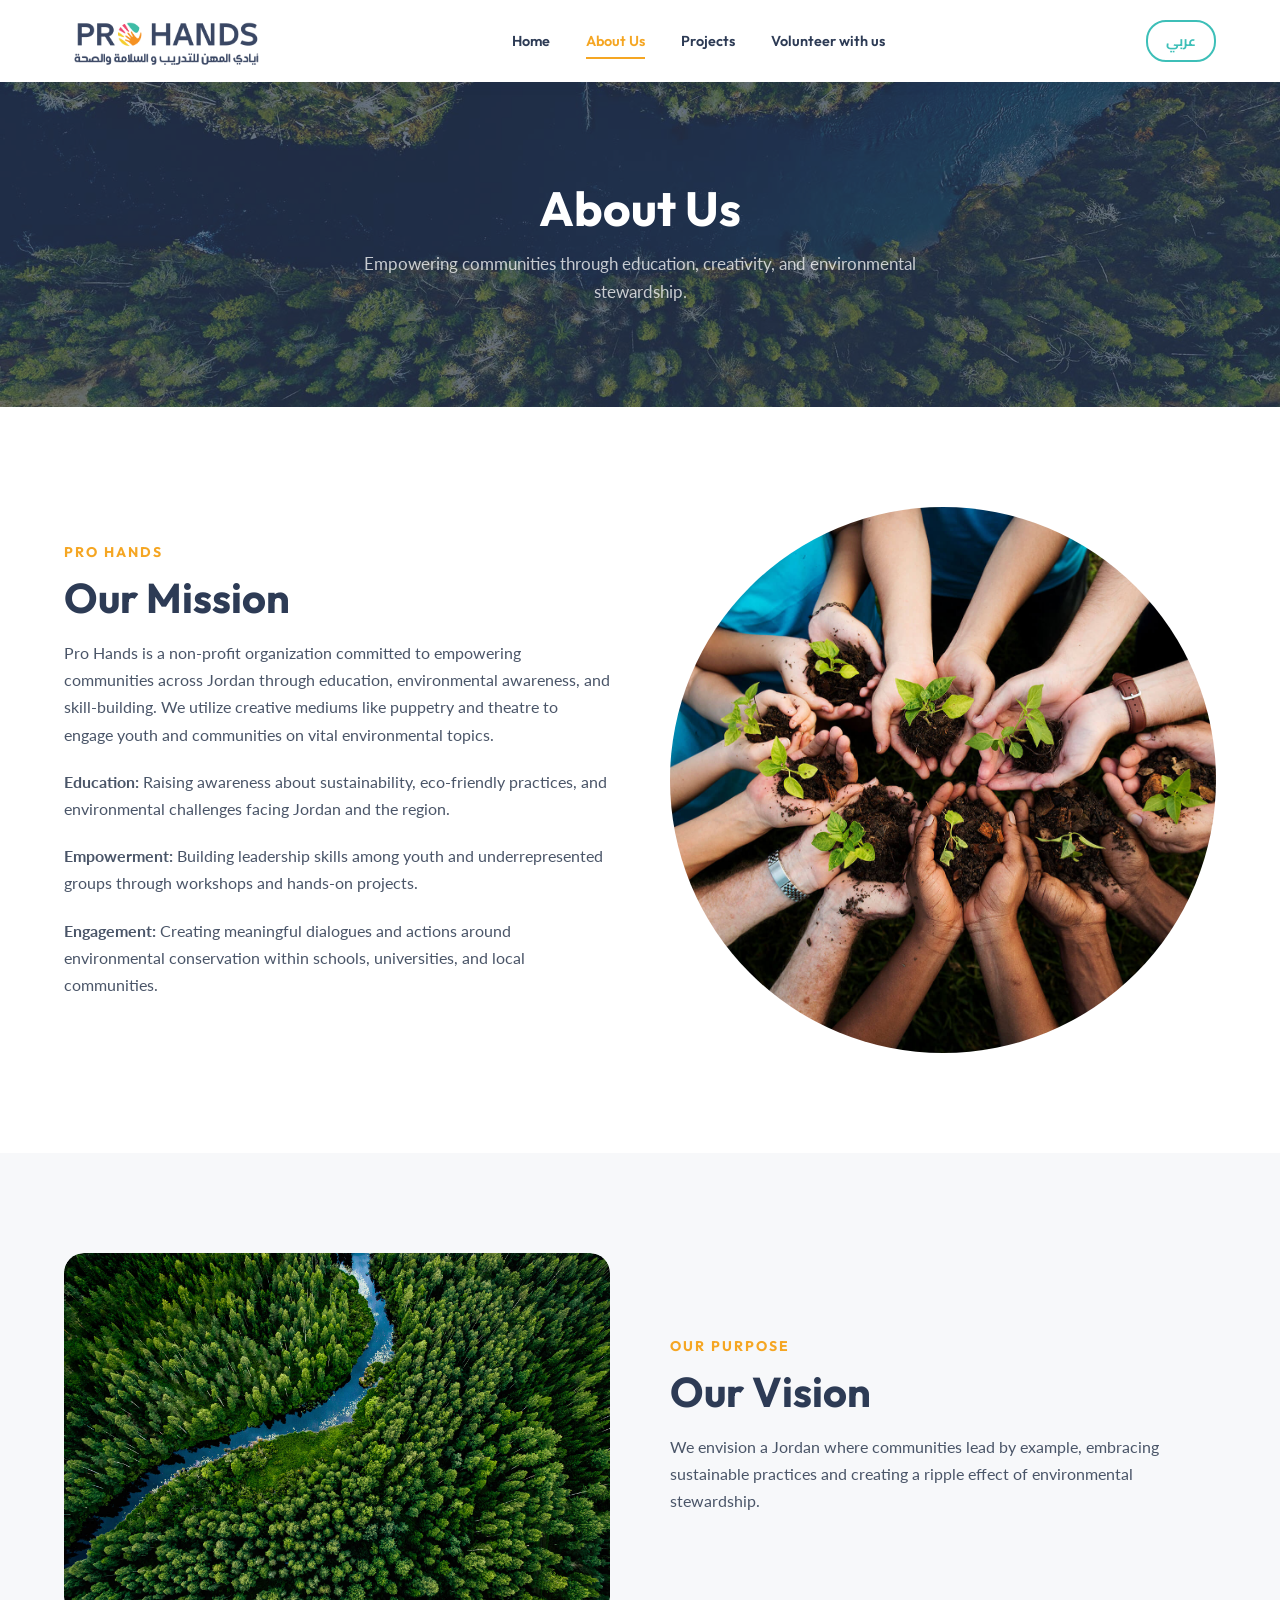
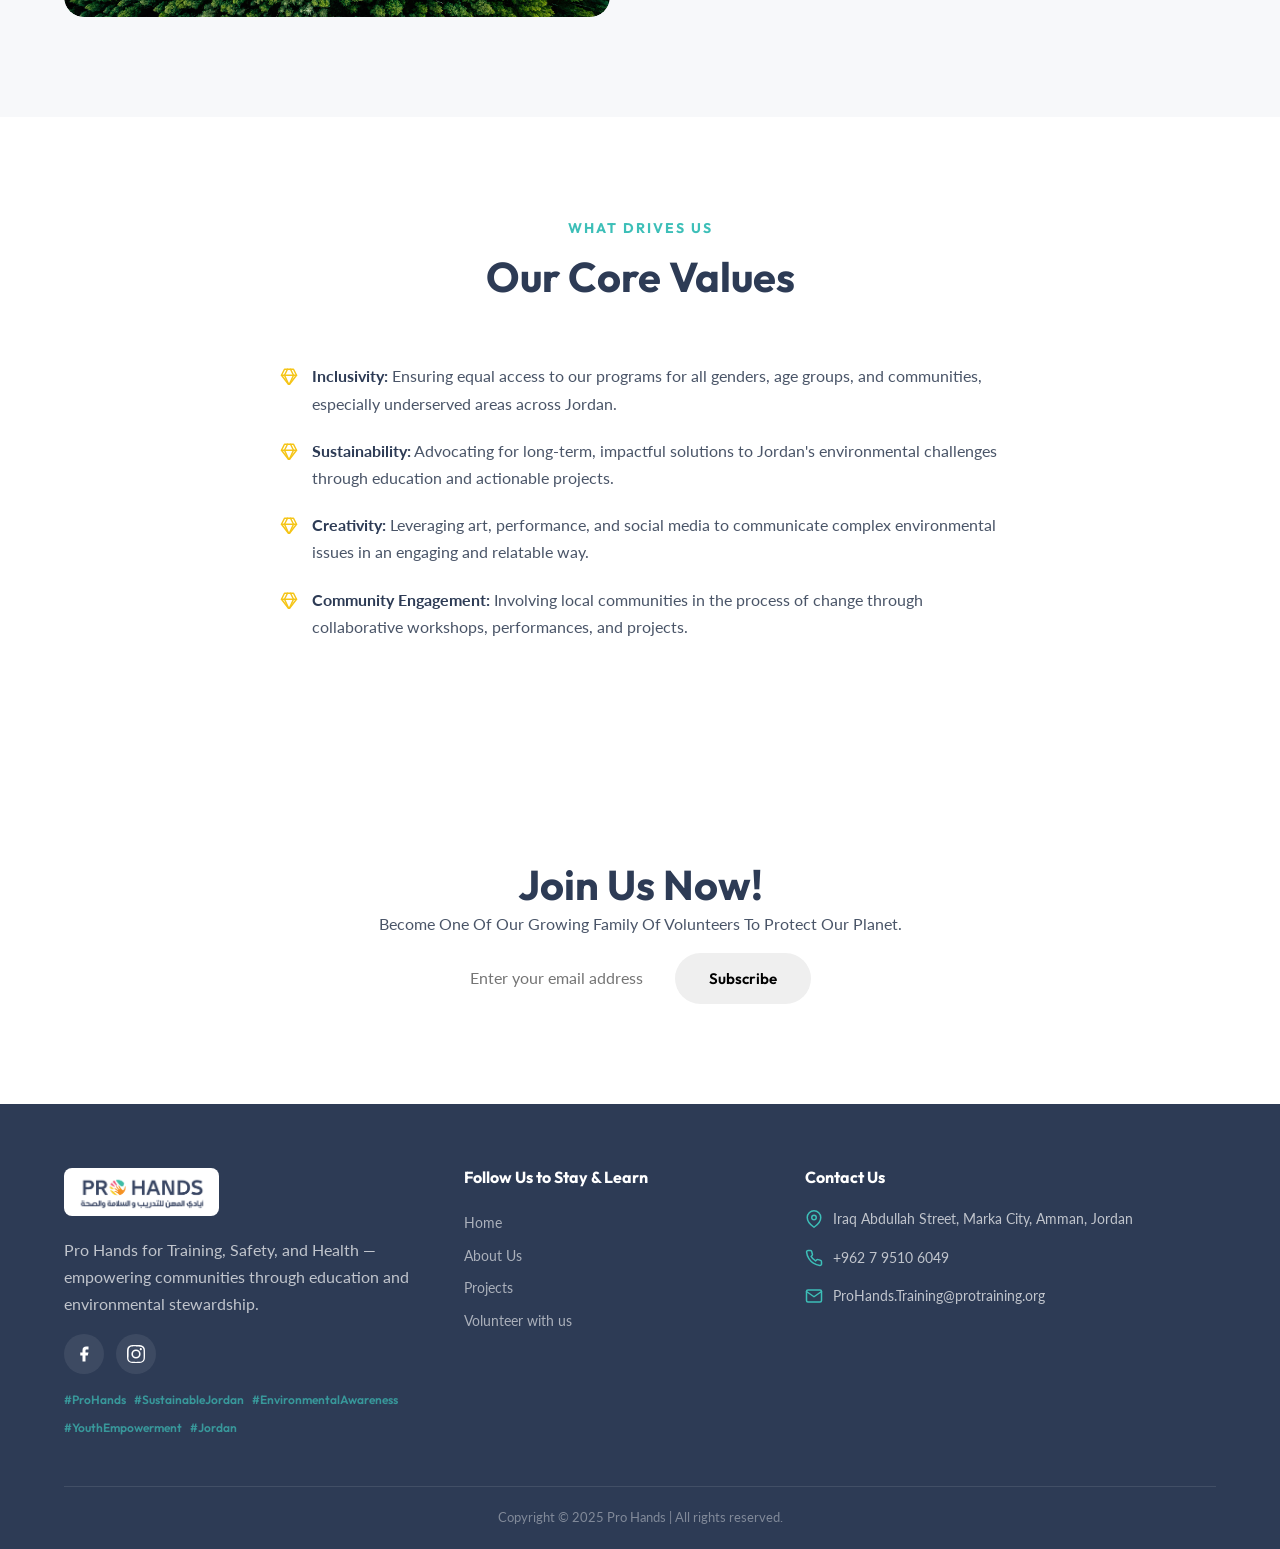
==== about.html @ 46816ab3 "Enhance about page with 3D elements" ====
<!DOCTYPE html>
<html lang="en" dir="ltr">
<head>
  <meta charset="UTF-8">
  <meta name="viewport" content="width=device-width, initial-scale=1.0">
  <title>About Us — Pro Hands</title>
  <meta name="description" content="Learn about Pro Hands' mission, vision, and core values in empowering communities for a sustainable Jordan.">
  <meta name="keywords" content="ProHands, SustainableJordan, EnvironmentalAwareness, YouthEmpowerment, Jordan">
  <link rel="icon" type="image/png" sizes="32x32" href="images/cropped-fav-32x32.png">
  <link rel="apple-touch-icon" sizes="180x180" href="images/cropped-fav-180x180.png">
  <link rel="stylesheet" href="css/style.css">
</head>
<body>
  <a href="#main-content" class="skip-link">Skip to main content</a>

  <!-- ========== NAVBAR ========== -->
  <nav class="navbar navbar--inner" aria-label="Main navigation">
    <div class="container navbar__inner">
      <a href="index.html" class="navbar__logo">
        <img src="images/Pro-hands-communication-kit-02.png" alt="Pro Hands Logo">
      </a>
      <div class="navbar__links">
        <a href="index.html">Home</a>
        <a href="about.html" class="active">About Us</a>
        <a href="projects.html">Projects</a>
        <a href="volunteer.html">Volunteer with us</a>
      </div>

      <button class="lang-toggle" aria-label="Switch language"><span class="lang-toggle__text">عربي</span></button>
      <button class="navbar__hamburger" aria-label="Toggle menu">
        <span></span><span></span><span></span>
      </button>
    </div>
  </nav>
  <div class="mobile-menu" aria-hidden="true">
    <a href="index.html">Home</a>
    <a href="about.html" class="active">About Us</a>
    <a href="projects.html">Projects</a>
    <a href="volunteer.html">Volunteer with us</a>
    <button class="lang-toggle" aria-label="Switch language"><span class="lang-toggle__text">عربي</span></button>
  </div>

  <main id="main-content">

  <!-- ========== PAGE HERO ========== -->
  <section class="page-hero page-hero--bg" style="background-image:url('images/aerial-view-of-green-forests-and-blue-lakes-and-ri-T3L66K7a-1.jpg')">
    <div class="page-hero__content">
      <h1 data-ar="من نحن">About Us</h1>
      <p data-ar="تمكين المجتمعات من خلال التعليم والإبداع والإشراف البيئي.">Empowering communities through education, creativity, and environmental stewardship.</p>
    </div>
  </section>

  <!-- ========== SECTION 1 — OUR MISSION ========== -->
  <section class="section">
    <div class="container">
      <div class="split">
        <div class="split__text reveal">
          <span class="eyebrow" data-ar="أيادي المهن">Pro Hands</span>
          <h2 data-ar="رسالتنا">Our Mission</h2>
          <p data-ar="أيادي المهن منظمة غير ربحية ملتزمة بتمكين المجتمعات في جميع أنحاء الأردن من خلال التعليم والتوعية البيئية وبناء المهارات. نستخدم وسائل إبداعية مثل مسرح الدمى والمسرح لإشراك الشباب والمجتمعات في مواضيع بيئية حيوية.">Pro Hands is a non-profit organization committed to empowering communities across Jordan through education, environmental awareness, and skill-building. We utilize creative mediums like puppetry and theatre to engage youth and communities on vital environmental topics.</p>
          <p data-ar-html="&lt;strong&gt;التعليم:&lt;/strong&gt; رفع الوعي حول الاستدامة والممارسات الصديقة للبيئة والتحديات البيئية التي تواجه الأردن والمنطقة."><strong>Education:</strong> Raising awareness about sustainability, eco-friendly practices, and environmental challenges facing Jordan and the region.</p>
          <p data-ar-html="&lt;strong&gt;التمكين:&lt;/strong&gt; بناء مهارات القيادة بين الشباب والفئات المهمشة من خلال ورش العمل والمشاريع العملية."><strong>Empowerment:</strong> Building leadership skills among youth and underrepresented groups through workshops and hands-on projects.</p>
          <p data-ar-html="&lt;strong&gt;المشاركة:&lt;/strong&gt; إنشاء حوارات وإجراءات هادفة حول الحفاظ على البيئة داخل المدارس والجامعات والمجتمعات المحلية."><strong>Engagement:</strong> Creating meaningful dialogues and actions around environmental conservation within schools, universities, and local communities.</p>
        </div>
        <div class="split__image reveal reveal-delay-1">
          <img src="images/group-of-environmental-conservation-people-hands-p-PXQ49EB-1.jpg" alt="Volunteers holding seedlings" style="border-radius:50%; aspect-ratio:1; object-fit:cover;">
        </div>
      </div>
    </div>
  </section>

  <!-- ========== SECTION 2 — OUR VISION ========== -->
  <section class="section section--grey">
    <div class="container">
      <div class="split">
        <div class="split__image reveal">
          <img src="images/aerial-view-of-green-forest-with-tall-pine-trees-a-DTG8JWQ-1.jpg" alt="Aerial view of green forest with river" style="border-radius:var(--radius-lg);">
        </div>
        <div class="split__text reveal reveal-delay-1">
          <span class="eyebrow" data-ar="هدفنا">Our Purpose</span>
          <h2 data-ar="رؤيتنا">Our Vision</h2>
          <p data-ar="نتصور أردناً تقود فيه المجتمعات بالقدوة، وتتبنى الممارسات المستدامة وتخلق أثراً متسلسلاً من الإشراف البيئي.">We envision a Jordan where communities lead by example, embracing sustainable practices and creating a ripple effect of environmental stewardship.</p>
        </div>
      </div>
    </div>
  </section>

  <!-- ========== SECTION 3 — CORE VALUES ========== -->
  <section class="section">
    <div class="container">
      <div class="section-header reveal">
        <span class="eyebrow eyebrow--teal" data-ar="ما يدفعنا">What Drives Us</span>
        <h2 data-ar="قيمنا الأساسية">Our Core Values</h2>
      </div>
      <ul class="about-values-list reveal">
        <li data-ar-html="&lt;strong&gt;الشمولية:&lt;/strong&gt; ضمان الوصول المتساوي إلى برامجنا لجميع الأجناس والفئات العمرية والمجتمعات، خاصة المناطق المحرومة في جميع أنحاء الأردن."><strong>Inclusivity:</strong> Ensuring equal access to our programs for all genders, age groups, and communities, especially underserved areas across Jordan.</li>
        <li data-ar-html="&lt;strong&gt;الاستدامة:&lt;/strong&gt; الدعوة إلى حلول طويلة الأمد ومؤثرة لتحديات الأردن البيئية من خلال التعليم والمشاريع العملية."><strong>Sustainability:</strong> Advocating for long-term, impactful solutions to Jordan's environmental challenges through education and actionable projects.</li>
        <li data-ar-html="&lt;strong&gt;الإبداع:&lt;/strong&gt; الاستفادة من الفن والأداء ووسائل التواصل الاجتماعي لإيصال القضايا البيئية المعقدة بطريقة جذابة وقريبة."><strong>Creativity:</strong> Leveraging art, performance, and social media to communicate complex environmental issues in an engaging and relatable way.</li>
        <li data-ar-html="&lt;strong&gt;المشاركة المجتمعية:&lt;/strong&gt; إشراك المجتمعات المحلية في عملية التغيير من خلال ورش العمل والعروض والمشاريع التعاونية."><strong>Community Engagement:</strong> Involving local communities in the process of change through collaborative workshops, performances, and projects.</li>
      </ul>
    </div>
  </section>

  <!-- ========== SECTION 4 — JOIN US CTA ========== -->
  <section class="section cta-3d-wrapper relative">
      <div class="container reveal">
        <div class="cta-glass-card">
          <div class="cta-glass-card__bg" style="background-image:url('images/aerial-view-of-green-forest-with-tall-pine-trees-a-DTG8JWQ-1.jpg')"></div>
          <div class="cta-glass-card__overlay"></div>
          <div class="cta-glass-content relative z-10 text-center">
            <h2 data-ar="انضم إلينا الآن!" class="cta-3d-title">Join Us Now!</h2>
            <p data-ar="كن جزءاً من عائلتنا المتنامية من المتطوعين لحماية كوكبنا." class="cta-3d-text">Become One Of Our Growing Family Of Volunteers To Protect Our Planet.</p>
            <form class="cta-glass-card__form">
              <input type="email" name="email" placeholder="Enter your email address" required aria-label="Email address" data-placeholder-ar="أدخل بريدك الإلكتروني" class="glass-input">
              <button type="submit" class="btn btn--cta-3d" data-ar="اشترك">Subscribe</button>
            </form>
          </div>
        </div>
      </div>
    </section>

  </main>

  <!-- ========== FOOTER ========== -->
  <shared-footer></shared-footer>

  <script src="js/config.js"></script>
  <script src="js/main.js"></script>
  <script src="js/shared-footer.js"></script>
</body>
</html>
---- css/style.css ----
/* ============================================
   PRO HANDS — Design System & Global Styles
   ============================================ */

@import url('https://fonts.googleapis.com/css2?family=Cairo:wght@400;600;700;800&family=Lato:wght@300;400;700&family=Outfit:wght@400;500;600;700;800&display=swap');

/* ---------- CSS Custom Properties ---------- */
:root {
  --navy:   #2D3B55;
  --teal:   #3DBFB8;
  --coral:  #E8445A;
  --orange: #F5A623;
  --yellow: #F5C518;
  --white:  #FFFFFF;
  --off-white: #F7F8FA;
  --light-grey: #E9ECF0;
  --dark-navy: #1E2A3D;
  --text-body: #4A5568;
  --text-muted: #718096;

  --font-heading: 'Outfit', 'DM Sans', sans-serif;
  --font-body:    'Lato', 'Source Sans 3', sans-serif;
  --font-arabic:  'Cairo', 'Noto Naskh Arabic', sans-serif;

  --shadow-sm:  0 2px 8px rgba(45,59,85,.08);
  --shadow-md:  0 4px 20px rgba(45,59,85,.12);
  --shadow-lg:  0 8px 32px rgba(45,59,85,.18);
  --shadow-nav: 0 2px 12px rgba(45,59,85,.10);

  --radius-sm: 8px;
  --radius-md: 12px;
  --radius-lg: 20px;
  --radius-xl: 28px;

  --transition: 300ms ease;
  --container: 1200px;
}

/* ---------- Reset ---------- */
*, *::before, *::after { box-sizing: border-box; margin: 0; padding: 0; }
html { scroll-behavior: smooth; font-size: 16px; }
body {
  font-family: var(--font-body);
  color: var(--text-body);
  line-height: 1.7;
  background: var(--white);
  overflow-x: hidden;
  -webkit-font-smoothing: antialiased;
}
img { max-width: 100%; height: auto; display: block; }
a { text-decoration: none; color: inherit; transition: color var(--transition); }
ul, ol { list-style: none; }
button, input, textarea, select { font-family: inherit; font-size: inherit; border: none; outline: none; }

/* ---------- Accessibility — Focus & Skip-nav ---------- */
a:focus-visible,
button:focus-visible,
input:focus-visible,
textarea:focus-visible,
select:focus-visible,
[tabindex]:focus-visible {
  outline: 3px solid var(--teal);
  outline-offset: 2px;
  border-radius: 4px;
}
.skip-link {
  position: absolute;
  top: -100%;
  left: 16px;
  background: var(--navy);
  color: var(--white);
  padding: 12px 24px;
  border-radius: var(--radius-sm);
  font-weight: 700;
  z-index: 10000;
  transition: top .2s ease;
}
.skip-link:focus {
  top: 16px;
}

/* ---------- Utilities ---------- */
.container { width: 90%; max-width: var(--container); margin: 0 auto; }
.section { padding: 100px 0; }
.section--grey { background: var(--off-white); }
.text-center { text-align: center; }
.text-white { color: var(--white); }
.text-navy { color: var(--navy); }

.eyebrow {
  font-family: var(--font-heading);
  font-weight: 700;
  font-size: .875rem;
  letter-spacing: 2px;
  text-transform: uppercase;
  color: var(--orange);
  margin-bottom: 8px;
  display: block;
}
.eyebrow--teal { color: var(--teal); }

/* ---------- Typography ---------- */
h1, h2, h3, h4, h5, h6 {
  font-family: var(--font-heading);
  color: var(--navy);
  line-height: 1.2;
  font-weight: 700;
}
h1 { font-size: clamp(2.2rem, 5vw, 3.4rem); }
h2 { font-size: clamp(1.8rem, 3.5vw, 2.6rem); }
h3 { font-size: clamp(1.2rem, 2vw, 1.5rem); }
h4 { font-size: 1.125rem; }
p  { margin-bottom: 1rem; }

.section-header {
  text-align: center;
  max-width: 640px;
  margin: 0 auto 60px;
}
.section-header .eyebrow { margin-bottom: 12px; }
.section-header h2 { margin-bottom: 16px; }

/* ---------- Buttons ---------- */
.btn {
  display: inline-flex;
  align-items: center;
  justify-content: center;
  gap: 8px;
  padding: 14px 32px;
  font-family: var(--font-heading);
  font-weight: 600;
  font-size: .95rem;
  border-radius: 50px;
  cursor: pointer;
  transition: all var(--transition);
  border: 2px solid transparent;
  white-space: nowrap;
}
.btn--yellow {
  background: var(--yellow);
  color: var(--navy);
  border-color: var(--yellow);
}
.btn--yellow:hover {
  background: #e6b615;
  border-color: #e6b615;
  transform: translateY(-2px);
  box-shadow: var(--shadow-md);
}
.btn--teal-outline {
  background: transparent;
  color: var(--white);
  border-color: var(--teal);
}
.btn--teal-outline:hover {
  background: var(--teal);
  color: var(--white);
  transform: translateY(-2px);
}
.btn--orange {
  background: var(--orange);
  color: var(--white);
  border-color: var(--orange);
}
.btn--orange:hover {
  background: #e09520;
  transform: translateY(-2px);
  box-shadow: var(--shadow-md);
}
.btn--navy {
  background: var(--navy);
  color: var(--white);
  border-color: var(--navy);
}
.btn--navy:hover {
  background: var(--dark-navy);
  transform: translateY(-2px);
  box-shadow: var(--shadow-md);
}
.btn--sm { padding: 10px 24px; font-size: .85rem; }

.link-arrow {
  font-family: var(--font-heading);
  font-weight: 600;
  color: var(--orange);
  display: inline-flex;
  align-items: center;
  gap: 6px;
  transition: gap var(--transition), color var(--transition);
}
.link-arrow:hover { gap: 12px; color: #e09520; }
.link-arrow::after { content: '→'; font-size: 1.1em; }

/* ============================================
   NAVBAR
   ============================================ */
.navbar {
  position: fixed;
  top: 0; left: 0; right: 0;
  z-index: 1000;
  padding: 14px 0;
  transition: all var(--transition);
  background: var(--white);
  box-shadow: var(--shadow-nav);
}
.navbar.scrolled {
  padding: 10px 0;
}
.navbar__inner {
  display: flex;
  align-items: center;
  justify-content: space-between;
}
.navbar__logo {
  display: flex;
  align-items: center;
  gap: 12px;
  z-index: 1001;
}
.navbar__logo img { height: 54px; width: auto; }

.navbar__links {
  display: flex;
  align-items: center;
  gap: 36px;
}
.navbar__links a {
  font-family: var(--font-heading);
  font-weight: 600;
  font-size: .9rem;
  color: var(--navy);
  position: relative;
  padding: 4px 0;
  transition: color var(--transition);
}
.navbar__links a::after {
  content: '';
  position: absolute;
  bottom: -2px; left: 0;
  width: 0; height: 2px;
  background: var(--orange);
  transition: width var(--transition);
}
.navbar__links a:hover::after,
.navbar__links a.active::after { width: 100%; }
.navbar__links a.active { color: var(--orange); }

.navbar__hamburger {
  display: none;
  flex-direction: column;
  gap: 5px;
  cursor: pointer;
  z-index: 1001;
  background: none;
  padding: 4px;
}
.navbar__hamburger span {
  display: block;
  width: 26px; height: 2.5px;
  background: var(--navy);
  border-radius: 2px;
  transition: all var(--transition);
}

.mobile-menu {
  position: fixed;
  inset: 0;
  background: var(--navy);
  display: flex;
  flex-direction: column;
  align-items: center;
  justify-content: center;
  gap: 32px;
  z-index: 999;
  opacity: 0;
  pointer-events: none;
  transition: opacity var(--transition);
}
.mobile-menu.open { opacity: 1; pointer-events: all; }
.mobile-menu a {
  font-family: var(--font-heading);
  font-weight: 700;
  font-size: 1.6rem;
  color: var(--white);
  transition: color var(--transition);
}
.mobile-menu a:hover { color: var(--orange); }
.mobile-menu a.active { color: var(--orange); }

.navbar__hamburger.open span:nth-child(1) { transform: translateY(7.5px) rotate(45deg); }
.navbar__hamburger.open span:nth-child(2) { opacity: 0; }
.navbar__hamburger.open span:nth-child(3) { transform: translateY(-7.5px) rotate(-45deg); }
.navbar__hamburger.open span { background: var(--white); }

/* ============================================
   HERO
   ============================================ */
.hero {
  position: relative;
  min-height: 100vh;
  display: flex;
  align-items: center;
  justify-content: center;
  overflow: hidden;
}
.hero__bg {
  position: absolute;
  inset: 0;
  background: url('../images/aerial-view-of-green-forests-and-blue-lakes-and-ri-T3L66K7a-1.jpg') center / cover no-repeat;
}
.hero__bg::after {
  content: '';
  position: absolute;
  inset: 0;
  background: rgba(45, 59, 85, 0.6);
}
.hero__content {
  position: relative;
  z-index: 2;
  text-align: center;
  max-width: 780px;
  padding: 0 20px;
}
.hero__content h1 {
  color: var(--white);
  font-size: clamp(2.4rem, 5.5vw, 3.8rem);
  margin-bottom: 24px;
  font-weight: 800;
}
.hero__content h1 span { display: block; }
.hero__content p {
  color: rgba(255,255,255,.85);
  font-size: 1.1rem;
  max-width: 560px;
  margin: 0 auto 36px;
}
.hero__buttons {
  display: flex;
  align-items: center;
  justify-content: center;
  gap: 16px;
  flex-wrap: wrap;
}
.hero__scroll {
  position: absolute;
  bottom: 32px;
  left: 50%;
  transform: translateX(-50%);
  z-index: 2;
  animation: bounce 2s infinite;
}
.hero__scroll svg { width: 28px; height: 28px; stroke: var(--white); opacity: .7; }

@keyframes bounce {
  0%, 100% { transform: translateX(-50%) translateY(0); }
  50%      { transform: translateX(-50%) translateY(10px); }
}

/* Page hero (smaller, for inner pages) */
.page-hero {
  position: relative;
  padding: 160px 0 80px;
  text-align: center;
  background: var(--navy);
  overflow: hidden;
}
.page-hero::before {
  content: '';
  position: absolute;
  inset: 0;
  background: var(--navy);
}
.page-hero--grey { background: #3a3f47; }
.page-hero--grey::before {
  background: linear-gradient(135deg, #3a3f47, #2c3038);
}
.page-hero--bg {
  background-size: cover;
  background-position: center;
  background-repeat: no-repeat;
  padding: 180px 0 100px;
}
.page-hero--bg::before {
  background: rgba(45, 59, 85, 0.7);
}
.page-hero__content {
  position: relative;
  z-index: 2;
}
.page-hero h1 {
  color: var(--white);
  font-size: clamp(2rem, 4vw, 3rem);
  margin-bottom: 12px;
}
.page-hero p {
  color: rgba(255,255,255,.75);
  font-size: 1.05rem;
  max-width: 560px;
  margin: 0 auto;
}

/* navbar--inner kept for backwards compat; navbar is now always white */

/* ============================================
   CARDS
   ============================================ */
.card {
  background: var(--white);
  border-radius: var(--radius-md);
  padding: 36px 28px;
  box-shadow: var(--shadow-sm);
  transition: all var(--transition);
  position: relative;
  overflow: hidden;
}
.card:hover {
  transform: translateY(-4px);
  box-shadow: var(--shadow-md);
}

/* Mission/Vision/Values cards */
.mvv-grid { display: grid; grid-template-columns: repeat(3, 1fr); gap: 28px; }
.mvv-card {
  background: var(--white);
  border-radius: var(--radius-md);
  padding: 40px 28px 32px;
  box-shadow: var(--shadow-sm);
  transition: all var(--transition);
  border-left: 4px solid transparent;
}
.mvv-card:hover {
  transform: translateY(-4px);
  box-shadow: var(--shadow-md);
  border-left-color: var(--teal);
}
.mvv-card__icon {
  width: 56px; height: 56px;
  border-radius: 50%;
  background: rgba(61,191,184,.1);
  display: flex;
  align-items: center;
  justify-content: center;
  margin-bottom: 20px;
}
.mvv-card__icon svg { width: 28px; height: 28px; stroke: var(--teal); fill: none; }
.mvv-card__icon img { width: 36px; height: 36px; object-fit: contain; }
.mvv-card h3 { margin-bottom: 12px; }
.mvv-card p { font-size: .95rem; color: var(--text-muted); margin-bottom: 16px; }

/* Project cards */
.projects-grid { display: grid; grid-template-columns: repeat(3, 1fr); gap: 28px; }
.project-card {
  background: var(--white);
  border-radius: var(--radius-md);
  padding: 36px 28px;
  text-align: center;
  box-shadow: var(--shadow-sm);
  transition: all var(--transition);
  border-bottom: 3px solid transparent;
}
.project-card:hover {
  transform: translateY(-4px);
  box-shadow: var(--shadow-md);
  border-bottom-color: var(--orange);
}
.project-card__icon {
  width: 80px; height: 80px;
  margin: 0 auto 24px;
}
.project-card__icon img { width: 100%; height: 100%; object-fit: contain; }
.project-card h3 { margin-bottom: 12px; font-size: 1.15rem; }
.project-card p { font-size: .9rem; color: var(--text-muted); margin-bottom: 20px; }

/* Volunteer role cards */
.roles-grid { display: grid; grid-template-columns: repeat(4, 1fr); gap: 24px; }
.role-card {
  background: var(--white);
  border-radius: var(--radius-md);
  padding: 36px 24px;
  text-align: center;
  box-shadow: var(--shadow-sm);
  transition: all var(--transition);
}
.role-card:hover {
  transform: translateY(-4px);
  box-shadow: var(--shadow-md);
}
.role-card__icon {
  width: 64px; height: 64px;
  border-radius: 50%;
  background: rgba(61,191,184,.08);
  display: flex;
  align-items: center;
  justify-content: center;
  margin: 0 auto 20px;
}
.role-card__icon svg { width: 28px; height: 28px; stroke: var(--teal); fill: none; }
.role-card h4 { margin-bottom: 16px; font-size: 1rem; min-height: 48px; display: flex; align-items: center; justify-content: center; }

/* Impact / metric cards */
.impact-grid { display: grid; grid-template-columns: repeat(2, 1fr); gap: 32px; }
.impact-card {
  background: var(--white);
  border-radius: var(--radius-lg);
  padding: 44px 36px;
  box-shadow: var(--shadow-sm);
  display: flex;
  align-items: center;
  gap: 32px;
  transition: all var(--transition);
}
.impact-card:hover {
  transform: translateY(-4px);
  box-shadow: var(--shadow-md);
}
.impact-card__visual {
  flex-shrink: 0;
  width: 120px; height: 120px;
  border-radius: 50%;
  background: rgba(61,191,184,.08);
  display: flex;
  align-items: center;
  justify-content: center;
}
.impact-card__visual svg { width: 56px; height: 56px; stroke: var(--teal); fill: none; }
.impact-card__number {
  font-family: var(--font-heading);
  font-weight: 800;
  font-size: 2.4rem;
  color: var(--orange);
  line-height: 1;
  margin-bottom: 4px;
}
.impact-card h3 { margin-bottom: 8px; font-size: 1.2rem; }
.impact-card p { font-size: .9rem; color: var(--text-muted); margin-bottom: 12px; }

/* ============================================
   SPLIT SECTION (About Pro Hands)
   ============================================ */
.split {
  display: grid;
  grid-template-columns: 1fr 1fr;
  gap: 60px;
  align-items: center;
}
.split--reverse { direction: rtl; }
.split--reverse > * { direction: ltr; }
.split__image {
  position: relative;
  border-radius: var(--radius-lg);
  overflow: hidden;
}
.split__image img {
  width: 100%;
  height: 100%;
  object-fit: cover;
  border-radius: var(--radius-lg);
}
.split__stat {
  position: absolute;
  bottom: 24px;
  left: 24px;
  background: var(--yellow);
  color: var(--navy);
  padding: 18px 24px;
  border-radius: var(--radius-md);
  font-family: var(--font-heading);
  box-shadow: var(--shadow-md);
}
.split__stat-number {
  font-size: 2rem;
  font-weight: 800;
  line-height: 1;
}
.split__stat-label {
  font-size: .8rem;
  font-weight: 600;
  opacity: .85;
}
.split__text h2 { margin-bottom: 16px; }
.split__text p { margin-bottom: 20px; }

/* ============================================
   DARK SECTION (Core Values, CTA)
   ============================================ */
.dark-section {
  position: relative;
  padding: 100px 0;
  overflow: hidden;
}
.dark-section__bg {
  position: absolute;
  inset: 0;
  background-size: cover;
  background-position: center;
}
.dark-section__bg::after {
  content: '';
  position: absolute;
  inset: 0;
  background: rgba(45, 59, 85, 0.88);
}
.dark-section__content {
  position: relative;
  z-index: 2;
}

.values-grid {
  display: grid;
  grid-template-columns: repeat(4, 1fr);
  gap: 32px;
  margin-top: 48px;
}
.value-item { text-align: center; }
.value-item__icon {
  width: 80px; height: 80px;
  border-radius: 50%;
  border: 2px solid var(--teal);
  display: flex;
  align-items: center;
  justify-content: center;
  margin: 0 auto 18px;
  transition: all var(--transition);
}
.value-item:hover .value-item__icon {
  background: rgba(61,191,184,.15);
  transform: scale(1.05);
}
.value-item__icon svg { width: 32px; height: 32px; stroke: var(--teal); fill: none; }
.value-item h4 {
  color: var(--white);
  font-size: 1rem;
  font-weight: 600;
}

/* ============================================
   CTA BANNER
   ============================================ */
.cta-banner {
  position: relative;
  padding: 80px 0;
  text-align: center;
  overflow: hidden;
}
.cta-banner__bg {
  position: absolute;
  inset: 0;
  background-size: cover;
  background-position: center;
}
.cta-banner__bg::after {
  content: '';
  position: absolute;
  inset: 0;
  background: rgba(45, 59, 85, 0.85);
}
.cta-banner__content {
  position: relative;
  z-index: 2;
}
.cta-banner h2 {
  color: var(--white);
  font-size: clamp(1.8rem, 3.5vw, 2.6rem);
  margin-bottom: 12px;
}
.cta-banner p {
  color: rgba(255,255,255,.8);
  font-size: 1.05rem;
  max-width: 560px;
  margin: 0 auto 32px;
}
.cta-banner__form {
  display: flex;
  align-items: center;
  justify-content: center;
  gap: 12px;
  max-width: 480px;
  margin: 0 auto;
}
.cta-banner__form input {
  flex: 1;
  padding: 14px 20px;
  border-radius: 50px;
  background: rgba(255,255,255,.12);
  border: 1px solid rgba(255,255,255,.25);
  color: var(--white);
  font-size: .95rem;
}
.cta-banner__form input::placeholder { color: rgba(255,255,255,.5); }
.cta-banner__form input:focus {
  border-color: var(--teal);
  background: rgba(255,255,255,.18);
}

/* ============================================
   FOOTER
   ============================================ */
.footer {
  background: var(--navy);
  padding: 64px 0 0;
  color: rgba(255,255,255,.7);
}
.footer__grid {
  display: grid;
  grid-template-columns: 1.2fr 1fr 1.4fr;
  gap: 48px;
  padding-bottom: 48px;
  border-bottom: 1px solid rgba(255,255,255,.1);
}
.footer__logo {
  display: flex;
  align-items: center;
  gap: 10px;
  margin-bottom: 20px;
}
.footer__logo img {
  height: 48px;
  background: #fff;
  padding: 6px 10px;
  border-radius: 8px;
}
.footer__social {
  display: flex;
  gap: 12px;
  margin-top: 16px;
}
.footer__social a {
  width: 40px; height: 40px;
  border-radius: 50%;
  background: rgba(255,255,255,.08);
  display: flex;
  align-items: center;
  justify-content: center;
  transition: all var(--transition);
}
.footer__social a:hover { background: var(--teal); }
.footer__social a svg { width: 18px; height: 18px; fill: var(--white); }

.footer h5 {
  font-family: var(--font-heading);
  color: var(--white);
  font-size: 1rem;
  margin-bottom: 20px;
  font-weight: 700;
}
.footer__links a {
  display: block;
  padding: 4px 0;
  color: rgba(255,255,255,.6);
  transition: color var(--transition);
  font-size: .9rem;
}
.footer__links a:hover { color: var(--teal); }
.footer__contact li {
  display: flex;
  align-items: flex-start;
  gap: 10px;
  margin-bottom: 14px;
  font-size: .9rem;
}
.footer__contact li svg {
  flex-shrink: 0;
  width: 18px; height: 18px;
  stroke: var(--teal);
  fill: none;
  margin-top: 3px;
}
.footer__contact li a {
  color: rgba(255,255,255,.7);
  transition: color var(--transition);
  word-break: break-all;
}
.footer__contact li a:hover { color: var(--teal); }
.footer__bottom {
  padding: 20px 0;
  text-align: center;
  font-size: .8rem;
  color: rgba(255,255,255,.4);
}

/* ============================================
   PROJECT DETAIL PAGE
   ============================================ */
.project-detail { padding: 80px 0; }
.project-detail__header {
  text-align: center;
  margin-bottom: 48px;
}
.project-detail__meta {
  display: flex;
  align-items: center;
  justify-content: center;
  gap: 24px;
  font-size: .85rem;
  color: var(--text-muted);
  margin-bottom: 32px;
}
.project-detail__meta span { display: flex; align-items: center; gap: 6px; }
.project-detail__meta svg { width: 16px; height: 16px; stroke: var(--teal); fill: none; }
.project-detail__image {
  text-align: center;
  margin-bottom: 48px;
}
.project-detail__image img {
  max-width: 280px;
  margin: 0 auto;
}
.project-detail__body { max-width: 800px; margin: 0 auto; }
.project-detail__body h3 {
  margin: 40px 0 20px;
  padding-bottom: 8px;
  border-bottom: 2px solid var(--teal);
  display: inline-block;
}
.project-detail__body ul {
  padding-left: 0;
  margin-bottom: 24px;
}
.project-detail__body ul li {
  position: relative;
  padding-left: 28px;
  margin-bottom: 14px;
  line-height: 1.6;
}
.project-detail__body ul li::before {
  content: '';
  position: absolute;
  left: 0; top: 8px;
  width: 12px; height: 12px;
  background: var(--yellow);
  border-radius: 2px;
  transform: rotate(45deg);
}
.project-detail__body ul li strong { color: var(--navy); }

.stat-row {
  display: flex;
  gap: 24px;
  flex-wrap: wrap;
  margin: 24px 0;
}
.stat-item {
  background: var(--off-white);
  padding: 20px 28px;
  border-radius: var(--radius-md);
  flex: 1;
  min-width: 200px;
  text-align: center;
}
.stat-item__number {
  font-family: var(--font-heading);
  font-weight: 800;
  font-size: 1.6rem;
  color: var(--orange);
}
.stat-item__label {
  font-size: .85rem;
  color: var(--text-muted);
}

/* ============================================
   VOLUNTEER PAGE
   ============================================ */
.volunteer-form-section { padding: 80px 0; }
.volunteer-form {
  max-width: 640px;
  margin: 0 auto;
  background: var(--white);
  padding: 48px 40px;
  border-radius: var(--radius-lg);
  box-shadow: var(--shadow-md);
}
.form-group { margin-bottom: 20px; }
.form-group label {
  display: block;
  font-family: var(--font-heading);
  font-weight: 600;
  font-size: .9rem;
  color: var(--navy);
  margin-bottom: 6px;
}
.form-group input,
.form-group select,
.form-group textarea {
  width: 100%;
  padding: 12px 16px;
  border: 2px solid var(--light-grey);
  border-radius: var(--radius-sm);
  background: var(--white);
  color: var(--navy);
  transition: border-color var(--transition);
}
.form-group input:focus,
.form-group select:focus,
.form-group textarea:focus { border-color: var(--teal); }
.form-group textarea { resize: vertical; min-height: 120px; }

.faq-section { padding: 60px 0 80px; }
.faq-section h2 { text-align: center; margin-bottom: 40px; }
.faq-item {
  border: 1px solid var(--light-grey);
  border-radius: var(--radius-sm);
  margin-bottom: 12px;
  overflow: hidden;
}
.faq-item__q {
  display: flex;
  align-items: center;
  justify-content: space-between;
  padding: 18px 24px;
  cursor: pointer;
  font-family: var(--font-heading);
  font-weight: 600;
  color: var(--navy);
  background: var(--white);
  transition: background var(--transition);
}
.faq-item__q:hover { background: var(--off-white); }
.faq-item__q svg {
  width: 20px; height: 20px;
  stroke: var(--navy);
  transition: transform var(--transition);
  flex-shrink: 0;
}
.faq-item.open .faq-item__q svg { transform: rotate(180deg); }
.faq-item__a {
  max-height: 0;
  overflow: hidden;
  transition: max-height 400ms ease;
}
.faq-item.open .faq-item__a { max-height: 300px; }
.faq-item__a p { padding: 0 24px 18px; color: var(--text-muted); font-size: .95rem; }

/* ============================================
   PROJECTS INDEX — Filter Tabs
   ============================================ */
.filter-tabs {
  display: flex;
  align-items: center;
  justify-content: center;
  gap: 12px;
  margin-bottom: 48px;
  flex-wrap: wrap;
}
.filter-tab {
  padding: 10px 24px;
  border-radius: 50px;
  font-family: var(--font-heading);
  font-weight: 600;
  font-size: .85rem;
  cursor: pointer;
  border: 2px solid var(--light-grey);
  background: var(--white);
  color: var(--navy);
  transition: all var(--transition);
}
.filter-tab:hover { border-color: var(--teal); color: var(--teal); }
.filter-tab.active {
  background: var(--navy);
  border-color: var(--navy);
  color: var(--white);
}

/* ============================================
   ABOUT PAGE — Specific Sections
   ============================================ */
.vision-text-block {
  max-width: 720px;
  margin: 0 auto;
  text-align: center;
}
.vision-text-block .eyebrow { display: block; }
.vision-text-block h2 { margin-bottom: 16px; }
.vision-text-block p { max-width: 640px; margin: 0 auto 8px; }
.vision-text-block .progress-block { margin: 0 auto; }

.about-vision-image {
  width: 100%;
  max-height: 420px;
  overflow: hidden;
}
.about-vision-image img {
  width: 100%;
  height: 420px;
  object-fit: cover;
  object-position: center;
  display: block;
}

.about-values-list { max-width: 720px; margin: 0 auto; }
.about-values-list li {
  position: relative;
  padding-left: 32px;
  margin-bottom: 20px;
  line-height: 1.7;
}
.about-values-list li::before {
  content: '';
  position: absolute;
  left: 0; top: 5px;
  width: 18px; height: 18px;
  background-image: url("data:image/svg+xml,%3Csvg xmlns='http://www.w3.org/2000/svg' viewBox='0 0 24 24' fill='none' stroke='%23F5C518' stroke-width='2' stroke-linecap='round' stroke-linejoin='round'%3E%3Cpath d='M6 3h12l4 8-10 13L2 11z'/%3E%3Cpath d='M2 11h20'/%3E%3Cpath d='M10 3l-4 8 6 13 6-13-4-8'/%3E%3C/svg%3E");
  background-size: contain;
  background-repeat: no-repeat;
}
.about-values-list li strong { color: var(--navy); }

.progress-block { margin-bottom: 24px; }
.progress-label {
  display: flex;
  justify-content: space-between;
  font-family: var(--font-heading);
  font-weight: 600;
  font-size: .9rem;
  color: var(--navy);
  margin-bottom: 8px;
}
.progress-bar {
  height: 10px;
  background: var(--light-grey);
  border-radius: 5px;
  overflow: hidden;
}
.progress-bar__fill {
  height: 100%;
  border-radius: 5px;
  background: linear-gradient(90deg, var(--teal), #2AADA6);
  width: 0;
  transition: width 1.5s ease;
}

/* ============================================
   SCROLL ANIMATIONS
   ============================================ */
.reveal {
  opacity: 0;
  transform: translateY(32px);
  transition: opacity 0.7s ease, transform 0.7s ease;
}
.reveal.visible {
  opacity: 1;
  transform: translateY(0);
}
.reveal-delay-1 { transition-delay: .1s; }
.reveal-delay-2 { transition-delay: .2s; }
.reveal-delay-3 { transition-delay: .3s; }
.reveal-delay-4 { transition-delay: .4s; }

/* Hero stagger entrance */
.hero__content h1 {
  animation: heroFadeUp .9s ease forwards;
  animation-delay: .2s;
  opacity: 0;
}
.hero__content p {
  animation: heroFadeUp .9s ease forwards;
  animation-delay: .5s;
  opacity: 0;
}
.hero__buttons {
  animation: heroFadeUp .9s ease forwards;
  animation-delay: .8s;
  opacity: 0;
}
@keyframes heroFadeUp {
  from { opacity: 0; transform: translateY(24px); }
  to   { opacity: 1; transform: translateY(0); }
}

/* ============================================
   RESPONSIVE — 1200px
   ============================================ */
@media (max-width: 1200px) {
  .roles-grid { grid-template-columns: repeat(2, 1fr); }
  .values-grid { grid-template-columns: repeat(2, 1fr); gap: 24px; }
}

/* ============================================
   RESPONSIVE — 768px (Tablet)
   ============================================ */
@media (max-width: 768px) {
  .section { padding: 64px 0; }

  .navbar__links { display: none; }
  .navbar__hamburger { display: flex; }

  .mvv-grid { grid-template-columns: 1fr; gap: 20px; }
  .projects-grid { grid-template-columns: 1fr; gap: 20px; }
  .impact-grid { grid-template-columns: 1fr; gap: 20px; }
  .roles-grid { grid-template-columns: 1fr; gap: 16px; }
  .values-grid { grid-template-columns: repeat(2, 1fr); gap: 20px; }

  .split {
    grid-template-columns: 1fr;
    gap: 32px;
  }
  .split--reverse { direction: ltr; }

  .footer__grid {
    grid-template-columns: 1fr;
    gap: 32px;
  }
  .cta-banner__form { flex-direction: column; }
  .cta-banner__form input { width: 100%; }

  .impact-card { flex-direction: column; text-align: center; }

  .hero__content h1 { font-size: clamp(1.8rem, 7vw, 2.6rem); }
  .page-hero { padding: 120px 0 60px; }
  .volunteer-form { padding: 32px 24px; }
  .stat-row { flex-direction: column; }
}

/* ============================================
   RESPONSIVE — 480px (Mobile)
   ============================================ */
@media (max-width: 480px) {
  .section { padding: 48px 0; }
  .container { width: 92%; }
  .values-grid { grid-template-columns: 1fr; }
  .hero__buttons { flex-direction: column; }
  .hero__buttons .btn { width: 100%; }
  .filter-tabs { gap: 8px; }
  .filter-tab { padding: 8px 16px; font-size: .8rem; }
}

/* ============================================
   LANGUAGE TOGGLE BUTTON
   ============================================ */
.lang-toggle {
  background: transparent;
  border: 2px solid var(--teal);
  color: var(--teal);
  padding: 6px 18px;
  border-radius: 20px;
  cursor: pointer;
  font-family: var(--font-arabic);
  font-weight: 700;
  font-size: .85rem;
  transition: all var(--transition);
  margin-left: 16px;
  white-space: nowrap;
  flex-shrink: 0;
}
.lang-toggle:hover {
  background: var(--teal);
  color: var(--white);
}
[dir="rtl"] .lang-toggle {
  margin-left: 0;
  margin-right: 16px;
  font-family: var(--font-heading);
}
.mobile-menu .lang-toggle {
  display: inline-block;
  margin: 16px auto 0;
  border-color: var(--white);
  color: var(--white);
}
.mobile-menu .lang-toggle:hover {
  background: var(--white);
  color: var(--navy);
}
@media (max-width: 768px) {
  .navbar .lang-toggle { display: none; }
  .mobile-menu .lang-toggle { display: inline-block; }
}
@media (min-width: 769px) {
  .mobile-menu .lang-toggle { display: none; }
}

/* ============================================
   RTL / BILINGUAL READINESS
   ============================================ */
[dir="rtl"] body { font-family: var(--font-arabic); }
[dir="rtl"] h1, [dir="rtl"] h2, [dir="rtl"] h3,
[dir="rtl"] h4, [dir="rtl"] h5, [dir="rtl"] h6 { font-family: var(--font-arabic); }
[dir="rtl"] .navbar__links { flex-direction: row-reverse; }
[dir="rtl"] .navbar__logo { flex-direction: row-reverse; }
[dir="rtl"] .split { direction: rtl; }
[dir="rtl"] .split > * { direction: rtl; }
[dir="rtl"] .footer__grid { direction: rtl; }
[dir="rtl"] .footer__contact li { flex-direction: row-reverse; text-align: right; }
[dir="rtl"] .link-arrow::after { content: '←'; }
[dir="rtl"] .mvv-card { border-left: none; border-right: 4px solid transparent; }
[dir="rtl"] .mvv-card:hover { border-right-color: var(--teal); }
[dir="rtl"] .about-values-list li { padding-left: 0; padding-right: 32px; }
[dir="rtl"] .about-values-list li::before { left: auto; right: 0; }
[dir="rtl"] .project-detail__body ul li { padding-left: 0; padding-right: 28px; }
[dir="rtl"] .project-detail__body ul li::before { left: auto; right: 0; }
[dir="rtl"] .split__stat { left: auto; right: 24px; }
[dir="rtl"] .eyebrow { text-align: right; }
[dir="rtl"] .faq-item__q { flex-direction: row-reverse; }

/* ============================================
   HASHTAGS (footer)
   ============================================ */
.footer__hashtags {
  display: flex;
  flex-wrap: wrap;
  gap: 8px;
  margin-top: 16px;
}
.footer__hashtags span {
  font-size: .75rem;
  color: var(--teal);
  opacity: .7;
  font-family: var(--font-heading);
  font-weight: 600;
}
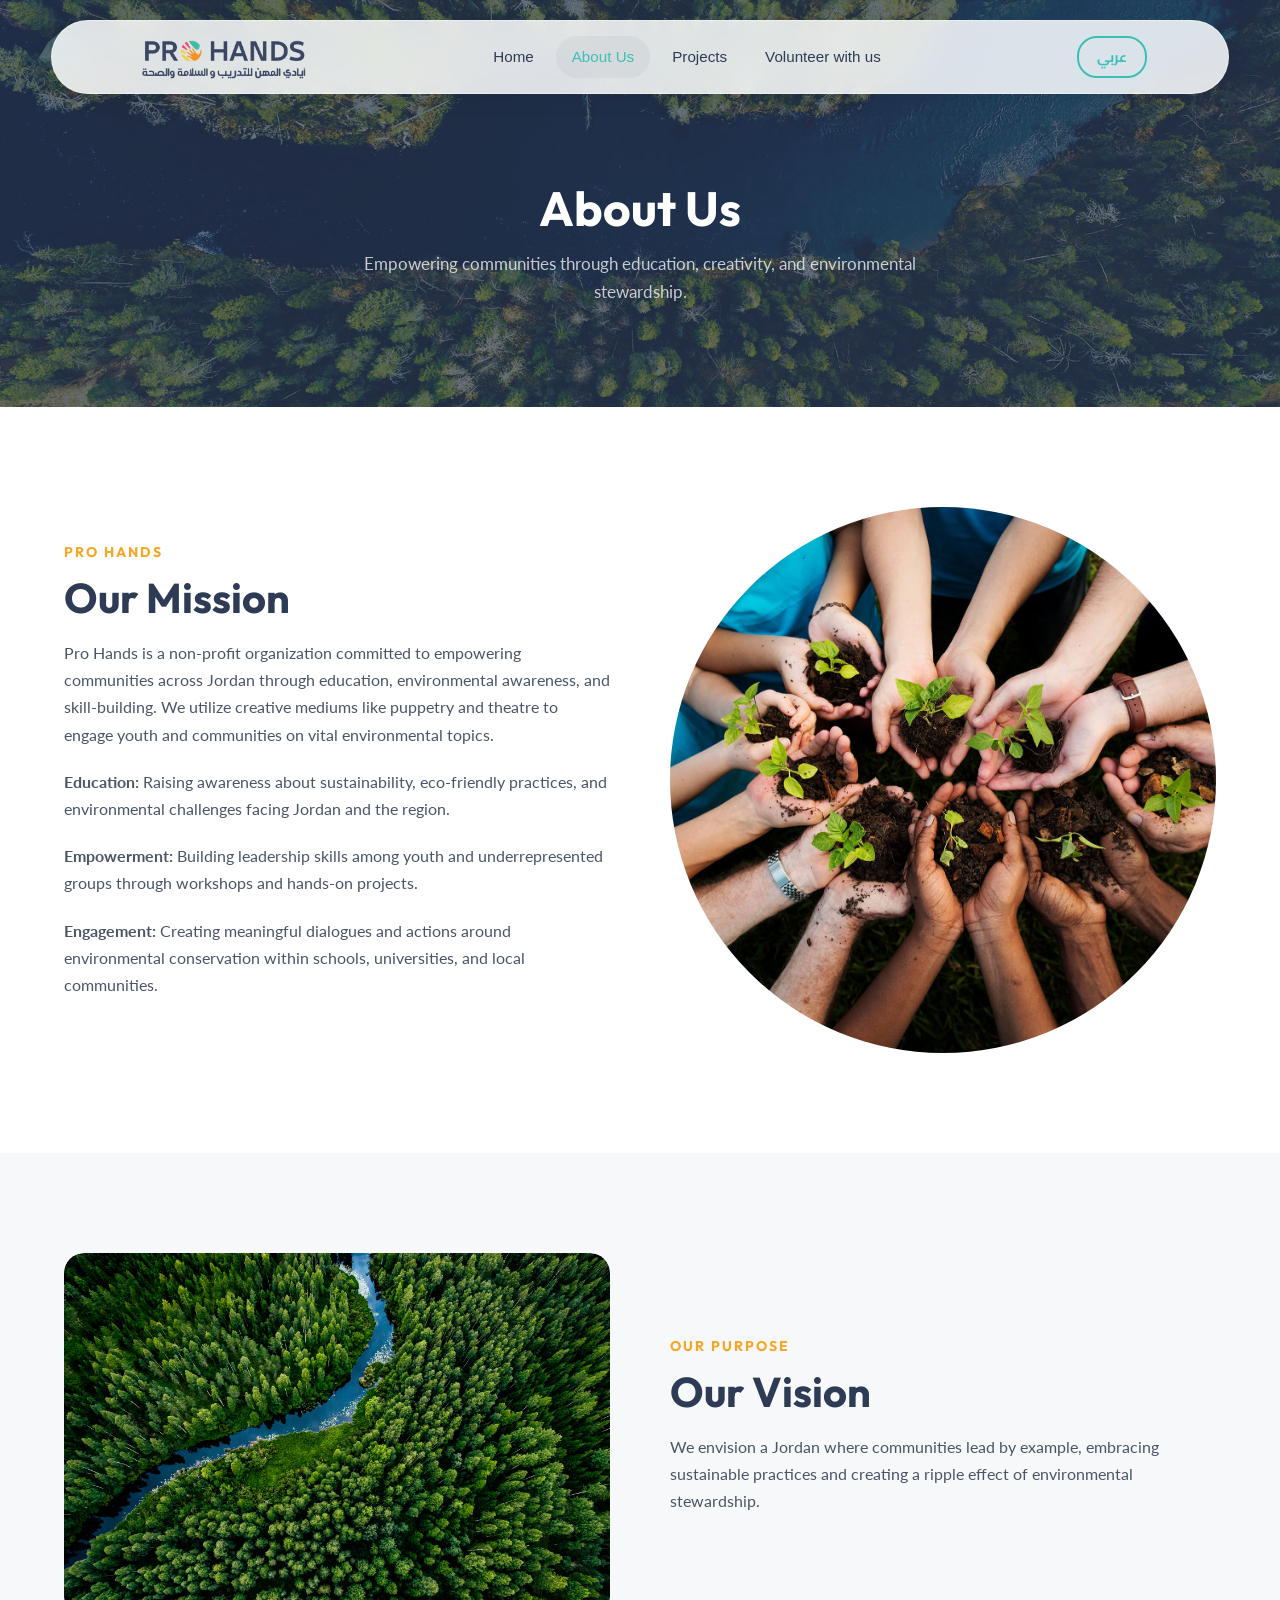
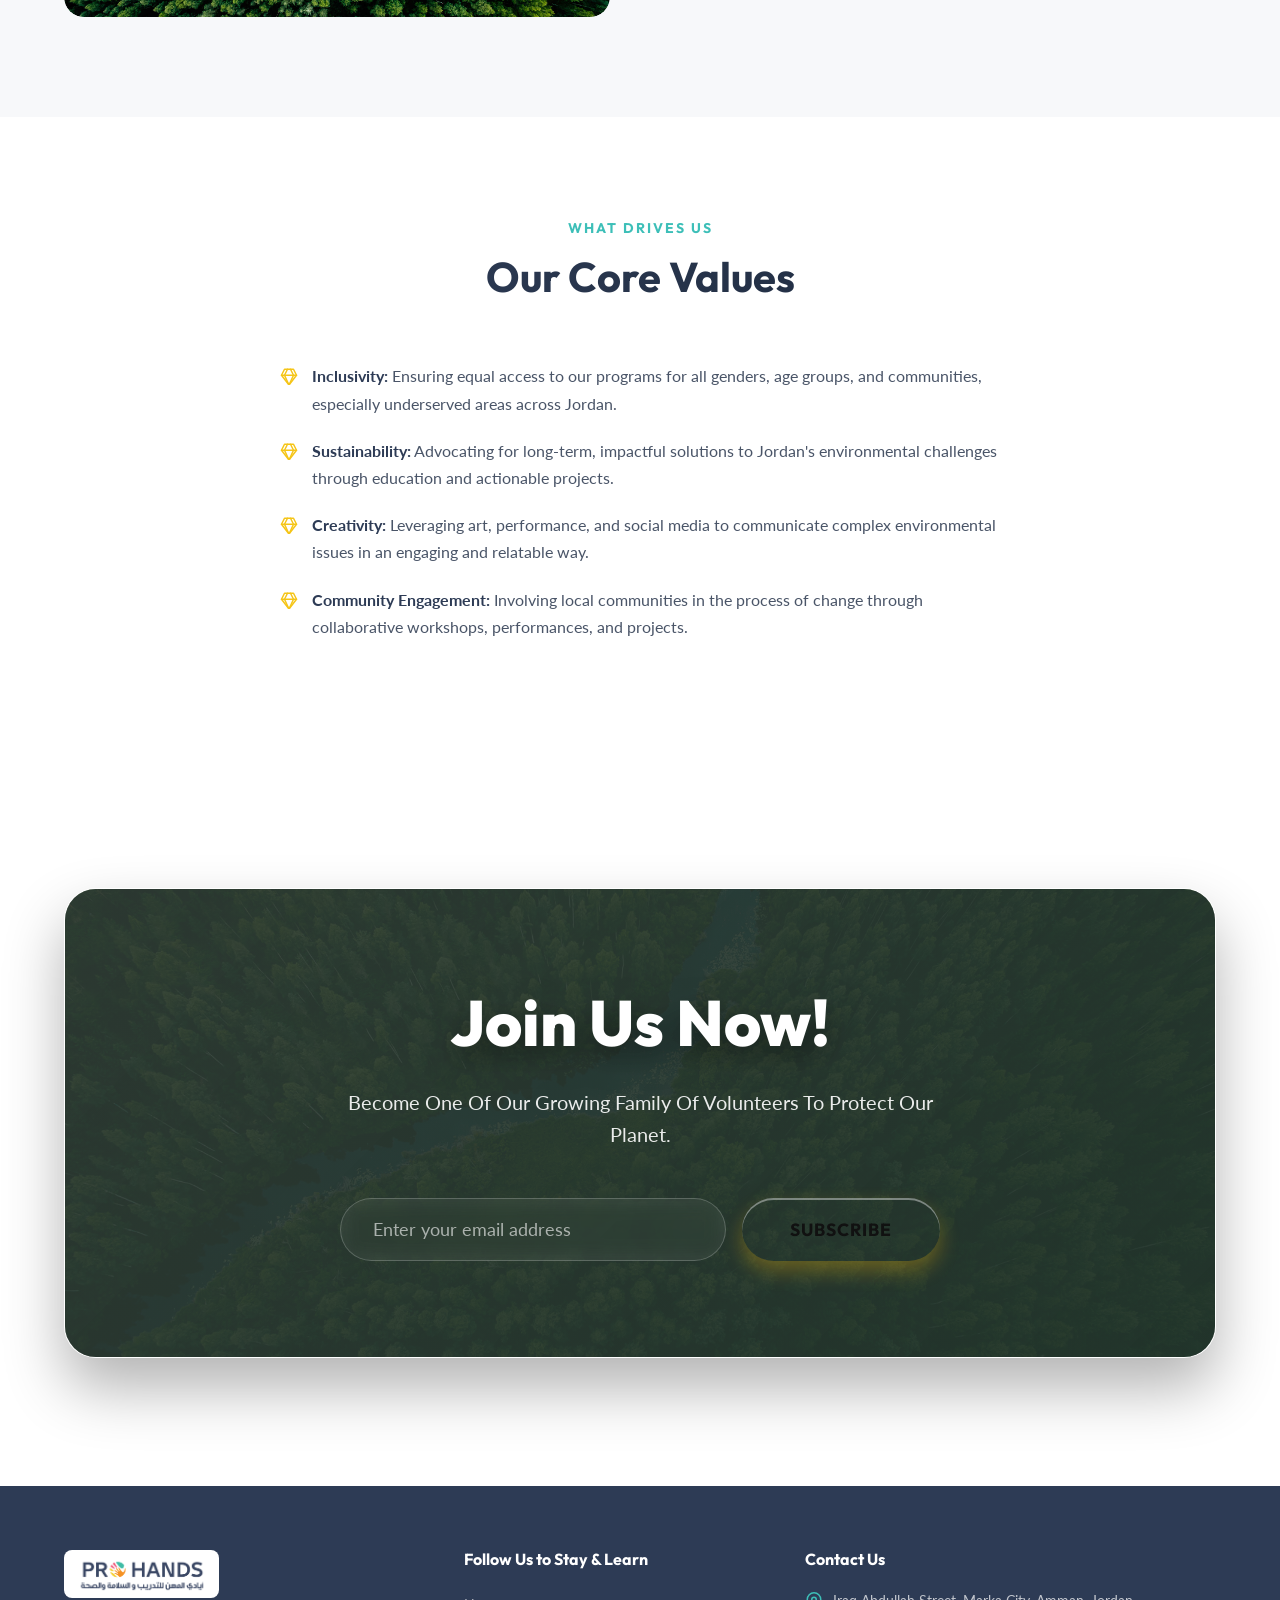
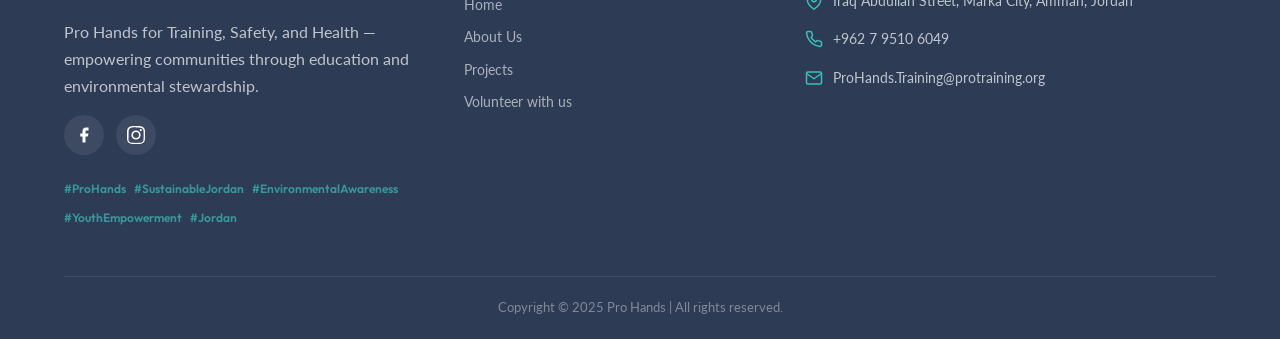
==== commit 879f2849: "Fix CSS link in about.html" ====
--- a/about.html
+++ b/about.html
@@ -9,6 +9,7 @@
   <link rel="icon" type="image/png" sizes="32x32" href="images/cropped-fav-32x32.png">
   <link rel="apple-touch-icon" sizes="180x180" href="images/cropped-fav-180x180.png">
   <link rel="stylesheet" href="css/style.css">
+  <link rel="stylesheet" href="css/enhanced-3d.css">
 </head>
 <body>
   <a href="#main-content" class="skip-link">Skip to main content</a>
--- a/css/enhanced-3d.css
+++ b/css/enhanced-3d.css
@@ -0,0 +1,1711 @@
+/* ================================================================
+   PRO HANDS — Enhanced 3D & Animation Layer
+   enhanced-3d.css  |  Loads after visual-3d.css + animations.css
+   ================================================================ */
+
+
+/* ----------------------------------------------------------------
+   1. THREE.JS GLOBE CONTAINER
+   ---------------------------------------------------------------- */
+.globe-3d-container {
+  position: relative;
+  width:  100%;
+  max-width: 420px;
+  margin: 0 auto;
+  aspect-ratio: 1 / 1;
+  display: flex;
+  align-items: center;
+  justify-content: center;
+}
+
+.globe-3d-container canvas {
+  width:  100% !important;
+  height: 100% !important;
+  border-radius: 50%;
+  filter: drop-shadow(0 0 40px rgba(61,191,184,0.35))
+          drop-shadow(0 0 80px rgba(45,59,85,0.4));
+}
+
+/* CSS fallback sits on top until hidden by JS */
+.globe-3d--fallback {
+  position: absolute;
+  inset: 0;
+  width:  100%;
+  height: 100%;
+}
+
+@media (max-width: 768px) {
+  .globe-3d-container { max-width: 260px; }
+}
+@media (max-width: 480px) {
+  .globe-3d-container { max-width: 200px; }
+}
+
+
+/* ----------------------------------------------------------------
+   2. FLOATING BACKGROUND THEATER / NATURE ELEMENTS
+   ---------------------------------------------------------------- */
+.bg-floaters {
+  position: absolute;
+  inset: 0;
+  overflow: hidden;
+  pointer-events: none;
+  z-index: 1;
+}
+
+.bg-floater {
+  position: absolute;
+  opacity: 0;             /* animated in below */
+  will-change: transform;
+  animation: bgFloat linear infinite;
+}
+
+.bg-floater svg { display: block; }
+
+/* ---- Comedy mask — top left ---- */
+.bg-floater--mask-comedy {
+  top: 12%;
+  left: 3%;
+  width: 90px;
+  color: #F5C518;
+  opacity: 0.12;
+  animation-duration: 28s;
+  animation-delay: -6s;
+  animation-name: bgFloatRotate;
+}
+
+/* ---- Tragedy mask — bottom right ---- */
+.bg-floater--mask-tragedy {
+  bottom: 15%;
+  right: 4%;
+  width: 75px;
+  color: #F5A623;
+  opacity: 0.10;
+  animation-duration: 32s;
+  animation-delay: -14s;
+  animation-name: bgFloatRotate;
+}
+
+/* ---- Leaf 1 — left-center ---- */
+.bg-floater--leaf-1 {
+  top: 45%;
+  left: 1%;
+  width: 55px;
+  color: #3E9E67;
+  opacity: 0.18;
+  animation-duration: 20s;
+  animation-delay: -3s;
+  animation-name: bgFloatLeaf;
+}
+
+/* ---- Leaf 2 — top right ---- */
+.bg-floater--leaf-2 {
+  top: 8%;
+  right: 6%;
+  width: 45px;
+  color: #3DBFB8;
+  opacity: 0.14;
+  animation-duration: 24s;
+  animation-delay: -10s;
+  animation-name: bgFloatLeaf;
+}
+
+/* ---- Puppet silhouette — right mid ---- */
+.bg-floater--puppet {
+  top: 30%;
+  right: 2%;
+  width: 55px;
+  color: #F5C518;
+  opacity: 0.10;
+  animation-duration: 22s;
+  animation-delay: -7s;
+  animation-name: bgFloatPuppet;
+}
+
+/* ---- Geometric cube — bottom left ---- */
+.bg-floater--cube {
+  bottom: 18%;
+  left: 4%;
+  width: 60px;
+  color: #3DBFB8;
+  opacity: 0.12;
+  animation-duration: 35s;
+  animation-delay: -18s;
+  animation-name: bgFloatRotateSlow;
+}
+
+/* ---- Star / sparkle — center top ---- */
+.bg-floater--star {
+  top: 22%;
+  left: 42%;
+  width: 35px;
+  color: #F5C518;
+  opacity: 0.15;
+  animation-duration: 18s;
+  animation-delay: -5s;
+  animation-name: bgFloatPulse;
+}
+
+/* ---- Keyframes ---- */
+@keyframes bgFloat {
+  0%   { transform: translateY(0px) rotate(0deg);   opacity: 0.12; }
+  25%  { transform: translateY(-22px) rotate(5deg);  opacity: 0.16; }
+  50%  { transform: translateY(-8px) rotate(-3deg);  opacity: 0.12; }
+  75%  { transform: translateY(-18px) rotate(4deg);  opacity: 0.15; }
+  100% { transform: translateY(0px) rotate(0deg);   opacity: 0.12; }
+}
+
+@keyframes bgFloatRotate {
+  0%   { transform: translateY(0px)   rotate(0deg);   opacity: 0.10; }
+  33%  { transform: translateY(-18px) rotate(12deg);  opacity: 0.14; }
+  66%  { transform: translateY(-8px)  rotate(-8deg);  opacity: 0.11; }
+  100% { transform: translateY(0px)   rotate(0deg);   opacity: 0.10; }
+}
+
+@keyframes bgFloatLeaf {
+  0%   { transform: translateY(0px)   rotate(0deg)  scaleX(1);    opacity: 0.15; }
+  20%  { transform: translateY(-14px) rotate(8deg)  scaleX(0.96); opacity: 0.20; }
+  50%  { transform: translateY(-6px)  rotate(-5deg) scaleX(1.02); opacity: 0.16; }
+  80%  { transform: translateY(-20px) rotate(6deg)  scaleX(0.98); opacity: 0.18; }
+  100% { transform: translateY(0px)   rotate(0deg)  scaleX(1);    opacity: 0.15; }
+}
+
+@keyframes bgFloatPuppet {
+  0%   { transform: translateY(0px)   rotate(0deg)  skewX(0deg);  opacity: 0.09; }
+  30%  { transform: translateY(-16px) rotate(-6deg) skewX(-2deg); opacity: 0.13; }
+  60%  { transform: translateY(-4px)  rotate(4deg)  skewX(1deg);  opacity: 0.10; }
+  100% { transform: translateY(0px)   rotate(0deg)  skewX(0deg);  opacity: 0.09; }
+}
+
+@keyframes bgFloatRotateSlow {
+  from { transform: translateY(0px)   rotate(0deg);   opacity: 0.11; }
+  50%  { transform: translateY(-12px) rotate(180deg); opacity: 0.14; }
+  to   { transform: translateY(0px)   rotate(360deg); opacity: 0.11; }
+}
+
+@keyframes bgFloatPulse {
+  0%   { transform: scale(1)    rotate(0deg);   opacity: 0.12; }
+  50%  { transform: scale(1.25) rotate(45deg);  opacity: 0.20; }
+  100% { transform: scale(1)    rotate(90deg);  opacity: 0.12; }
+}
+
+/* Parallax — updated via JS scroll */
+.bg-floaters { transform: translateY(var(--parallax-offset, 0px)); }
+
+
+/* ----------------------------------------------------------------
+   3. 3D FLOATING ICONS (Mission / Vision / Values)
+   ---------------------------------------------------------------- */
+.icon-3d {
+  position: relative;
+  display: flex;
+  align-items: center;
+  justify-content: center;
+  width: 70px;
+  height: 70px;
+  border-radius: 50%;
+  transform-style: preserve-3d;
+  perspective: 300px;
+  animation: iconFloat3d 3.5s ease-in-out infinite;
+  transition: transform 0.3s cubic-bezier(0.34, 1.56, 0.64, 1),
+              box-shadow 0.3s ease;
+  margin-bottom: 20px;
+}
+
+.icon-3d__wrap {
+  position: relative;
+  z-index: 2;
+  width: 100%;
+  height: 100%;
+  display: flex;
+  align-items: center;
+  justify-content: center;
+  border-radius: 50%;
+  background: rgba(255,255,255,0.12);
+  backdrop-filter: blur(8px);
+  -webkit-backdrop-filter: blur(8px);
+  border: 1px solid rgba(255,255,255,0.25);
+  box-shadow:
+    0 4px 20px rgba(45,59,85,0.15),
+    0 1px 4px rgba(255,255,255,0.3) inset,
+    0 -1px 4px rgba(0,0,0,0.1) inset;
+  transition: transform 0.3s ease, box-shadow 0.3s ease;
+}
+
+.icon-3d__wrap svg {
+  width: 30px;
+  height: 30px;
+}
+
+/* Glow disc beneath icon */
+.icon-3d__glow {
+  position: absolute;
+  bottom: -8px;
+  left: 50%;
+  transform: translateX(-50%);
+  width: 50px;
+  height: 10px;
+  border-radius: 50%;
+  filter: blur(6px);
+  opacity: 0.5;
+  transition: opacity 0.3s ease, width 0.3s ease;
+}
+
+/* Per-card accent colors */
+.icon-3d--mission {
+  animation-delay: 0s;
+}
+.icon-3d--mission .icon-3d__wrap {
+  background: linear-gradient(135deg, rgba(245,197,24,0.15), rgba(245,166,35,0.08));
+  border-color: rgba(245,197,24,0.35);
+}
+.icon-3d--mission .icon-3d__wrap svg { stroke: #F5C518; }
+.icon-3d--mission .icon-3d__glow    { background: radial-gradient(ellipse, rgba(245,197,24,0.6), transparent); }
+
+.icon-3d--vision {
+  animation-delay: -1.2s;
+}
+.icon-3d--vision .icon-3d__wrap {
+  background: linear-gradient(135deg, rgba(61,191,184,0.15), rgba(45,59,85,0.08));
+  border-color: rgba(61,191,184,0.35);
+}
+.icon-3d--vision .icon-3d__wrap svg { stroke: #3DBFB8; }
+.icon-3d--vision .icon-3d__glow    { background: radial-gradient(ellipse, rgba(61,191,184,0.6), transparent); }
+
+.icon-3d--values {
+  animation-delay: -2.4s;
+}
+.icon-3d--values .icon-3d__wrap {
+  background: linear-gradient(135deg, rgba(245,166,35,0.15), rgba(62,158,103,0.08));
+  border-color: rgba(245,166,35,0.35);
+}
+.icon-3d--values .icon-3d__wrap svg { stroke: #F5A623; fill: rgba(245,166,35,0.1); }
+.icon-3d--values .icon-3d__glow    { background: radial-gradient(ellipse, rgba(245,166,35,0.6), transparent); }
+
+/* Floating animation */
+@keyframes iconFloat3d {
+  0%   { transform: translateY(0px)  rotateX(0deg)   rotateY(0deg);   }
+  20%  { transform: translateY(-9px) rotateX(6deg)   rotateY(4deg);   }
+  40%  { transform: translateY(-5px) rotateX(-3deg)  rotateY(-5deg);  }
+  60%  { transform: translateY(-11px)rotateX(4deg)   rotateY(6deg);   }
+  80%  { transform: translateY(-4px) rotateX(-5deg)  rotateY(-3deg);  }
+  100% { transform: translateY(0px)  rotateX(0deg)   rotateY(0deg);   }
+}
+
+/* Hover — scale + tilt + glow amplify */
+.mvv-card:hover .icon-3d {
+  animation-play-state: paused;
+  transform: translateY(-6px) rotateX(8deg) rotateY(8deg) scale(1.12);
+}
+.mvv-card:hover .icon-3d__wrap {
+  box-shadow:
+    0 8px 32px rgba(45,59,85,0.20),
+    0 2px 6px rgba(255,255,255,0.35) inset;
+}
+.mvv-card:hover .icon-3d__glow {
+  opacity: 0.9;
+  width: 65px;
+}
+
+
+/* ----------------------------------------------------------------
+   4. ENHANCED CARD TILT (Project & MVV cards)
+   ---------------------------------------------------------------- */
+
+/* Tilt handled by JS on .card-3d; add glow edge on hover */
+.card-3d {
+  transition:
+    transform 0.25s cubic-bezier(0.23, 1, 0.32, 1),
+    box-shadow 0.25s ease;
+  will-change: transform;
+}
+
+.project-card.card-3d:hover,
+.mvv-card.card-3d:hover {
+  box-shadow:
+    0 24px 60px rgba(45,59,85,0.22),
+    0 8px 24px rgba(45,59,85,0.14),
+    0 0 0 1px rgba(245,197,24,0.15),
+    inset 0 1px 0 rgba(255,255,255,0.55);
+}
+
+/* Glow edge on project cards */
+.project-card.card-3d::after {
+  content: '';
+  position: absolute;
+  inset: 0;
+  border-radius: inherit;
+  opacity: 0;
+  transition: opacity 0.3s ease;
+  background: linear-gradient(
+    135deg,
+    rgba(245,197,24,0.08) 0%,
+    rgba(245,166,35,0.05) 50%,
+    rgba(61,191,184,0.06) 100%
+  );
+  pointer-events: none;
+}
+.project-card.card-3d:hover::after { opacity: 1; }
+
+/* Card shine sweep on hover */
+.project-card.card-3d::before {
+  content: '';
+  position: absolute;
+  top: 0;
+  left: -100%;
+  width: 60%;
+  height: 100%;
+  background: linear-gradient(
+    105deg,
+    transparent 20%,
+    rgba(255,255,255,0.12) 50%,
+    transparent 80%
+  );
+  transform: skewX(-10deg);
+  transition: left 0.55s ease;
+  pointer-events: none;
+  z-index: 3;
+}
+.project-card.card-3d:hover::before { left: 160%; }
+
+
+/* ----------------------------------------------------------------
+   5. ENHANCED BUTTON EFFECTS
+   ---------------------------------------------------------------- */
+
+/* Pulse ring on primary CTA */
+.btn--yellow {
+  position: relative;
+}
+.btn--yellow::after {
+  content: '';
+  position: absolute;
+  inset: -4px;
+  border-radius: 50px;
+  border: 2px solid rgba(245,197,24,0.5);
+  opacity: 0;
+  animation: btnPulseRing 2.5s ease-out infinite;
+  pointer-events: none;
+}
+
+@keyframes btnPulseRing {
+  0%   { transform: scale(1);    opacity: 0.6; }
+  80%  { transform: scale(1.14); opacity: 0;   }
+  100% { transform: scale(1.14); opacity: 0;   }
+}
+
+/* Ripple on click already in animations.js; add visual feedback */
+.btn:active {
+  transform: scale(0.97) translateY(0) !important;
+  transition-duration: 0.1s !important;
+}
+
+
+/* ----------------------------------------------------------------
+   6. SCROLL REVEAL — override initial states to be invisible
+      AOS handles the animation; .reveal handles the rest
+   ---------------------------------------------------------------- */
+[data-aos] {
+  /* Ensure AOS elements start invisible until triggered */
+  pointer-events: none;
+}
+[data-aos].aos-animate {
+  pointer-events: auto;
+}
+
+
+/* ----------------------------------------------------------------
+   7. IMPACT COUNTER NUMBERS — big display style
+   ---------------------------------------------------------------- */
+.impact-card__number .js-counter {
+  display: inline-block;
+  font-family: var(--font-heading);
+  font-size: clamp(2.8rem, 5vw, 3.8rem);
+  font-weight: 800;
+  color: var(--yellow);
+  line-height: 1;
+  letter-spacing: -0.02em;
+  transition: transform 0.1s ease;
+}
+
+/* Pop when counter finishes */
+.impact-card__number .js-counter.counter-done {
+  animation: counterPop 0.4s cubic-bezier(0.34, 1.56, 0.64, 1);
+}
+
+@keyframes counterPop {
+  0%   { transform: scale(1);    }
+  50%  { transform: scale(1.18); }
+  100% { transform: scale(1);    }
+}
+
+
+/* ----------------------------------------------------------------
+   8. PARALLAX SECTIONS — JS sets --parallax-y CSS var
+   ---------------------------------------------------------------- */
+.parallax-layer {
+  transition: transform 0.05s linear;
+  will-change: transform;
+}
+
+.hero__bg.parallax-layer {
+  transform: translateY(var(--hero-parallax, 0px));
+}
+
+.split__image.parallax-layer img {
+  transform: translateY(var(--about-parallax, 0px)) scale(1.05);
+  transition: transform 0.05s linear;
+}
+
+
+/* ----------------------------------------------------------------
+   9. SCROLL INDICATOR PULSE
+   ---------------------------------------------------------------- */
+.hero__scroll {
+  animation: scrollBounce 2.2s ease-in-out infinite !important;
+}
+
+@keyframes scrollBounce {
+  0%, 100% { transform: translateX(-50%) translateY(0);   opacity: 0.7; }
+  50%       { transform: translateX(-50%) translateY(10px); opacity: 1;   }
+}
+
+
+/* ----------------------------------------------------------------
+   10. NAV ENHANCED SCROLL STATE
+   ---------------------------------------------------------------- */
+.navbar.scrolled {
+  background: rgba(255,255,255,0.95) !important;
+  backdrop-filter: blur(12px);
+  -webkit-backdrop-filter: blur(12px);
+  box-shadow: 0 2px 24px rgba(45,59,85,0.12) !important;
+}
+
+
+/* ----------------------------------------------------------------
+   11. SECTION ENTRY GLOW HIGHLIGHT (subtle)
+   ---------------------------------------------------------------- */
+#mission.in-view .section-header h2,
+#projects.in-view .section-header h2,
+#volunteer.in-view .section-header h2 {
+  animation: headingGlow 0.8s ease forwards;
+}
+
+@keyframes headingGlow {
+  from { text-shadow: none; }
+  to   { text-shadow: 0 0 40px rgba(245,197,24,0.15); }
+}
+
+
+/* ----------------------------------------------------------------
+   12. MOBILE — reduce / disable heavy effects
+   ---------------------------------------------------------------- */
+@media (max-width: 767px) {
+  .bg-floater--cube,
+  .bg-floater--puppet { display: none; }
+
+  .icon-3d { animation: iconFloatSimple 3s ease-in-out infinite; }
+
+  @keyframes iconFloatSimple {
+    0%, 100% { transform: translateY(0px); }
+    50%       { transform: translateY(-8px); }
+  }
+
+  .card-3d { perspective: none; }
+  .card-3d:hover { transform: translateY(-6px) !important; }
+}
+
+/* ----------------------------------------------------------------
+   13. REDUCED MOTION
+   ---------------------------------------------------------------- */
+@media (prefers-reduced-motion: reduce) {
+  .bg-floater,
+  .icon-3d,
+  .btn--yellow::after,
+  .hero__scroll {
+    animation: none !important;
+    opacity: 0.08;
+  }
+  .card-3d { transition: box-shadow 0.2s ease !important; }
+  .card-3d:hover { transform: none !important; }
+}
+
+
+/* ================================================================
+   14. PAGE LOADER
+   ================================================================ */
+.page-loader {
+  position: fixed;
+  inset: 0;
+  z-index: 99999;
+  display: flex;
+  align-items: center;
+  justify-content: center;
+  background: var(--dark-navy, #1E2A3D);
+  transition: opacity 0.5s ease, visibility 0.5s ease;
+}
+.page-loader.hidden {
+  opacity: 0;
+  visibility: hidden;
+  pointer-events: none;
+}
+.page-loader__spinner {
+  width: 48px;
+  height: 48px;
+  border: 3px solid rgba(61,191,184,0.2);
+  border-top-color: var(--teal, #3DBFB8);
+  border-radius: 50%;
+  animation: loaderSpin 0.8s linear infinite;
+}
+@keyframes loaderSpin {
+  to { transform: rotate(360deg); }
+}
+
+
+/* ================================================================
+   15. SCROLL PROGRESS BAR
+   ================================================================ */
+.scroll-progress {
+  position: fixed;
+  top: 0;
+  left: 0;
+  height: 3px;
+  width: 0%;
+  background: linear-gradient(90deg, var(--teal, #3DBFB8), var(--yellow, #F5C518), var(--orange, #F5A623));
+  z-index: 10000;
+  transition: width 0.05s linear;
+  border-radius: 0 2px 2px 0;
+  box-shadow: 0 0 8px rgba(61,191,184,0.4);
+}
+
+
+/* ================================================================
+   16. GRADIENT TEXT
+   ================================================================ */
+.text-gradient {
+  background: linear-gradient(135deg, var(--teal, #3DBFB8) 0%, var(--yellow, #F5C518) 50%, var(--orange, #F5A623) 100%);
+  -webkit-background-clip: text;
+  -webkit-text-fill-color: transparent;
+  background-clip: text;
+}
+
+.section-header h2 {
+  background: linear-gradient(135deg, var(--navy, #2D3B55) 0%, var(--dark-navy, #1E2A3D) 60%, var(--teal, #3DBFB8) 100%);
+  -webkit-background-clip: text;
+  -webkit-text-fill-color: transparent;
+  background-clip: text;
+  background-size: 200% 200%;
+  animation: gradientShift 6s ease infinite;
+}
+.text-white h2,
+.section--dark .section-header h2 {
+  background: linear-gradient(135deg, #fff 0%, rgba(61,191,184,0.9) 50%, var(--yellow, #F5C518) 100%);
+  -webkit-background-clip: text;
+  -webkit-text-fill-color: transparent;
+  background-clip: text;
+  background-size: 200% 200%;
+  animation: gradientShift 6s ease infinite;
+}
+@keyframes gradientShift {
+  0%   { background-position: 0% 50%; }
+  50%  { background-position: 100% 50%; }
+  100% { background-position: 0% 50%; }
+}
+
+
+/* ================================================================
+   17. SVG WAVE SECTION DIVIDERS
+   ================================================================ */
+.section-divider {
+  position: relative;
+  margin-top: -2px;
+  line-height: 0;
+  z-index: 3;
+}
+.section-divider svg {
+  display: block;
+  width: 100%;
+  height: 60px;
+}
+.section-divider--flip {
+  transform: scaleX(-1);
+}
+@media (max-width: 768px) {
+  .section-divider svg { height: 36px; }
+}
+
+
+/* ================================================================
+   18. ANIMATED GLOW BORDERS ON CARDS
+   ================================================================ */
+.mvv-card,
+.project-card,
+.role-card {
+  position: relative;
+  overflow: hidden;
+}
+.mvv-card::before,
+.project-card::before,
+.role-card::before {
+  content: '';
+  position: absolute;
+  inset: -1px;
+  border-radius: inherit;
+  padding: 2px;
+  background: linear-gradient(135deg, transparent 30%, var(--teal, #3DBFB8) 50%, var(--yellow, #F5C518) 70%, transparent 100%);
+  background-size: 300% 300%;
+  -webkit-mask: linear-gradient(#fff 0 0) content-box, linear-gradient(#fff 0 0);
+  -webkit-mask-composite: xor;
+  mask-composite: exclude;
+  opacity: 0;
+  transition: opacity 0.4s ease;
+  animation: borderGlow 4s ease infinite;
+  pointer-events: none;
+  z-index: 1;
+}
+.mvv-card:hover::before,
+.project-card:hover::before,
+.role-card:hover::before {
+  opacity: 1;
+}
+@keyframes borderGlow {
+  0%   { background-position: 0% 50%; }
+  50%  { background-position: 100% 50%; }
+  100% { background-position: 0% 50%; }
+}
+
+
+/* ================================================================
+   19. VOLUNTEER CARD DESCRIPTIONS
+   ================================================================ */
+.role-card p {
+  font-size: 0.88rem;
+  color: var(--text-muted, #718096);
+  line-height: 1.55;
+  margin: 8px 0 16px;
+}
+
+
+/* ================================================================
+   20. NEWSLETTER TRUST BADGES
+   ================================================================ */
+.newsletter-trust {
+  display: flex;
+  justify-content: center;
+  gap: 24px;
+  margin-top: 12px;
+  flex-wrap: wrap;
+}
+.newsletter-trust span {
+  font-size: 0.85rem;
+  color: rgba(255,255,255,0.7);
+  letter-spacing: 0.02em;
+}
+@media (max-width: 480px) {
+  .newsletter-trust { gap: 12px; }
+  .newsletter-trust span { font-size: 0.78rem; }
+}
+
+
+/* ================================================================
+   21. ENHANCED IMPACT CARDS — CONIC RING
+   ================================================================ */
+.impact-card__visual {
+  position: relative;
+}
+.impact-card__visual::after {
+  content: '';
+  position: absolute;
+  inset: -4px;
+  border-radius: 50%;
+  background: conic-gradient(var(--teal, #3DBFB8) 0deg, var(--yellow, #F5C518) 120deg, var(--orange, #F5A623) 240deg, var(--teal, #3DBFB8) 360deg);
+  opacity: 0.25;
+  z-index: -1;
+  animation: ringRotate 8s linear infinite;
+}
+@keyframes ringRotate {
+  to { transform: rotate(360deg); }
+}
+
+
+/* ================================================================
+   22. SMOOTH HOVER LIFT ON ALL CARDS
+   ================================================================ */
+.mvv-card,
+.project-card,
+.role-card,
+.impact-card {
+  transition: transform 0.4s cubic-bezier(0.34, 1.56, 0.64, 1), box-shadow 0.4s ease;
+}
+.mvv-card:hover,
+.project-card:hover,
+.role-card:hover {
+  transform: translateY(-8px);
+  box-shadow: 0 20px 60px rgba(45,59,85,0.18), 0 0 30px rgba(61,191,184,0.1);
+}
+.impact-card:hover {
+  transform: translateY(-6px);
+}
+
+
+/* ================================================================
+   23. REDUCED MOTION — disable new animations
+   ================================================================ */
+@media (prefers-reduced-motion: reduce) {
+  .scroll-progress { transition: none; }
+  .page-loader__spinner { animation: none; }
+  .section-header h2,
+  .text-white h2,
+  .section--dark .section-header h2 {
+    animation: none;
+    background-size: 100% 100%;
+  }
+  .mvv-card::before,
+  .project-card::before,
+  .role-card::before { animation: none; display: none; }
+  .impact-card__visual::after { animation: none; }
+}
+
+
+/* ================================================================
+   24. ENHANCED IMPACT SECTION (Glassmorphism & Readability)
+   ================================================================ */
+
+/* Always keep text white here to stand out against background */
+.section--dark .section-header h2,
+.section--dark .section-header p {
+  color: #ffffff !important;
+  text-shadow: 0 4px 12px rgba(0,0,0,0.6);
+}
+.section--dark .section-header h2 {
+  -webkit-text-fill-color: #ffffff !important;
+  background: none !important;
+}
+
+/* Ensure content floats above background overlay */
+.dark-section__content {
+  position: relative;
+  z-index: 2;
+}
+
+/* Darken and blur overlay specifically for this section to make text super clear (no clutter) */
+.dark-section__bg::after {
+  content: '';
+  position: absolute;
+  inset: 0;
+  background: linear-gradient(to bottom, rgba(15, 23, 35, 0.95) 0%, rgba(20, 30, 45, 0.85) 50%, rgba(20, 30, 45, 0.95) 100%) !important;
+  backdrop-filter: blur(8px);
+  -webkit-backdrop-filter: blur(8px);
+}
+
+/* Premium Glassmorphism for Impact Cards */
+.impact-card {
+  background: rgba(30, 42, 61, 0.6) !important;
+  backdrop-filter: blur(20px);
+  -webkit-backdrop-filter: blur(20px);
+  border: 1px solid rgba(255, 255, 255, 0.15);
+  box-shadow: 0 12px 40px rgba(0, 0, 0, 0.4);
+  color: #ffffff;
+}
+
+.impact-card:hover {
+  background: rgba(45, 59, 85, 0.8) !important;
+  border-color: rgba(61, 191, 184, 0.6); /* Teal glow on border */
+  box-shadow: 0 16px 50px rgba(0, 0, 0, 0.5), 0 0 24px rgba(61, 191, 184, 0.2);
+}
+
+.impact-card p {
+  color: rgba(255, 255, 255, 0.9) !important;
+}
+
+.impact-card__visual {
+  background: rgba(255, 255, 255, 0.08);
+  box-shadow: inset 0 0 12px rgba(255, 255, 255, 0.15);
+}
+
+
+/* ================================================================
+   25. ENHANCED NEWSLETTER SECTION (Glass Card)
+   ================================================================ */
+
+.cta-banner {
+  box-shadow: inset 0 20px 40px rgba(0,0,0,0.5); /* Keep shadow for depth */
+  border: none !important; /* Remove harsh lines */
+}
+
+/* Lighten the background and remove blur to show the forest clearly */
+.cta-banner__bg::after {
+  background: rgba(15, 23, 35, 0.4) !important;
+  backdrop-filter: none !important;
+  -webkit-backdrop-filter: none !important;
+}
+
+/* Wrap the inner content in a frosted glass card */
+.cta-banner__content {
+  background: rgba(30, 42, 61, 0.65) !important;
+  backdrop-filter: blur(20px);
+  -webkit-backdrop-filter: blur(20px);
+  border: 1px solid rgba(255, 255, 255, 0.15);
+  border-radius: var(--radius-xl, 28px);
+  padding: 60px 40px !important;
+  box-shadow: 0 20px 40px rgba(0, 0, 0, 0.4);
+  max-width: 760px;
+  margin: 0 auto;
+}
+
+@media (max-width: 768px) {
+  .cta-banner__content {
+    padding: 40px 20px !important;
+  }
+}
+
+/* Make Form Input clear and modern */
+.cta-banner__form input {
+  background: rgba(255, 255, 255, 0.08) !important;
+  border: 1px solid rgba(255, 255, 255, 0.3) !important;
+  box-shadow: 0 4px 16px rgba(0,0,0,0.2) inset;
+  transition: all 0.3s ease;
+}
+
+.cta-banner__form input:focus {
+  background: rgba(255, 255, 255, 0.15) !important;
+  border-color: var(--teal, #3DBFB8) !important;
+  box-shadow: 0 0 16px rgba(61, 191, 184, 0.3);
+}
+
+/* Add a floating particle effect to the newsletter background */
+.cta-banner::before {
+  content: '';
+  position: absolute;
+  top: -50%;
+  left: -50%;
+  width: 200%;
+  height: 200%;
+  background: radial-gradient(circle, rgba(245, 197, 24, 0.05) 0%, transparent 60%);
+  animation: pulseOrange 8s infinite alternate;
+  pointer-events: none;
+  z-index: 1;
+}
+
+/* ================================================================
+   26. FOOTER ENHANCEMENTS
+   ================================================================ */
+
+
+
+.footer__logo:hover {
+  transform: translateY(-4px);
+}
+
+
+
+
+
+
+
+/* Ensure the stroke-based icons (Instagram) work perfectly too */
+
+
+.footer__hashtags {
+  margin-top: 24px !important;
+}
+
+
+
+
+
+/* ================================================================
+   27. PROFESSIONAL NAVBAR UPGRADE
+   ================================================================ */
+
+/* Base Navbar styling - transparent by default */
+.navbar {
+  background: transparent !important;
+  box-shadow: none !important;
+  padding: 24px 0 !important;
+  transition: all 0.5s cubic-bezier(0.16, 1, 0.3, 1) !important;
+  border-bottom: 1px solid transparent !important;
+}
+
+/* Make it a modern floating pill when scrolled */
+.navbar.scrolled {
+  top: 15px !important;
+  padding: 12px 0 !important;
+  width: 90% !important;
+  max-width: 1200px !important;
+  margin: 0 auto !important;
+  border-radius: 100px !important;
+  background: rgba(255, 255, 255, 0.75) !important;
+  backdrop-filter: blur(24px) saturate(180%) !important;
+  -webkit-backdrop-filter: blur(24px) saturate(180%) !important;
+  box-shadow: 0 10px 40px rgba(0, 0, 0, 0.08), 
+              0 1px 3px rgba(0, 0, 0, 0.05),
+              inset 0 0 0 1px rgba(255, 255, 255, 0.5) !important;
+}
+
+/* Adjust the inner container for the pill */
+.navbar.scrolled .navbar__inner {
+  padding: 0 20px !important;
+}
+
+/* Logo transition */
+.navbar__logo img {
+  transition: all 0.4s ease;
+  height: 54px;
+}
+.navbar.scrolled .navbar__logo img {
+  height: 44px;
+}
+
+/* Professional Nav Links */
+.navbar__links {
+  gap: 8px !important;
+}
+
+.navbar__links a {
+  padding: 10px 18px !important;
+  border-radius: 100px !important;
+  font-weight: 500 !important;
+  font-size: 0.95rem !important;
+  color: var(--navy, #2D3B55) !important;
+  transition: all 0.3s ease !important;
+}
+
+/* Remove old underline effect */
+.navbar__links a::after {
+  display: none !important;
+}
+
+/* Hover effect like modern floating pills */
+.navbar__links a:hover,
+.navbar__links a.active {
+  background: rgba(45, 59, 85, 0.06) !important;
+  color: var(--teal, #3DBFB8) !important;
+}
+
+/* Make the last link (Volunteer) a striking CTA */
+.navbar__links li:last-child a {
+  background: var(--teal, #3DBFB8) !important;
+  color: #ffffff !important;
+  font-weight: 600 !important;
+  margin-left: 14px;
+  box-shadow: 0 4px 12px rgba(61, 191, 184, 0.3);
+  padding: 10px 24px !important;
+}
+
+.navbar__links li:last-child a:hover {
+  background: #34aba4 !important; /* Slightly darker teal */
+  color: #ffffff !important;
+  transform: translateY(-2px);
+  box-shadow: 0 6px 16px rgba(61, 191, 184, 0.4);
+}
+
+/* Remove the top line added by visual-3d.css on scrolled */
+.navbar.scrolled::before {
+  display: none !important;
+}
+
+/* Optimize Mobile Menu Button */
+.navbar__hamburger span {
+  background: var(--navy) !important;
+}
+.navbar.scrolled .navbar__hamburger span {
+  background: var(--navy) !important;
+}
+
+
+/* ================================================================
+   28. PREMIUM PILL NAVBAR (GLOBAL STANDARD)
+   ================================================================ */
+
+/* Initial State - Top of page */
+.navbar {
+  /* Floating pill from the start */
+  top: 20px !important;
+  width: 92% !important;
+  max-width: 1200px !important;
+  margin: 0 auto !important;
+  border-radius: 100px !important;
+  
+  /* Very subtle glass when at top */
+  background: rgba(255, 255, 255, 0.85) !important;
+  backdrop-filter: blur(16px) saturate(180%) !important;
+  -webkit-backdrop-filter: blur(16px) saturate(180%) !important;
+  
+  padding: 12px 24px !important;
+  transition: all 0.4s cubic-bezier(0.16, 1, 0.3, 1) !important;
+  border: 1px solid rgba(255, 255, 255, 0.4) !important;
+  box-shadow: 0 4px 24px rgba(0, 0, 0, 0.06) !important;
+}
+
+/* Scrolled State - tighter, more shadow */
+.navbar.scrolled {
+  top: 10px !important;
+  padding: 8px 24px !important;
+  background: rgba(255, 255, 255, 0.95) !important;
+  border: 1px solid rgba(255, 255, 255, 0.6) !important;
+  box-shadow: 0 10px 32px rgba(45, 59, 85, 0.12),
+              0 1px 3px rgba(0, 0, 0, 0.05) !important;
+}
+
+/* Adjust the inner container for the pill */
+.navbar .navbar__inner {
+  padding: 0 !important;
+}
+
+/* Logo sizing */
+.navbar__logo img {
+  transition: all 0.4s ease;
+  height: 48px;
+}
+.navbar.scrolled .navbar__logo img {
+  height: 40px;
+}
+
+/* Links Layout */
+.navbar__links {
+  gap: 6px !important;
+}
+
+/* Base Link */
+.navbar__links a {
+  padding: 8px 16px !important;
+  border-radius: 100px !important;
+  font-family: var(--font-body, 'Outfit', sans-serif);
+  font-weight: 500 !important;
+  font-size: 0.95rem !important;
+  color: var(--navy, #2D3B55) !important;
+  transition: all 0.25s ease !important;
+}
+
+/* Get rid of the old bottom line */
+.navbar__links a::after {
+  display: none !important;
+}
+
+/* Hover pill effect for normal links */
+.navbar__links a:not(.btn-cta):hover,
+.navbar__links a.active {
+  background: rgba(45, 59, 85, 0.05) !important;
+  color: var(--teal, #3DBFB8) !important;
+}
+
+/* Volunteer CTA Button */
+.navbar__links li:last-child a {
+  background: linear-gradient(135deg, var(--teal, #3DBFB8), #28a8a1) !important;
+  color: #ffffff !important;
+  font-weight: 600 !important;
+  margin-left: 12px;
+  box-shadow: 0 4px 12px rgba(61, 191, 184, 0.35);
+  padding: 8px 24px !important;
+  border: 1px solid rgba(255, 255, 255, 0.2) !important;
+}
+
+.navbar__links li:last-child a:hover {
+  background: linear-gradient(135deg, #34aba4, #21968f) !important;
+  transform: translateY(-2px);
+  box-shadow: 0 6px 16px rgba(61, 191, 184, 0.45);
+  color: #ffffff !important;
+}
+
+/* Overwrite visual-3d line */
+.navbar::before,
+.navbar.scrolled::before {
+  display: none !important;
+}
+
+
+/* ================================================================
+   28. PREMIUM PILL NAVBAR (GLOBAL STANDARD)
+   ================================================================ */
+
+/* Initial State - Top of page */
+.navbar {
+  /* Floating pill from the start */
+  top: 20px !important;
+  width: 92% !important;
+  max-width: 1200px !important;
+  margin: 0 auto !important;
+  border-radius: 100px !important;
+  
+  /* Very subtle glass when at top */
+  background: rgba(255, 255, 255, 0.85) !important;
+  backdrop-filter: blur(16px) saturate(180%) !important;
+  -webkit-backdrop-filter: blur(16px) saturate(180%) !important;
+  
+  padding: 12px 24px !important;
+  transition: all 0.4s cubic-bezier(0.16, 1, 0.3, 1) !important;
+  border: 1px solid rgba(255, 255, 255, 0.4) !important;
+  box-shadow: 0 4px 24px rgba(0, 0, 0, 0.06) !important;
+}
+
+/* Scrolled State - tighter, more shadow */
+.navbar.scrolled {
+  top: 10px !important;
+  padding: 8px 24px !important;
+  background: rgba(255, 255, 255, 0.95) !important;
+  border: 1px solid rgba(255, 255, 255, 0.6) !important;
+  box-shadow: 0 10px 32px rgba(45, 59, 85, 0.12),
+              0 1px 3px rgba(0, 0, 0, 0.05) !important;
+}
+
+/* Adjust the inner container for the pill */
+.navbar .navbar__inner {
+  padding: 0 !important;
+}
+
+/* Logo sizing */
+.navbar__logo img {
+  transition: all 0.4s ease;
+  height: 48px;
+}
+.navbar.scrolled .navbar__logo img {
+  height: 40px;
+}
+
+/* Links Layout */
+.navbar__links {
+  gap: 6px !important;
+}
+
+/* Base Link */
+.navbar__links a {
+  padding: 8px 16px !important;
+  border-radius: 100px !important;
+  font-family: var(--font-body, 'Outfit', sans-serif);
+  font-weight: 500 !important;
+  font-size: 0.95rem !important;
+  color: var(--navy, #2D3B55) !important;
+  transition: all 0.25s ease !important;
+}
+
+/* Get rid of the old bottom line */
+.navbar__links a::after {
+  display: none !important;
+}
+
+/* Hover pill effect for normal links */
+.navbar__links a:not(.btn-cta):hover,
+.navbar__links a.active {
+  background: rgba(45, 59, 85, 0.05) !important;
+  color: var(--teal, #3DBFB8) !important;
+}
+
+/* Volunteer CTA Button */
+.navbar__links li:last-child a {
+  background: linear-gradient(135deg, var(--teal, #3DBFB8), #28a8a1) !important;
+  color: #ffffff !important;
+  font-weight: 600 !important;
+  margin-left: 12px;
+  box-shadow: 0 4px 12px rgba(61, 191, 184, 0.35);
+  padding: 8px 24px !important;
+  border: 1px solid rgba(255, 255, 255, 0.2) !important;
+}
+
+.navbar__links li:last-child a:hover {
+  background: linear-gradient(135deg, #34aba4, #21968f) !important;
+  transform: translateY(-2px);
+  box-shadow: 0 6px 16px rgba(61, 191, 184, 0.45);
+  color: #ffffff !important;
+}
+
+/* Overwrite visual-3d line */
+.navbar::before,
+.navbar.scrolled::before {
+  display: none !important;
+}
+
+/* ================================================================
+   29. ABOUT US PAGE 3D ENHANCEMENTS
+   ================================================================ */
+
+/* Hero Title Pill */
+.page-hero--about .hero-glass-pill {
+    background: rgba(255, 255, 255, 0.1);
+    backdrop-filter: blur(12px);
+    -webkit-backdrop-filter: blur(12px);
+    padding: 3rem 4rem;
+    border-radius: 40px;
+    border: 1px solid rgba(255, 255, 255, 0.2);
+    box-shadow: 0 20px 40px rgba(0,0,0,0.2), inset 0 0 0 1px rgba(255,255,255,0.1);
+    transform: translateY(20px);
+}
+
+.page-hero--about .text-gradient-3d {
+    background: linear-gradient(135deg, #ffffff 0%, #e0e0e0 100%);
+    -webkit-background-clip: text;
+    -webkit-text-fill-color: transparent;
+    filter: drop-shadow(0 4px 8px rgba(0,0,0,0.3));
+    font-size: 4.5rem;
+    margin-bottom: 0.5rem;
+}
+
+.page-hero--about .hero-subtitle {
+    font-size: 1.25rem;
+    opacity: 0.9;
+    letter-spacing: 0.5px;
+}
+
+/* Mission & Vision Section */
+.about-mission-vision {
+    background: linear-gradient(180deg, var(--navy) 0%, #1a2333 100%);
+    position: relative;
+    overflow: hidden;
+}
+
+.about-mission-vision::before {
+    content: '';
+    position: absolute;
+    top: -50%; left: -50%; right: -50%; bottom: -50%;
+    background: radial-gradient(circle at 50% 50%, rgba(61, 191, 184, 0.08) 0%, transparent 60%);
+    pointer-events: none;
+}
+
+.split-3d-cards {
+    display: grid;
+    grid-template-columns: 1fr;
+    gap: 40px;
+}
+@media (min-width: 768px) {
+    .split-3d-cards {
+        grid-template-columns: 1fr 1fr;
+    }
+}
+
+.glass-panel-dark {
+    background: rgba(255, 255, 255, 0.03);
+    backdrop-filter: blur(16px);
+    border: 1px solid rgba(255, 255, 255, 0.05);
+    border-radius: 24px;
+    padding: 3rem 2.5rem;
+    transition: all 0.4s cubic-bezier(0.16, 1, 0.3, 1);
+    text-align: center;
+    position: relative;
+    overflow: hidden;
+}
+
+.glass-panel-dark::after {
+    content: '';
+    position: absolute;
+    top: 0; left: 0; right: 0; height: 1px;
+    background: linear-gradient(90deg, transparent, rgba(255,255,255,0.15), transparent);
+}
+
+.glass-panel-dark:hover {
+    transform: translateY(-10px) scale(1.02);
+    background: rgba(255, 255, 255, 0.05);
+    border-color: rgba(61, 191, 184, 0.3);
+    box-shadow: 0 20px 40px rgba(0,0,0,0.3), 0 0 40px rgba(61, 191, 184, 0.1);
+}
+
+.icon-3d-wrap {
+    background: rgba(255, 255, 255, 0.05);
+    width: 90px;
+    height: 90px;
+    border-radius: 50%;
+    display: flex;
+    align-items: center;
+    justify-content: center;
+    margin: 0 auto 1.5rem;
+    border: 1px solid rgba(255, 255, 255, 0.1);
+    box-shadow: inset 0 0 20px rgba(255,255,255,0.05);
+    transition: transform 0.4s ease;
+}
+
+.glass-panel-dark:hover .icon-3d-wrap {
+    transform: rotateY(15deg) rotateX(15deg) scale(1.1);
+    border-color: var(--teal);
+}
+
+.text-light {
+    color: rgba(255,255,255,0.7);
+    line-height: 1.8;
+}
+
+/* Core Values Grid */
+.about-core-values {
+    background: #f8fafc;
+    padding: 6rem 0;
+}
+
+.values-grid-3d {
+    display: grid;
+    grid-template-columns: 1fr;
+    gap: 24px;
+    list-style: none;
+    padding: 0;
+}
+@media (min-width: 640px) { .values-grid-3d { grid-template-columns: repeat(2, 1fr); } }
+@media (min-width: 992px) { .values-grid-3d { grid-template-columns: repeat(4, 1fr); } }
+
+.glass-panel-light {
+    background: #ffffff;
+    border-radius: 20px;
+    padding: 2.5rem 1.5rem;
+    box-shadow: 0 10px 30px rgba(45,59,85,0.06);
+    border: 1px solid rgba(0,0,0,0.03);
+    transition: all 0.4s cubic-bezier(0.16, 1, 0.3, 1);
+    text-align: center;
+    position: relative;
+    z-index: 1;
+}
+
+.glass-panel-light:hover {
+    transform: translateY(-8px);
+    box-shadow: 0 20px 40px rgba(45,59,85,0.12);
+    border-color: rgba(61, 191, 184, 0.2);
+}
+
+.value-icon {
+    width: 64px; height: 64px;
+    background: rgba(61, 191, 184, 0.1);
+    border-radius: 16px;
+    display: flex;
+    align-items: center;
+    justify-content: center;
+    margin: 0 auto 1.25rem;
+    transform: rotate(-5deg);
+    transition: all 0.3s ease;
+}
+
+.glass-panel-light:hover .value-icon {
+    transform: rotate(0deg) scale(1.1);
+    background: var(--teal);
+    color: #fff;
+}
+.glass-panel-light:hover .value-icon svg {
+    stroke: #ffffff;
+}
+
+/* Helper Classes */
+.mb-4 { margin-bottom: 1rem; }
+.mb-10 { margin-bottom: 2.5rem; }
+.mb-12 { margin-bottom: 3rem; }
+.mt-2 { margin-top: 0.5rem; }
+.mt-4 { margin-top: 1rem; }
+.opacity-80 { opacity: 0.8; }
+.text-4xl { font-size: 2.5rem; }
+.font-bold { font-weight: 700; }
+.text-navy { color: var(--navy); }
+.text-teal { color: var(--teal); }
+.text-orange { color: var(--orange); }
+
+/* ================================================================
+   29. ABOUT US PAGE 3D ENHANCEMENTS
+   ================================================================ */
+
+/* Hero Title Pill */
+.page-hero--about .hero-glass-pill {
+    background: rgba(255, 255, 255, 0.1);
+    backdrop-filter: blur(12px);
+    -webkit-backdrop-filter: blur(12px);
+    padding: 3rem 4rem;
+    border-radius: 40px;
+    border: 1px solid rgba(255, 255, 255, 0.2);
+    box-shadow: 0 20px 40px rgba(0,0,0,0.2), inset 0 0 0 1px rgba(255,255,255,0.1);
+    transform: translateY(20px);
+}
+
+.page-hero--about .text-gradient-3d {
+    background: linear-gradient(135deg, #ffffff 0%, #e0e0e0 100%);
+    -webkit-background-clip: text;
+    -webkit-text-fill-color: transparent;
+    filter: drop-shadow(0 4px 8px rgba(0,0,0,0.3));
+    font-size: 4.5rem;
+    margin-bottom: 0.5rem;
+}
+
+.page-hero--about .hero-subtitle {
+    font-size: 1.25rem;
+    opacity: 0.9;
+    letter-spacing: 0.5px;
+}
+
+/* Mission & Vision Section */
+.about-mission-vision {
+    background: linear-gradient(180deg, var(--navy) 0%, #1a2333 100%);
+    position: relative;
+    overflow: hidden;
+}
+
+.about-mission-vision::before {
+    content: '';
+    position: absolute;
+    top: -50%; left: -50%; right: -50%; bottom: -50%;
+    background: radial-gradient(circle at 50% 50%, rgba(61, 191, 184, 0.08) 0%, transparent 60%);
+    pointer-events: none;
+}
+
+.split-3d-cards {
+    display: grid;
+    grid-template-columns: 1fr;
+    gap: 40px;
+}
+@media (min-width: 768px) {
+    .split-3d-cards {
+        grid-template-columns: 1fr 1fr;
+    }
+}
+
+.glass-panel-dark {
+    background: rgba(255, 255, 255, 0.03);
+    backdrop-filter: blur(16px);
+    border: 1px solid rgba(255, 255, 255, 0.05);
+    border-radius: 24px;
+    padding: 3rem 2.5rem;
+    transition: all 0.4s cubic-bezier(0.16, 1, 0.3, 1);
+    text-align: center;
+    position: relative;
+    overflow: hidden;
+}
+
+.glass-panel-dark::after {
+    content: '';
+    position: absolute;
+    top: 0; left: 0; right: 0; height: 1px;
+    background: linear-gradient(90deg, transparent, rgba(255,255,255,0.15), transparent);
+}
+
+.glass-panel-dark:hover {
+    transform: translateY(-10px) scale(1.02);
+    background: rgba(255, 255, 255, 0.05);
+    border-color: rgba(61, 191, 184, 0.3);
+    box-shadow: 0 20px 40px rgba(0,0,0,0.3), 0 0 40px rgba(61, 191, 184, 0.1);
+}
+
+.icon-3d-wrap {
+    background: rgba(255, 255, 255, 0.05);
+    width: 90px;
+    height: 90px;
+    border-radius: 50%;
+    display: flex;
+    align-items: center;
+    justify-content: center;
+    margin: 0 auto 1.5rem;
+    border: 1px solid rgba(255, 255, 255, 0.1);
+    box-shadow: inset 0 0 20px rgba(255,255,255,0.05);
+    transition: transform 0.4s ease;
+}
+
+.glass-panel-dark:hover .icon-3d-wrap {
+    transform: rotateY(15deg) rotateX(15deg) scale(1.1);
+    border-color: var(--teal);
+}
+
+.text-light {
+    color: rgba(255,255,255,0.7);
+    line-height: 1.8;
+}
+
+/* Core Values Grid */
+.about-core-values {
+    background: #f8fafc;
+    padding: 6rem 0;
+}
+
+.values-grid-3d {
+    display: grid;
+    grid-template-columns: 1fr;
+    gap: 24px;
+    list-style: none;
+    padding: 0;
+}
+@media (min-width: 640px) { .values-grid-3d { grid-template-columns: repeat(2, 1fr); } }
+@media (min-width: 992px) { .values-grid-3d { grid-template-columns: repeat(4, 1fr); } }
+
+.glass-panel-light {
+    background: #ffffff;
+    border-radius: 20px;
+    padding: 2.5rem 1.5rem;
+    box-shadow: 0 10px 30px rgba(45,59,85,0.06);
+    border: 1px solid rgba(0,0,0,0.03);
+    transition: all 0.4s cubic-bezier(0.16, 1, 0.3, 1);
+    text-align: center;
+    position: relative;
+    z-index: 1;
+}
+
+.glass-panel-light:hover {
+    transform: translateY(-8px);
+    box-shadow: 0 20px 40px rgba(45,59,85,0.12);
+    border-color: rgba(61, 191, 184, 0.2);
+}
+
+.value-icon {
+    width: 64px; height: 64px;
+    background: rgba(61, 191, 184, 0.1);
+    border-radius: 16px;
+    display: flex;
+    align-items: center;
+    justify-content: center;
+    margin: 0 auto 1.25rem;
+    transform: rotate(-5deg);
+    transition: all 0.3s ease;
+}
+
+.glass-panel-light:hover .value-icon {
+    transform: rotate(0deg) scale(1.1);
+    background: var(--teal);
+    color: #fff;
+}
+.glass-panel-light:hover .value-icon svg {
+    stroke: #ffffff;
+}
+
+/* Helper Classes */
+.mb-4 { margin-bottom: 1rem; }
+.mb-10 { margin-bottom: 2.5rem; }
+.mb-12 { margin-bottom: 3rem; }
+.mt-2 { margin-top: 0.5rem; }
+.mt-4 { margin-top: 1rem; }
+.opacity-80 { opacity: 0.8; }
+.text-4xl { font-size: 2.5rem; }
+.font-bold { font-weight: 700; }
+.text-navy { color: var(--navy); }
+.text-teal { color: var(--teal); }
+.text-orange { color: var(--orange); }
+
+
+/* =========================================
+   30. 3D CTA BANNER (ABOUT PAGE)
+========================================= */
+.cta-3d-wrapper {
+  padding: 8rem 0;
+  position: relative;
+}
+
+.cta-glass-card {
+  position: relative;
+  border-radius: 2rem;
+  overflow: hidden;
+  padding: 6rem 4rem;
+  background: rgba(255, 255, 255, 0.03);
+  backdrop-filter: blur(20px);
+  -webkit-backdrop-filter: blur(20px);
+  border: 1px solid rgba(255, 255, 255, 0.1);
+  box-shadow: 0 30px 60px rgba(0,0,0,0.3), inset 0 1px 0 rgba(255,255,255,0.2);
+  transform-style: preserve-3d;
+  transition: transform 0.6s cubic-bezier(0.25, 0.46, 0.45, 0.94);
+}
+
+.cta-glass-card:hover {
+  transform: translateY(-10px) rotateX(2deg) rotateY(1deg);
+  box-shadow: 0 40px 80px rgba(0,0,0,0.4), inset 0 2px 0 rgba(255,255,255,0.3);
+}
+
+.cta-glass-card__bg {
+  position: absolute;
+  top: 0;
+  left: 0;
+  width: 100%;
+  height: 100%;
+  background-size: cover;
+  background-position: center;
+  background-attachment: fixed;
+  z-index: 0;
+  opacity: 0.4;
+  transition: transform 10s ease;
+}
+
+.cta-glass-card:hover .cta-glass-card__bg {
+  transform: scale(1.05);
+}
+
+.cta-glass-card__overlay {
+  position: absolute;
+  top: 0;
+  left: 0;
+  width: 100%;
+  height: 100%;
+  background: linear-gradient(135deg, rgba(16, 31, 23, 0.8) 0%, rgba(20, 40, 30, 0.9) 100%);
+  z-index: 1;
+}
+
+.cta-glass-content {
+  position: relative;
+  z-index: 10;
+  display: flex;
+  flex-direction: column;
+  align-items: center;
+  justify-content: center;
+}
+
+.cta-3d-title {
+  font-size: clamp(2.5rem, 5vw, 4.5rem);
+  font-weight: 800;
+  color: var(--white);
+  margin-bottom: 1.5rem;
+  text-shadow: 0 10px 30px rgba(0,0,0,0.5);
+  transform: translateZ(50px);
+}
+
+.cta-3d-text {
+  font-size: 1.25rem;
+  color: rgba(255,255,255,0.9);
+  max-width: 600px;
+  margin: 0 auto 3rem;
+  text-align: center;
+  line-height: 1.6;
+  transform: translateZ(30px);
+}
+
+.cta-glass-card__form {
+  display: flex;
+  gap: 1rem;
+  width: 100%;
+  max-width: 600px;
+  margin: 0 auto;
+  transform: translateZ(40px);
+}
+
+.glass-input {
+  flex-grow: 1;
+  background: rgba(255, 255, 255, 0.1);
+  border: 1px solid rgba(255, 255, 255, 0.2);
+  border-radius: 50px;
+  padding: 1.25rem 2rem;
+  color: var(--white);
+  font-size: 1.1rem;
+  backdrop-filter: blur(10px);
+  transition: all 0.3s ease;
+}
+
+.glass-input::placeholder {
+  color: rgba(255, 255, 255, 0.6);
+}
+
+.glass-input:focus {
+  outline: none;
+  background: rgba(255, 255, 255, 0.15);
+  border-color: rgba(255, 255, 255, 0.5);
+  box-shadow: 0 0 20px rgba(255, 255, 255, 0.1);
+}
+
+.btn--cta-3d {
+  background: linear-gradient(135deg, var(--secondary) 0%, #E5A800 100%);
+  color: #111;
+  padding: 1.25rem 3rem;
+  border-radius: 50px;
+  font-weight: 700;
+  font-size: 1.1rem;
+  text-transform: uppercase;
+  letter-spacing: 1px;
+  border: none;
+  cursor: pointer;
+  transition: all 0.3s ease;
+  box-shadow: 0 10px 20px rgba(255, 193, 7, 0.3), inset 0 2px 0 rgba(255, 255, 255, 0.4);
+}
+
+.btn--cta-3d:hover {
+  transform: translateY(-3px) scale(1.05);
+  box-shadow: 0 15px 30px rgba(255, 193, 7, 0.4), inset 0 2px 0 rgba(255, 255, 255, 0.6);
+}
+
+@media (max-width: 768px) {
+  .cta-glass-card__form {
+    flex-direction: column;
+  }
+  .cta-glass-card {
+    padding: 3rem 1.5rem;
+  }
+}
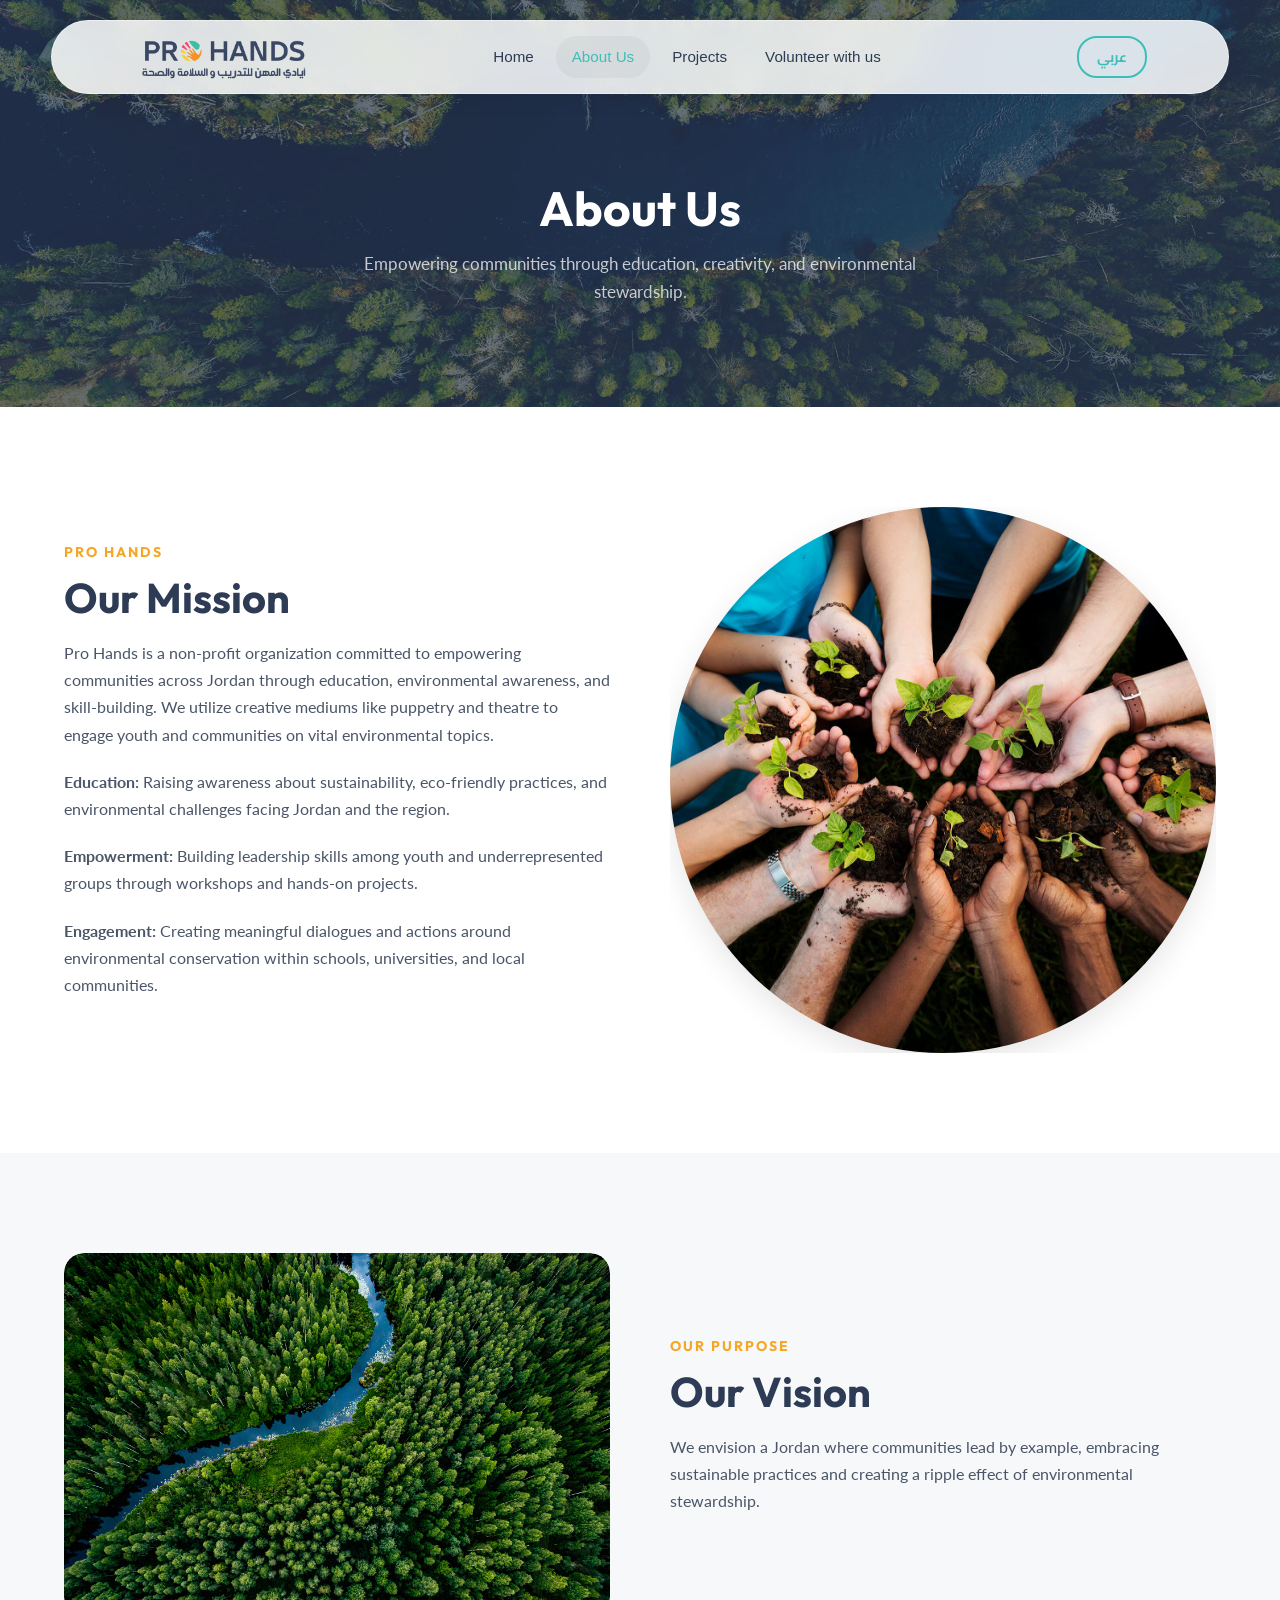
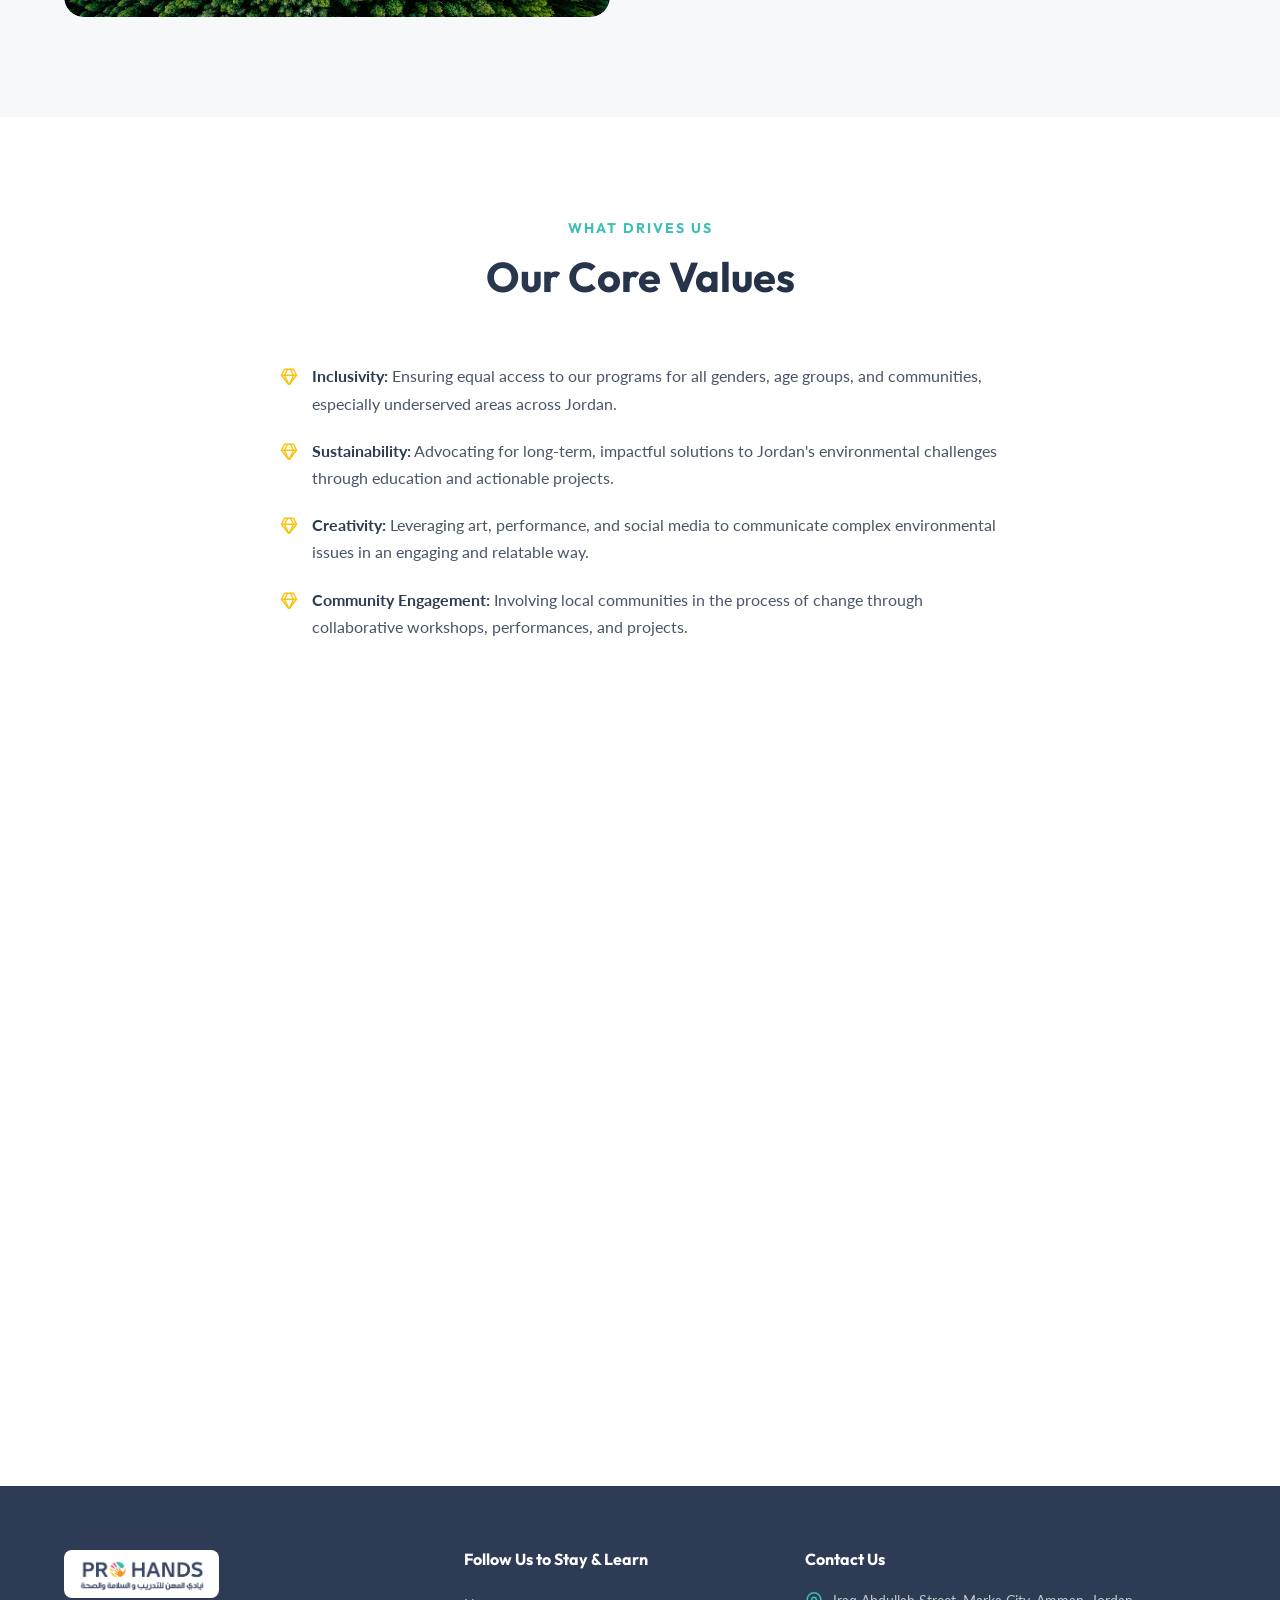
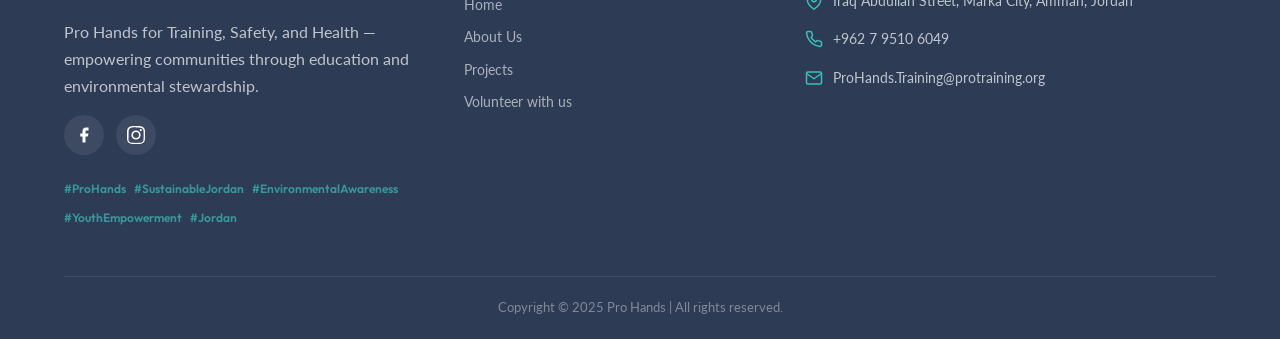
==== commit 5589510a: "Add floating 3D effect to about page images" ====
--- a/about.html
+++ b/about.html
@@ -64,7 +64,7 @@
           <p data-ar-html="&lt;strong&gt;المشاركة:&lt;/strong&gt; إنشاء حوارات وإجراءات هادفة حول الحفاظ على البيئة داخل المدارس والجامعات والمجتمعات المحلية."><strong>Engagement:</strong> Creating meaningful dialogues and actions around environmental conservation within schools, universities, and local communities.</p>
         </div>
         <div class="split__image reveal reveal-delay-1">
-          <img src="images/group-of-environmental-conservation-people-hands-p-PXQ49EB-1.jpg" alt="Volunteers holding seedlings" style="border-radius:50%; aspect-ratio:1; object-fit:cover;">
+          <img src="images/group-of-environmental-conservation-people-hands-p-PXQ49EB-1.jpg" alt="Volunteers holding seedlings" class="img-3d-float" style="border-radius:50%; aspect-ratio:1; object-fit:cover;">
         </div>
       </div>
     </div>
@@ -75,7 +75,7 @@
     <div class="container">
       <div class="split">
         <div class="split__image reveal">
-          <img src="images/aerial-view-of-green-forest-with-tall-pine-trees-a-DTG8JWQ-1.jpg" alt="Aerial view of green forest with river" style="border-radius:var(--radius-lg);">
+          <img src="images/aerial-view-of-green-forest-with-tall-pine-trees-a-DTG8JWQ-1.jpg" alt="Aerial view of green forest with river" class="img-3d-float" style="border-radius:var(--radius-lg);">
         </div>
         <div class="split__text reveal reveal-delay-1">
           <span class="eyebrow" data-ar="هدفنا">Our Purpose</span>
--- a/css/enhanced-3d.css
+++ b/css/enhanced-3d.css
@@ -1660,18 +1660,18 @@
 
 .glass-input {
   flex-grow: 1;
-  background: rgba(255, 255, 255, 0.1);
-  border: 1px solid rgba(255, 255, 255, 0.2);
+  background: rgba(255, 255, 255, 0.95);
+  border: 1px solid rgba(255, 255, 255, 1);
   border-radius: 50px;
   padding: 1.25rem 2rem;
-  color: var(--white);
+  color: #111 !important;
   font-size: 1.1rem;
-  backdrop-filter: blur(10px);
+  font-weight: 600;
   transition: all 0.3s ease;
 }
 
 .glass-input::placeholder {
-  color: rgba(255, 255, 255, 0.6);
+  color: #555;
 }
 
 .glass-input:focus {
@@ -1682,18 +1682,18 @@
 }
 
 .btn--cta-3d {
-  background: linear-gradient(135deg, var(--secondary) 0%, #E5A800 100%);
-  color: #111;
+  background: linear-gradient(135deg, var(--orange) 0%, #FFD700 100%);
+  color: #111 !important;
   padding: 1.25rem 3rem;
   border-radius: 50px;
-  font-weight: 700;
+  font-weight: 800;
   font-size: 1.1rem;
   text-transform: uppercase;
   letter-spacing: 1px;
   border: none;
   cursor: pointer;
-  transition: all 0.3s ease;
-  box-shadow: 0 10px 20px rgba(255, 193, 7, 0.3), inset 0 2px 0 rgba(255, 255, 255, 0.4);
+  transition: transform 0.3s ease, box-shadow 0.3s ease;
+  box-shadow: 0 10px 20px rgba(255, 193, 7, 0.4);
 }
 
 .btn--cta-3d:hover {
@@ -1709,3 +1709,60 @@
     padding: 3rem 1.5rem;
   }
 }
+
+
+/* ================================================================
+   31. RESPONSIVENESS AND MOBILE FIXES
+   ================================================================ */
+@media (max-width: 900px) {
+  .navbar__links {
+    display: none !important;
+  }
+  .navbar__hamburger {
+    display: flex !important;
+  }
+}
+@media (max-width: 768px) {
+  .navbar {
+    width: 95% !important;
+    top: 10px !important;
+    padding: 12px 16px !important;
+  }
+  .navbar__logo img {
+    height: 35px !important;
+  }
+  .cta-glass-card {
+    padding: 3rem 1.5rem !important;
+  }
+  .cta-glass-card__form {
+    flex-direction: column;
+    gap: 1rem;
+  }
+  .glass-input {
+    width: 100%;
+    margin-bottom: 0;
+  }
+  .btn--cta-3d {
+    width: 100%;
+  }
+}
+
+/* ================================================================
+   32. 3D IMAGE FLOATING CARDS
+   ================================================================ */
+.img-3d-float {
+  transition: transform 0.6s cubic-bezier(0.25, 0.46, 0.45, 0.94), box-shadow 0.6s cubic-bezier(0.25, 0.46, 0.45, 0.94);
+  transform-style: preserve-3d;
+  will-change: transform, box-shadow;
+  box-shadow: 0 10px 30px rgba(0, 0, 0, 0.1);
+}
+
+.img-3d-float:hover {
+  transform: perspective(1000px) rotateY(12deg) rotateX(6deg) scale(1.05) translateZ(40px);
+  box-shadow: -20px 30px 40px rgba(0, 0, 0, 0.25), inset 0 0 0 1px rgba(255,255,255,0.2);
+}
+
+/* Specific to the rounded image so the shadow conforms */
+img.img-3d-float[style*="border-radius:50%"]:hover {
+    box-shadow: -20px 30px 40px rgba(0, 0, 0, 0.25);
+}
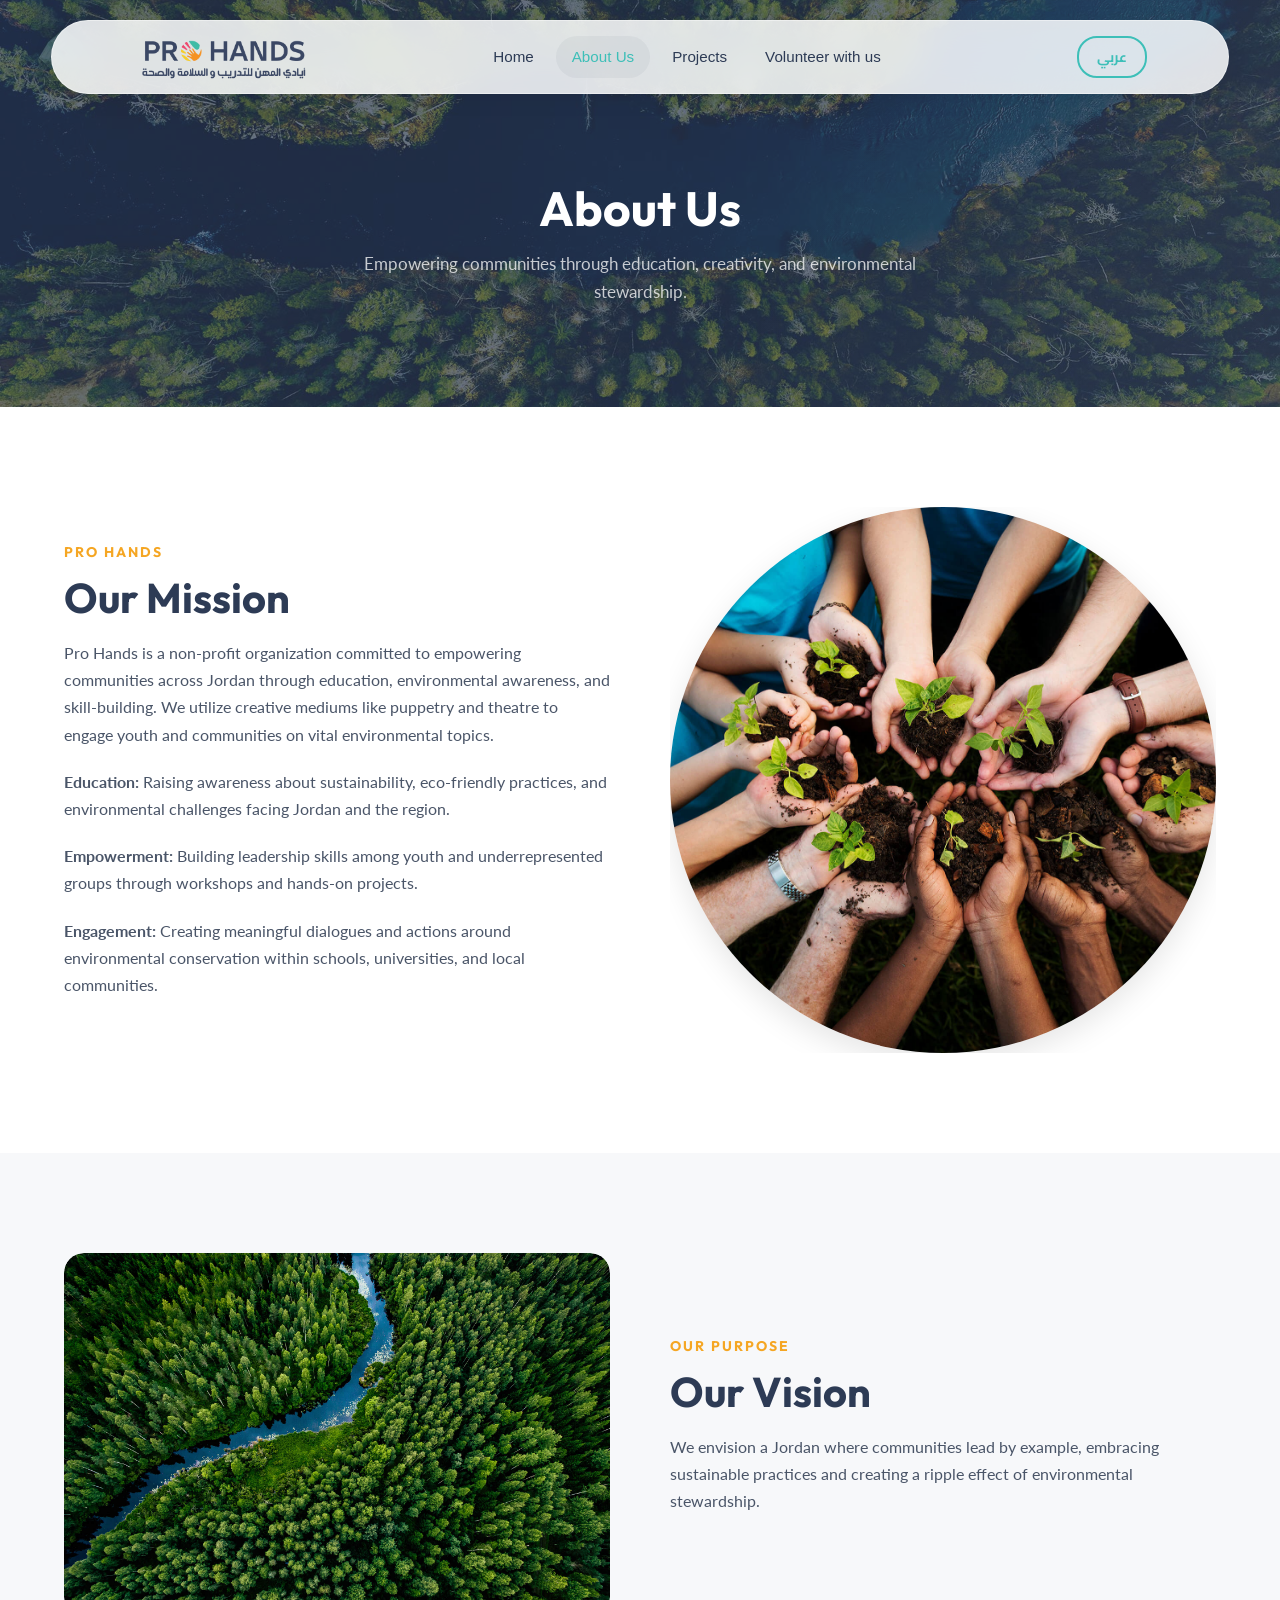
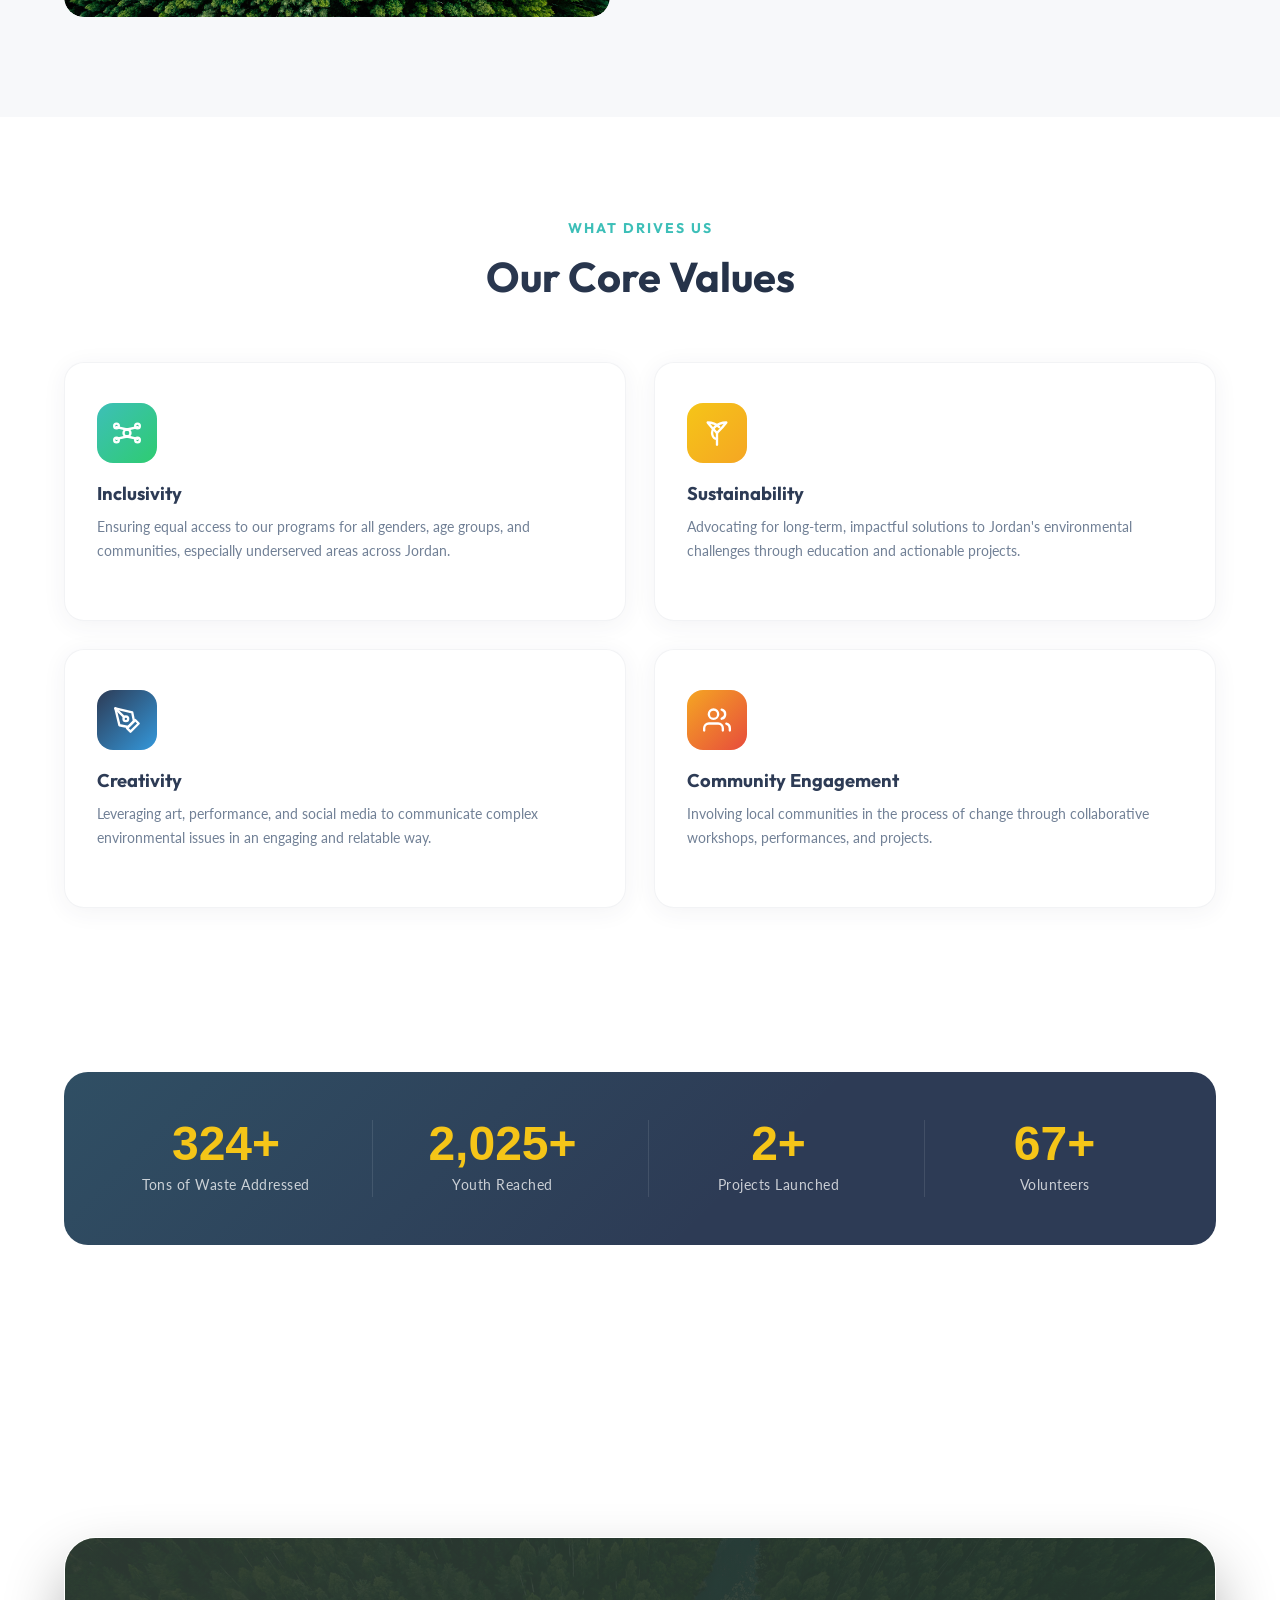
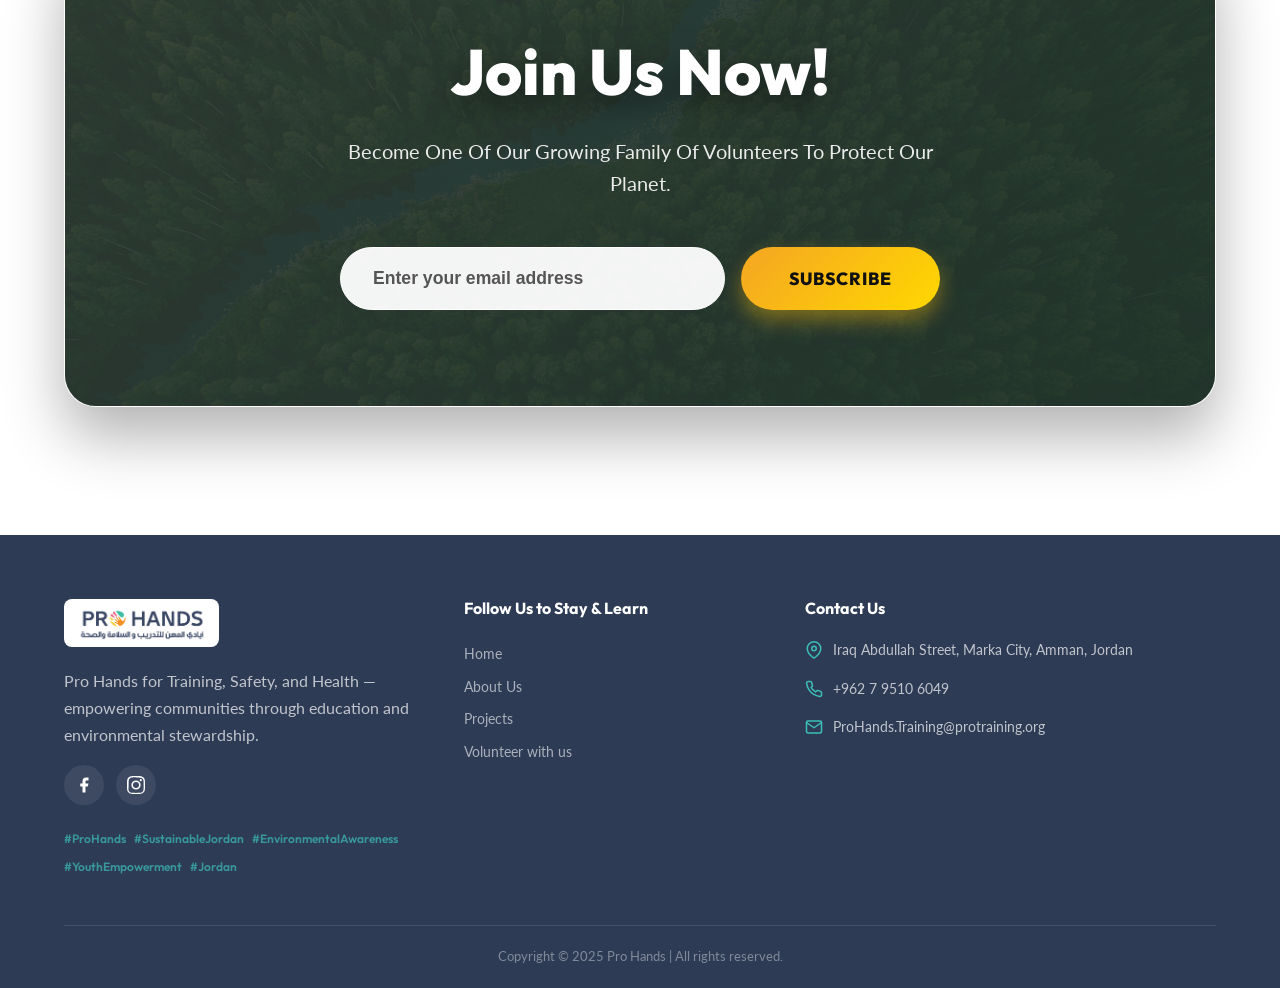
==== commit 5fbe7f5c: "Spatial UI v2: 3D values bento cards, impact stats, card tilt, project expand, volunteer step guide," ====
--- a/about.html
+++ b/about.html
@@ -10,6 +10,7 @@
   <link rel="apple-touch-icon" sizes="180x180" href="images/cropped-fav-180x180.png">
   <link rel="stylesheet" href="css/style.css">
   <link rel="stylesheet" href="css/enhanced-3d.css">
+  <link rel="stylesheet" href="css/spatial.css">
 </head>
 <body>
   <a href="#main-content" class="skip-link">Skip to main content</a>
@@ -44,7 +45,7 @@
   <main id="main-content">
 
   <!-- ========== PAGE HERO ========== -->
-  <section class="page-hero page-hero--bg" style="background-image:url('images/aerial-view-of-green-forests-and-blue-lakes-and-ri-T3L66K7a-1.jpg')">
+  <section class="page-hero page-hero--bg page-hero--shimmer" style="background-image:url('images/aerial-view-of-green-forests-and-blue-lakes-and-ri-T3L66K7a-1.jpg')">
     <div class="page-hero__content">
       <h1 data-ar="من نحن">About Us</h1>
       <p data-ar="تمكين المجتمعات من خلال التعليم والإبداع والإشراف البيئي.">Empowering communities through education, creativity, and environmental stewardship.</p>
@@ -63,7 +64,7 @@
           <p data-ar-html="&lt;strong&gt;التمكين:&lt;/strong&gt; بناء مهارات القيادة بين الشباب والفئات المهمشة من خلال ورش العمل والمشاريع العملية."><strong>Empowerment:</strong> Building leadership skills among youth and underrepresented groups through workshops and hands-on projects.</p>
           <p data-ar-html="&lt;strong&gt;المشاركة:&lt;/strong&gt; إنشاء حوارات وإجراءات هادفة حول الحفاظ على البيئة داخل المدارس والجامعات والمجتمعات المحلية."><strong>Engagement:</strong> Creating meaningful dialogues and actions around environmental conservation within schools, universities, and local communities.</p>
         </div>
-        <div class="split__image reveal reveal-delay-1">
+        <div class="split__image reveal reveal-delay-1" data-tilt data-tilt-max="8" data-tilt-scale="1.04">
           <img src="images/group-of-environmental-conservation-people-hands-p-PXQ49EB-1.jpg" alt="Volunteers holding seedlings" class="img-3d-float" style="border-radius:50%; aspect-ratio:1; object-fit:cover;">
         </div>
       </div>
@@ -74,7 +75,7 @@
   <section class="section section--grey">
     <div class="container">
       <div class="split">
-        <div class="split__image reveal">
+        <div class="split__image reveal" data-tilt data-tilt-max="8" data-tilt-scale="1.04">
           <img src="images/aerial-view-of-green-forest-with-tall-pine-trees-a-DTG8JWQ-1.jpg" alt="Aerial view of green forest with river" class="img-3d-float" style="border-radius:var(--radius-lg);">
         </div>
         <div class="split__text reveal reveal-delay-1">
@@ -93,12 +94,64 @@
         <span class="eyebrow eyebrow--teal" data-ar="ما يدفعنا">What Drives Us</span>
         <h2 data-ar="قيمنا الأساسية">Our Core Values</h2>
       </div>
-      <ul class="about-values-list reveal">
-        <li data-ar-html="&lt;strong&gt;الشمولية:&lt;/strong&gt; ضمان الوصول المتساوي إلى برامجنا لجميع الأجناس والفئات العمرية والمجتمعات، خاصة المناطق المحرومة في جميع أنحاء الأردن."><strong>Inclusivity:</strong> Ensuring equal access to our programs for all genders, age groups, and communities, especially underserved areas across Jordan.</li>
-        <li data-ar-html="&lt;strong&gt;الاستدامة:&lt;/strong&gt; الدعوة إلى حلول طويلة الأمد ومؤثرة لتحديات الأردن البيئية من خلال التعليم والمشاريع العملية."><strong>Sustainability:</strong> Advocating for long-term, impactful solutions to Jordan's environmental challenges through education and actionable projects.</li>
-        <li data-ar-html="&lt;strong&gt;الإبداع:&lt;/strong&gt; الاستفادة من الفن والأداء ووسائل التواصل الاجتماعي لإيصال القضايا البيئية المعقدة بطريقة جذابة وقريبة."><strong>Creativity:</strong> Leveraging art, performance, and social media to communicate complex environmental issues in an engaging and relatable way.</li>
-        <li data-ar-html="&lt;strong&gt;المشاركة المجتمعية:&lt;/strong&gt; إشراك المجتمعات المحلية في عملية التغيير من خلال ورش العمل والعروض والمشاريع التعاونية."><strong>Community Engagement:</strong> Involving local communities in the process of change through collaborative workshops, performances, and projects.</li>
-      </ul>
+      <div class="values-bento sr-stagger">
+        <!-- Inclusivity -->
+        <div class="value-card" data-tilt data-tilt-max="8">
+          <div class="value-card__icon value-card__icon--green">
+            <svg viewBox="0 0 24 24"><circle cx="12" cy="12" r="3"/><circle cx="3" cy="6" r="2"/><circle cx="21" cy="6" r="2"/><circle cx="3" cy="18" r="2"/><circle cx="21" cy="18" r="2"/><line x1="12" y1="9" x2="3" y2="7"/><line x1="12" y1="9" x2="21" y2="7"/><line x1="12" y1="15" x2="3" y2="17"/><line x1="12" y1="15" x2="21" y2="17"/></svg>
+          </div>
+          <h3 data-ar="الشمولية">Inclusivity</h3>
+          <p data-ar="ضمان الوصول المتساوي إلى برامجنا لجميع الأجناس والفئات العمرية والمجتمعات، خاصة المناطق المحرومة في جميع أنحاء الأردن.">Ensuring equal access to our programs for all genders, age groups, and communities, especially underserved areas across Jordan.</p>
+        </div>
+        <!-- Sustainability -->
+        <div class="value-card" data-tilt data-tilt-max="8">
+          <div class="value-card__icon value-card__icon--yellow">
+            <svg viewBox="0 0 24 24"><path d="M12 22V12"/><path d="M12 12C12 12 17 7 20 3c0 0-6 0-10 4S8 17 12 17"/><path d="M12 12C12 12 7 7 4 3c0 0 6 0 10 4"/></svg>
+          </div>
+          <h3 data-ar="الاستدامة">Sustainability</h3>
+          <p data-ar="الدعوة إلى حلول طويلة الأمد ومؤثرة لتحديات الأردن البيئية من خلال التعليم والمشاريع العملية.">Advocating for long-term, impactful solutions to Jordan's environmental challenges through education and actionable projects.</p>
+        </div>
+        <!-- Creativity -->
+        <div class="value-card" data-tilt data-tilt-max="8">
+          <div class="value-card__icon value-card__icon--blue">
+            <svg viewBox="0 0 24 24"><path d="M12 19l7-7 3 3-7 7-3-3z"/><path d="M18 13l-1.5-7.5L2 2l3.5 14.5L13 18l5-5z"/><path d="M2 2l7.586 7.586"/><circle cx="11" cy="11" r="2"/></svg>
+          </div>
+          <h3 data-ar="الإبداع">Creativity</h3>
+          <p data-ar="الاستفادة من الفن والأداء ووسائل التواصل الاجتماعي لإيصال القضايا البيئية المعقدة بطريقة جذابة وقريبة.">Leveraging art, performance, and social media to communicate complex environmental issues in an engaging and relatable way.</p>
+        </div>
+        <!-- Community Engagement -->
+        <div class="value-card" data-tilt data-tilt-max="8">
+          <div class="value-card__icon value-card__icon--orange">
+            <svg viewBox="0 0 24 24"><path d="M17 21v-2a4 4 0 0 0-4-4H5a4 4 0 0 0-4 4v2"/><circle cx="9" cy="7" r="4"/><path d="M23 21v-2a4 4 0 0 0-3-3.87"/><path d="M16 3.13a4 4 0 0 1 0 7.75"/></svg>
+          </div>
+          <h3 data-ar="المشاركة المجتمعية">Community Engagement</h3>
+          <p data-ar="إشراك المجتمعات المحلية في عملية التغيير من خلال ورش العمل والعروض والمشاريع التعاونية.">Involving local communities in the process of change through collaborative workshops, performances, and projects.</p>
+        </div>
+      </div>
+    </div>
+  </section>
+
+  <!-- ========== IMPACT STATS BAR ========== -->
+  <section class="section" style="padding-top: 0;">
+    <div class="container">
+      <div class="impact-bar reveal">
+        <div class="impact-stat">
+          <span class="impact-stat__number" data-count="480" data-suffix="+">480+</span>
+          <span class="impact-stat__label" data-ar="طن من النفايات عولجت">Tons of Waste Addressed</span>
+        </div>
+        <div class="impact-stat">
+          <span class="impact-stat__number" data-count="3000" data-suffix="+">3000+</span>
+          <span class="impact-stat__label" data-ar="شاب تم الوصول إليه">Youth Reached</span>
+        </div>
+        <div class="impact-stat">
+          <span class="impact-stat__number" data-count="3" data-suffix="+">3+</span>
+          <span class="impact-stat__label" data-ar="مشاريع أطلقت">Projects Launched</span>
+        </div>
+        <div class="impact-stat">
+          <span class="impact-stat__number" data-count="100" data-suffix="+">100+</span>
+          <span class="impact-stat__label" data-ar="متطوعون">Volunteers</span>
+        </div>
+      </div>
     </div>
   </section>
 
@@ -128,5 +181,6 @@
   <script src="js/config.js"></script>
   <script src="js/main.js"></script>
   <script src="js/shared-footer.js"></script>
+  <script src="js/spatial.js"></script>
 </body>
 </html>
--- a/css/spatial.css
+++ b/css/spatial.css
@@ -0,0 +1,376 @@
+/* ==========================================================================
+   SPATIAL 3D — Pro Hands (Vanilla Three-Layer System)
+   Consistent with: --primary #F5C518, --orange #F5A623, --navy #2D3B55, --teal #3DBFB8
+   ========================================================================== */
+
+/* ─── 1. CARD TILT ENGINE ─────────────────────────────────────────────── */
+[data-tilt] {
+  transform-style: preserve-3d;
+  will-change: transform;
+  cursor: default;
+}
+[data-tilt] .tilt-child {
+  transform: translateZ(30px);
+  pointer-events: none;
+}
+
+/* ─── 2. VALUES BENTO GRID ───────────────────────────────────────────── */
+.values-bento {
+  display: grid;
+  grid-template-columns: repeat(2, 1fr);
+  gap: 1.75rem;
+  margin-top: 3rem;
+  perspective: 1400px;
+}
+@media (max-width: 768px) {
+  .values-bento { grid-template-columns: 1fr; }
+}
+
+.value-card {
+  background: var(--white, #fff);
+  border-radius: 20px;
+  padding: 2.5rem 2rem;
+  border: 1px solid rgba(45, 59, 85, 0.06);
+  box-shadow: 0 4px 24px rgba(45, 59, 85, 0.06);
+  transition: box-shadow 0.45s ease;
+  transform-style: preserve-3d;
+  position: relative;
+  overflow: hidden;
+}
+.value-card::after {
+  content: '';
+  position: absolute;
+  top: 0; left: 0; width: 100%; height: 3px;
+  background: linear-gradient(90deg, var(--primary, #F5C518), var(--teal, #3DBFB8));
+  transform: scaleX(0);
+  transform-origin: left;
+  transition: transform 0.4s ease;
+  border-radius: 20px 20px 0 0;
+}
+.value-card:hover::after { transform: scaleX(1); }
+.value-card:hover {
+  box-shadow: 0 24px 60px rgba(45, 59, 85, 0.14);
+}
+
+.value-card__icon {
+  width: 60px; height: 60px;
+  border-radius: 16px;
+  display: flex;
+  align-items: center;
+  justify-content: center;
+  margin-bottom: 1.25rem;
+  transition: transform 0.45s cubic-bezier(0.34, 1.56, 0.64, 1);
+  transform-style: preserve-3d;
+}
+.value-card__icon svg {
+  width: 28px; height: 28px;
+  stroke: #fff;
+  fill: none;
+  stroke-width: 2;
+  stroke-linecap: round;
+  stroke-linejoin: round;
+}
+.value-card:hover .value-card__icon {
+  transform: translateZ(25px) rotate(-6deg) scale(1.12);
+}
+.value-card__icon--green  { background: linear-gradient(135deg, #3DBFB8, #2ecc71); }
+.value-card__icon--yellow { background: linear-gradient(135deg, #F5C518, #F5A623); }
+.value-card__icon--blue   { background: linear-gradient(135deg, #2D3B55, #3498db); }
+.value-card__icon--orange { background: linear-gradient(135deg, #F5A623, #e74c3c); }
+
+.value-card h3 {
+  font-size: 1.15rem;
+  font-weight: 700;
+  color: var(--navy, #2D3B55);
+  margin-bottom: .6rem;
+  transform: translateZ(0);
+  transition: transform 0.45s ease;
+}
+.value-card:hover h3 {
+  transform: translateZ(20px);
+}
+.value-card p {
+  color: var(--text-muted, #6b7b99);
+  line-height: 1.7;
+  font-size: .9rem;
+  transform: translateZ(0);
+  transition: transform 0.45s ease 0.05s;
+}
+.value-card:hover p {
+  transform: translateZ(15px);
+}
+
+/* ─── 3. IMPACT STATS BAR ────────────────────────────────────────────── */
+.impact-bar {
+  background: var(--navy, #2D3B55);
+  border-radius: 24px;
+  padding: 3rem 2rem;
+  margin: 4rem 0;
+  display: grid;
+  grid-template-columns: repeat(4, 1fr);
+  gap: 1rem;
+  text-align: center;
+  position: relative;
+  overflow: hidden;
+}
+.impact-bar::before {
+  content: '';
+  position: absolute;
+  inset: 0;
+  background: linear-gradient(135deg, rgba(61, 191, 184, 0.15) 0%, transparent 60%);
+  pointer-events: none;
+}
+@media (max-width: 768px) {
+  .impact-bar { grid-template-columns: repeat(2, 1fr); gap: 2rem; }
+}
+@media (max-width: 480px) {
+  .impact-bar { grid-template-columns: 1fr; }
+}
+
+.impact-stat { position: relative; }
+.impact-stat__number {
+  font-size: clamp(2rem, 4vw, 3rem);
+  font-weight: 800;
+  color: var(--primary, #F5C518);
+  line-height: 1;
+  display: block;
+  font-variant-numeric: tabular-nums;
+}
+.impact-stat__label {
+  display: block;
+  color: rgba(255, 255, 255, 0.75);
+  font-size: .85rem;
+  margin-top: .4rem;
+  letter-spacing: 0.5px;
+}
+.impact-stat + .impact-stat {
+  border-left: 1px solid rgba(255,255,255,0.1);
+}
+@media (max-width: 768px) {
+  .impact-stat + .impact-stat { border-left: none; }
+}
+
+/* ─── 4. PROJECT CARD ENHANCEMENTS ───────────────────────────────────── */
+.project-card {
+  transition: box-shadow 0.4s ease;
+}
+.project-card[data-tilt]:hover {
+  box-shadow: 0 28px 70px rgba(45, 59, 85, 0.18);
+}
+.project-card__badge {
+  display: inline-block;
+  font-size: .7rem;
+  font-weight: 700;
+  letter-spacing: 1px;
+  text-transform: uppercase;
+  padding: 4px 12px;
+  border-radius: 50px;
+  margin-bottom: 1rem;
+}
+.project-card__badge--active   { background: rgba(46,204,113,.15); color: #27ae60; }
+.project-card__badge--completed{ background: rgba(52,152,219,.15); color: #2980b9; }
+.project-card__badge--upcoming { background: rgba(245,197,24,.15); color: #c9a800; }
+
+/* Expand section */
+.project-card__expand {
+  max-height: 0;
+  overflow: hidden;
+  transition: max-height 0.5s cubic-bezier(0.25, 0.46, 0.45, 0.94), opacity 0.4s ease;
+  opacity: 0;
+}
+.project-card.is-open .project-card__expand {
+  max-height: 200px;
+  opacity: 1;
+}
+.expand-toggle {
+  background: none;
+  border: none;
+  color: var(--teal, #3DBFB8);
+  font-size: .85rem;
+  font-weight: 600;
+  cursor: pointer;
+  display: inline-flex;
+  align-items: center;
+  gap: .4rem;
+  padding: .4rem 0;
+  margin-top: .75rem;
+  transition: color 0.3s;
+}
+.expand-toggle svg {
+  width: 16px; height: 16px;
+  stroke: currentColor;
+  fill: none;
+  stroke-width: 2;
+  transition: transform 0.4s ease;
+}
+.project-card.is-open .expand-toggle svg {
+  transform: rotate(180deg);
+}
+.project-card__details {
+  padding-top: .75rem;
+  font-size: .9rem;
+  color: var(--text-muted, #6b7b99);
+  line-height: 1.7;
+  border-top: 1px solid rgba(0,0,0,.06);
+  margin-top: .5rem;
+}
+
+/* ─── 5. STEP GUIDE (VOLUNTEER PAGE) ─────────────────────────────────── */
+.step-guide {
+  counter-reset: steps;
+  padding: 4rem 0;
+}
+.step-guide__grid {
+  display: grid;
+  grid-template-columns: repeat(auto-fit, minmax(200px, 1fr));
+  gap: 0;
+  position: relative;
+}
+.step-guide__grid::before {
+  content: '';
+  position: absolute;
+  top: 40px;
+  left: 10%;
+  width: 80%;
+  height: 2px;
+  background: linear-gradient(90deg, var(--primary, #F5C518), var(--teal, #3DBFB8));
+  z-index: 0;
+}
+@media (max-width: 768px) {
+  .step-guide__grid::before { display: none; }
+  .step-guide__grid { grid-template-columns: 1fr; gap: 2rem; }
+}
+
+.step-item {
+  display: flex;
+  flex-direction: column;
+  align-items: center;
+  text-align: center;
+  padding: 1rem;
+  position: relative;
+  z-index: 1;
+  animation: none;
+  opacity: 0;
+  transform: translateY(20px);
+  transition: opacity 0.5s ease, transform 0.5s ease;
+}
+.step-item.is-visible {
+  opacity: 1;
+  transform: translateY(0);
+}
+.step-item__num {
+  width: 80px; height: 80px;
+  border-radius: 50%;
+  display: flex;
+  align-items: center;
+  justify-content: center;
+  font-size: 1.75rem;
+  font-weight: 800;
+  color: #fff;
+  background: linear-gradient(135deg, var(--navy, #2D3B55), var(--teal, #3DBFB8));
+  box-shadow: 0 8px 24px rgba(45,59,85,0.3);
+  margin-bottom: 1.25rem;
+  transition: transform 0.45s cubic-bezier(0.34, 1.56, 0.64, 1), box-shadow 0.45s ease;
+}
+.step-item:hover .step-item__num {
+  transform: scale(1.12) translateY(-4px);
+  box-shadow: 0 16px 40px rgba(61,191,184,0.35);
+}
+.step-item__title {
+  font-weight: 700;
+  color: var(--navy, #2D3B55);
+  font-size: 1rem;
+  margin-bottom: .4rem;
+}
+.step-item__text {
+  color: var(--text-muted, #6b7b99);
+  font-size: .85rem;
+  line-height: 1.6;
+}
+
+/* ─── 6. PULSING CTA BUTTON ──────────────────────────────────────────── */
+.btn--pulse {
+  position: relative;
+}
+.btn--pulse::after {
+  content: '';
+  position: absolute;
+  inset: -4px;
+  border-radius: inherit;
+  border: 2px solid var(--primary, #F5C518);
+  opacity: 0;
+  animation: pulsering 2.5s ease-out infinite;
+  pointer-events: none;
+}
+@keyframes pulsering {
+  0%   { opacity: .7; transform: scale(1); }
+  100% { opacity: 0;  transform: scale(1.35); }
+}
+
+/* ─── 7. ROLE CARD ICON ANIMATION ───────────────────────────────────── */
+.role-card__icon svg {
+  transition: transform 0.45s cubic-bezier(0.34, 1.56, 0.64, 1), color 0.3s;
+}
+.role-card:hover .role-card__icon svg {
+  transform: scale(1.2) rotate(8deg);
+  color: var(--primary, #F5C518);
+}
+.role-card {
+  transition: box-shadow 0.4s ease;
+}
+.role-card:hover {
+  box-shadow: 0 20px 50px rgba(45,59,85,0.14);
+}
+
+/* ─── 8. FLOATING ANIMATION ─────────────────────────────────────────── */
+@keyframes floatUp {
+  0%, 100% { transform: translateY(0);}
+  50%       { transform: translateY(-10px);}
+}
+.float-loop {
+  animation: floatUp 4s ease-in-out infinite;
+}
+.float-loop-delay {
+  animation: floatUp 4.5s ease-in-out infinite 0.8s;
+}
+
+/* ─── 9. STAGGER REVEAL UTILITY ──────────────────────────────────────── */
+.sr-stagger > * {
+  opacity: 0;
+  transform: translateY(24px);
+  transition: opacity 0.55s ease, transform 0.55s ease;
+}
+.sr-stagger.is-visible > * { opacity: 1; transform: none; }
+.sr-stagger.is-visible > *:nth-child(1) { transition-delay: 0s; }
+.sr-stagger.is-visible > *:nth-child(2) { transition-delay: .1s; }
+.sr-stagger.is-visible > *:nth-child(3) { transition-delay: .2s; }
+.sr-stagger.is-visible > *:nth-child(4) { transition-delay: .3s; }
+
+/* ─── 10. PAGE HERO PARTICLE SHIMMER ────────────────────────────────── */
+.page-hero--shimmer::after {
+  content: '';
+  position: absolute;
+  inset: 0;
+  background: linear-gradient(
+    120deg,
+    transparent 30%,
+    rgba(255,255,255,0.04) 50%,
+    transparent 70%
+  );
+  background-size: 200% 200%;
+  animation: shimmer 6s linear infinite;
+  pointer-events: none;
+  z-index: 2;
+}
+@keyframes shimmer {
+  0%   { background-position: -200% 0; }
+  100% { background-position:  200% 0; }
+}
+
+/* ─── 11. RESPONSIVE MOBILE TIGHTENING ──────────────────────────────── */
+@media (max-width: 768px) {
+  .values-bento  { gap: 1rem; margin-top: 2rem; }
+  .impact-bar    { padding: 2rem 1rem; border-radius: 16px; }
+  .step-guide__grid { gap: 1.5rem; }
+  .step-item__num { width: 64px; height: 64px; font-size: 1.4rem; }
+}
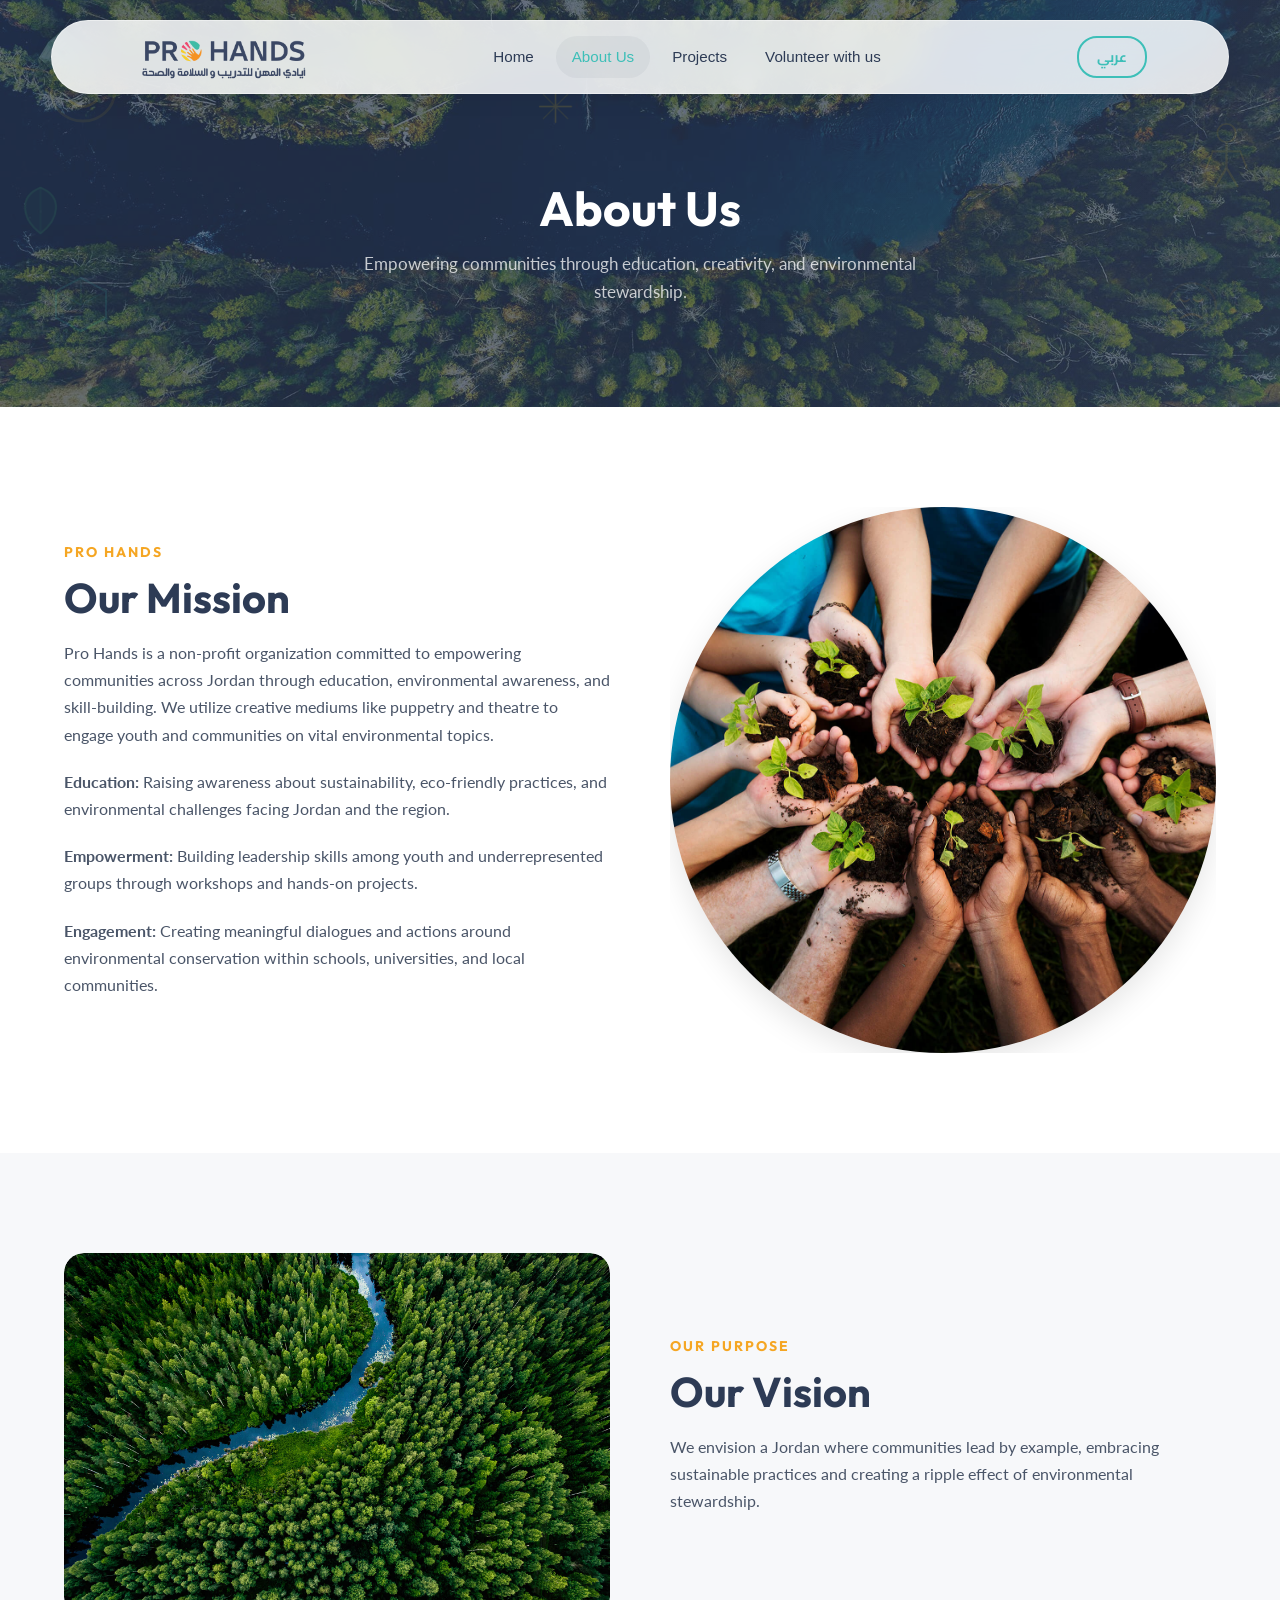
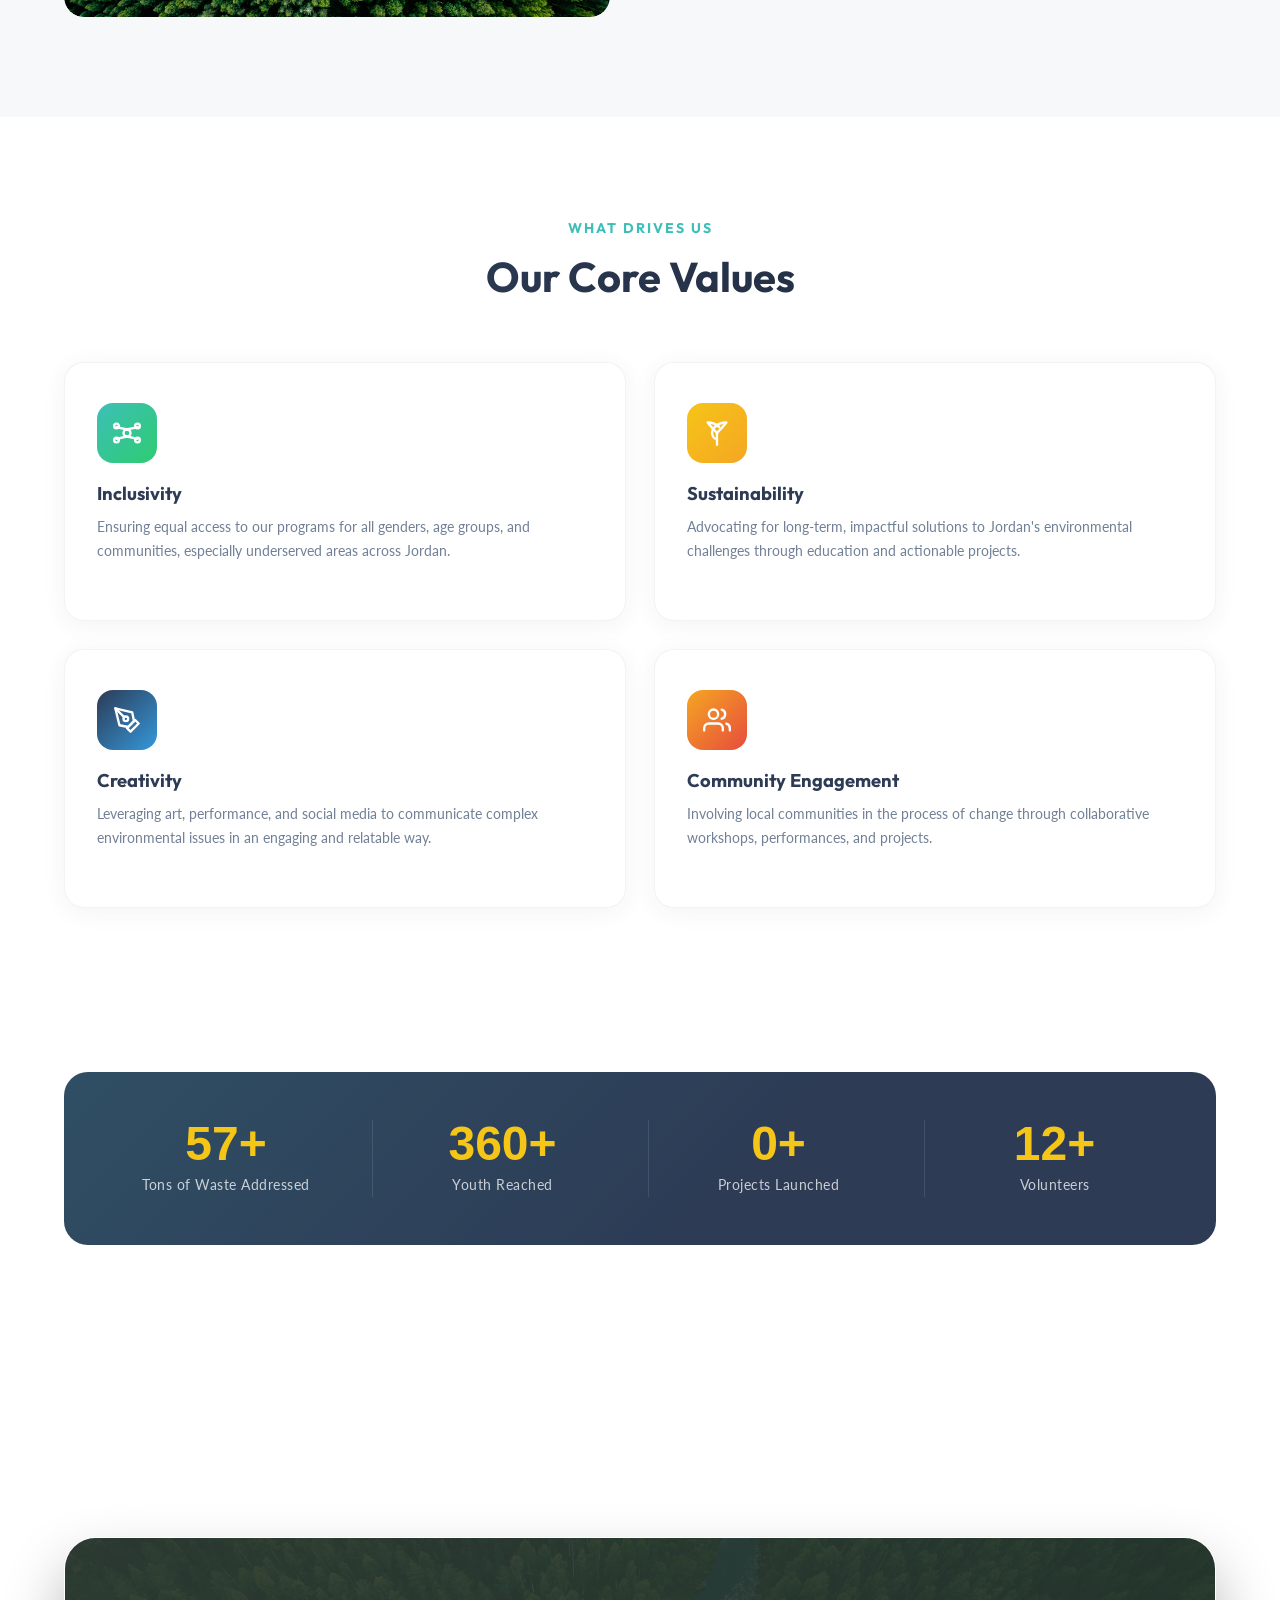
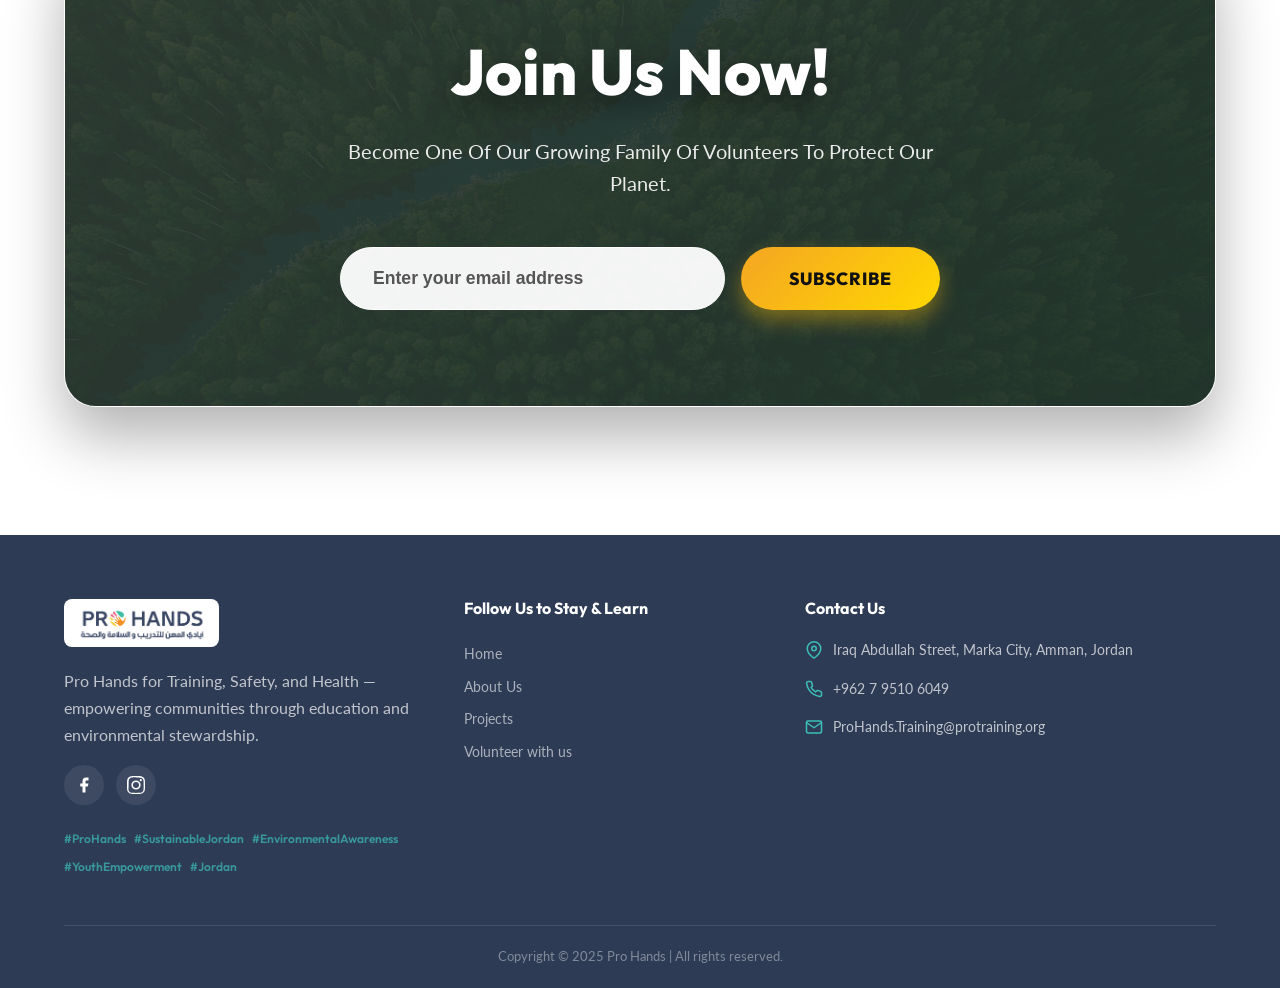
==== commit d3ecdea9: "Add animated particles and floating elements to all page heroes" ====
--- a/about.html
+++ b/about.html
@@ -46,6 +46,73 @@
 
   <!-- ========== PAGE HERO ========== -->
   <section class="page-hero page-hero--bg page-hero--shimmer" style="background-image:url('images/aerial-view-of-green-forests-and-blue-lakes-and-ri-T3L66K7a-1.jpg')">
+    <!-- Floating ambient particles -->
+    <span class="particle particle--1" aria-hidden="true"></span>
+    <span class="particle particle--2" aria-hidden="true"></span>
+    <span class="particle particle--3" aria-hidden="true"></span>
+    <span class="particle particle--4" aria-hidden="true"></span>
+    <span class="particle particle--5" aria-hidden="true"></span>
+    <span class="particle particle--6" aria-hidden="true"></span>
+    <!-- Floating background theater/nature elements -->
+    <div class="bg-floaters" aria-hidden="true">
+      <div class="bg-floater bg-floater--mask-comedy">
+        <svg viewBox="0 0 80 80" fill="none" xmlns="http://www.w3.org/2000/svg">
+          <ellipse cx="40" cy="38" rx="28" ry="26" stroke="currentColor" stroke-width="2.5" fill="none" opacity="0.6"/>
+          <path d="M28 32 Q33 28 38 32" stroke="currentColor" stroke-width="2" stroke-linecap="round" fill="none"/>
+          <path d="M42 32 Q47 28 52 32" stroke="currentColor" stroke-width="2" stroke-linecap="round" fill="none"/>
+          <path d="M28 46 Q40 56 52 46" stroke="currentColor" stroke-width="2.5" stroke-linecap="round" fill="none"/>
+          <path d="M22 20 Q18 12 14 16" stroke="currentColor" stroke-width="2" stroke-linecap="round" fill="none"/>
+          <path d="M58 20 Q62 12 66 16" stroke="currentColor" stroke-width="2" stroke-linecap="round" fill="none"/>
+        </svg>
+      </div>
+      <div class="bg-floater bg-floater--mask-tragedy">
+        <svg viewBox="0 0 80 80" fill="none" xmlns="http://www.w3.org/2000/svg">
+          <ellipse cx="40" cy="38" rx="26" ry="25" stroke="currentColor" stroke-width="2.5" fill="none" opacity="0.5"/>
+          <path d="M28 30 Q33 35 38 30" stroke="currentColor" stroke-width="2" stroke-linecap="round" fill="none"/>
+          <path d="M42 30 Q47 35 52 30" stroke="currentColor" stroke-width="2" stroke-linecap="round" fill="none"/>
+          <path d="M29 50 Q40 42 51 50" stroke="currentColor" stroke-width="2.5" stroke-linecap="round" fill="none"/>
+        </svg>
+      </div>
+      <div class="bg-floater bg-floater--leaf-1">
+        <svg viewBox="0 0 60 60" fill="none" xmlns="http://www.w3.org/2000/svg">
+          <path d="M30 55 C10 40 5 15 30 5 C55 15 50 40 30 55Z" stroke="currentColor" stroke-width="2" fill="currentColor" fill-opacity="0.3"/>
+          <line x1="30" y1="55" x2="30" y2="5" stroke="currentColor" stroke-width="1.5" opacity="0.6"/>
+        </svg>
+      </div>
+      <div class="bg-floater bg-floater--leaf-2">
+        <svg viewBox="0 0 50 50" fill="none" xmlns="http://www.w3.org/2000/svg">
+          <path d="M25 46 C8 34 4 12 25 4 C46 12 42 34 25 46Z" stroke="currentColor" stroke-width="2" fill="currentColor" fill-opacity="0.25"/>
+          <line x1="25" y1="46" x2="25" y2="4" stroke="currentColor" stroke-width="1.5" opacity="0.5"/>
+        </svg>
+      </div>
+      <div class="bg-floater bg-floater--puppet">
+        <svg viewBox="0 0 60 90" fill="none" xmlns="http://www.w3.org/2000/svg">
+          <circle cx="30" cy="12" r="10" stroke="currentColor" stroke-width="2" fill="none"/>
+          <line x1="30" y1="22" x2="30" y2="50" stroke="currentColor" stroke-width="2.5" stroke-linecap="round"/>
+          <line x1="15" y1="32" x2="45" y2="32" stroke="currentColor" stroke-width="2.5" stroke-linecap="round"/>
+          <line x1="30" y1="50" x2="18" y2="70" stroke="currentColor" stroke-width="2.5" stroke-linecap="round"/>
+          <line x1="30" y1="50" x2="42" y2="70" stroke="currentColor" stroke-width="2.5" stroke-linecap="round"/>
+          <line x1="15" y1="32" x2="8"  y2="50" stroke="currentColor" stroke-width="2" stroke-linecap="round"/>
+          <line x1="45" y1="32" x2="52" y2="50" stroke="currentColor" stroke-width="2" stroke-linecap="round"/>
+        </svg>
+      </div>
+      <div class="bg-floater bg-floater--cube">
+        <svg viewBox="0 0 60 60" fill="none" xmlns="http://www.w3.org/2000/svg">
+          <polygon points="30,5 55,18 55,45 30,58 5,45 5,18" stroke="currentColor" stroke-width="2" fill="none"/>
+          <line x1="30" y1="5"  x2="30" y2="32" stroke="currentColor" stroke-width="1.5" opacity="0.5"/>
+          <line x1="5"  y1="18" x2="30" y2="32" stroke="currentColor" stroke-width="1.5" opacity="0.5"/>
+          <line x1="55" y1="18" x2="30" y2="32" stroke="currentColor" stroke-width="1.5" opacity="0.5"/>
+        </svg>
+      </div>
+      <div class="bg-floater bg-floater--star">
+        <svg viewBox="0 0 40 40" fill="none" xmlns="http://www.w3.org/2000/svg">
+          <line x1="20" y1="2"  x2="20" y2="38" stroke="currentColor" stroke-width="2" stroke-linecap="round"/>
+          <line x1="2"  y1="20" x2="38" y2="20" stroke="currentColor" stroke-width="2" stroke-linecap="round"/>
+          <line x1="6"  y1="6"  x2="34" y2="34" stroke="currentColor" stroke-width="1.5" stroke-linecap="round" opacity="0.6"/>
+          <line x1="34" y1="6"  x2="6"  y2="34" stroke="currentColor" stroke-width="1.5" stroke-linecap="round" opacity="0.6"/>
+        </svg>
+      </div>
+    </div><!-- /.bg-floaters -->
     <div class="page-hero__content">
       <h1 data-ar="من نحن">About Us</h1>
       <p data-ar="تمكين المجتمعات من خلال التعليم والإبداع والإشراف البيئي.">Empowering communities through education, creativity, and environmental stewardship.</p>
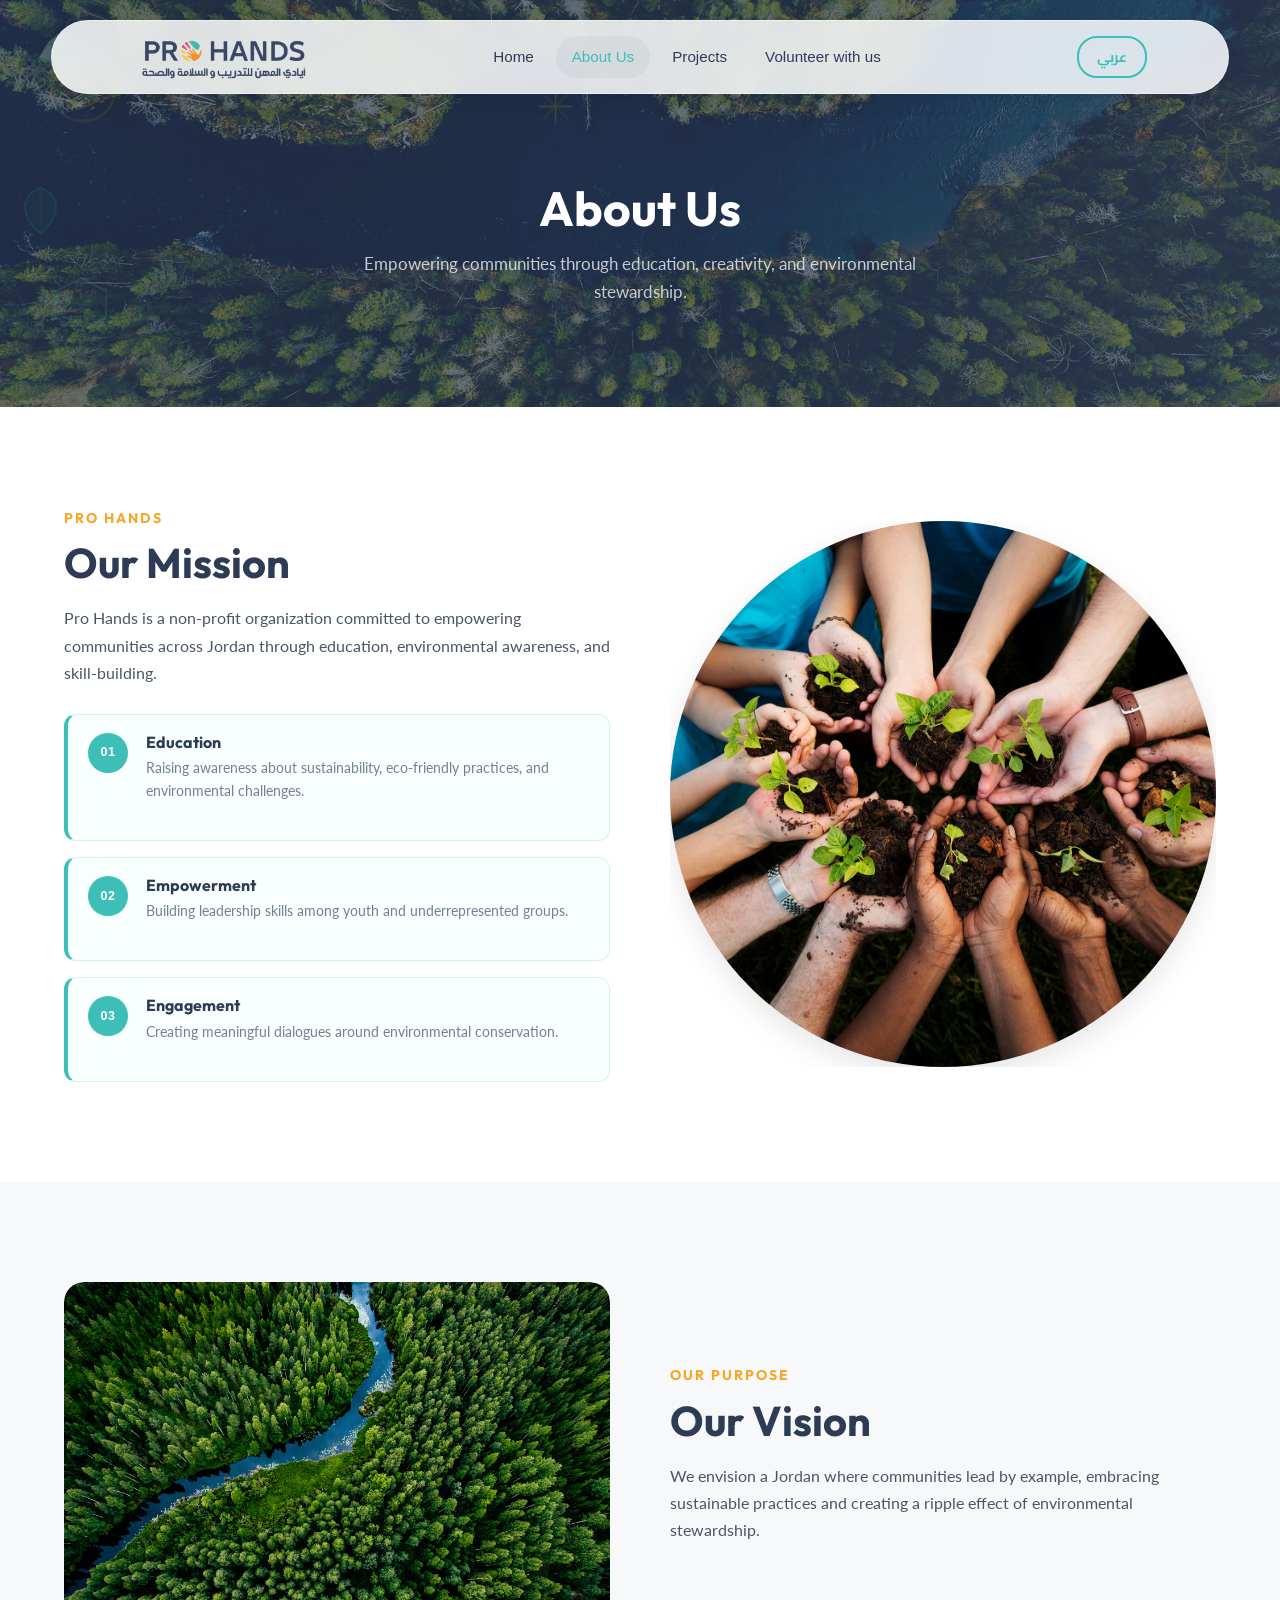
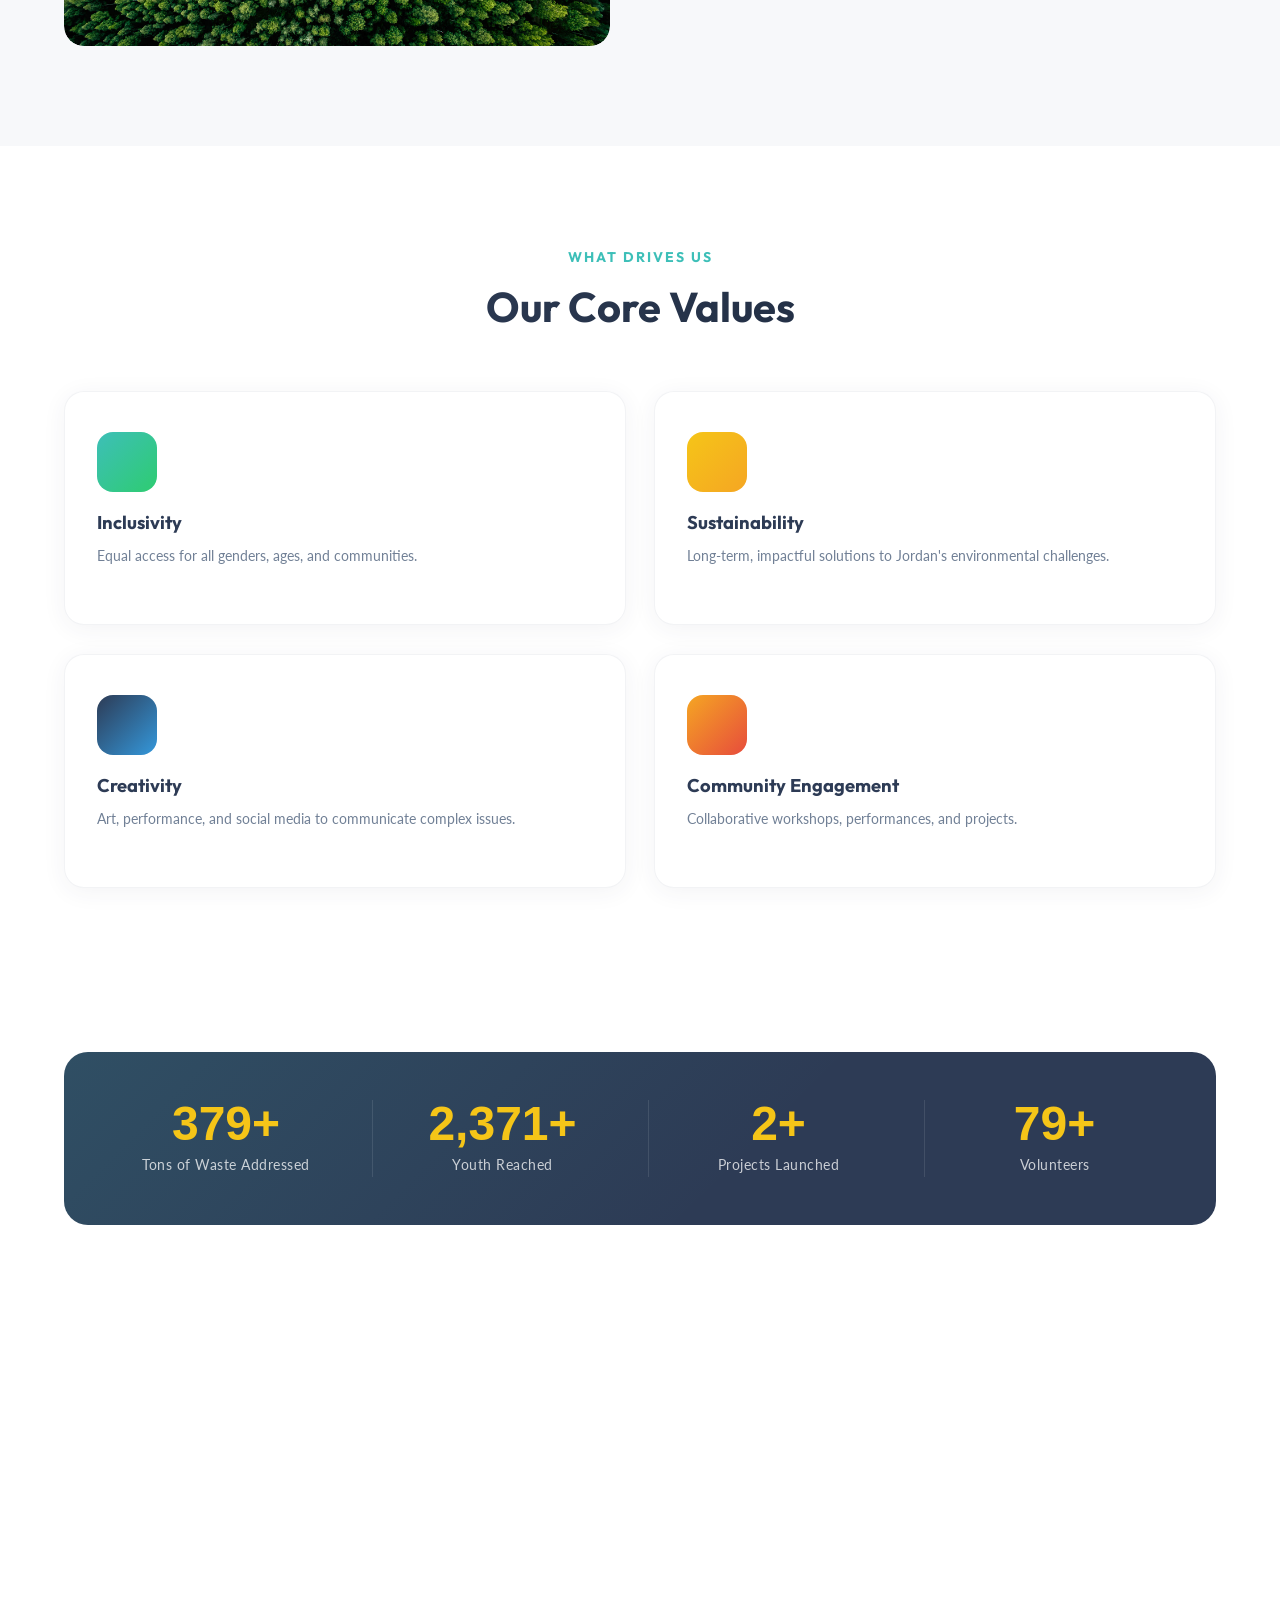
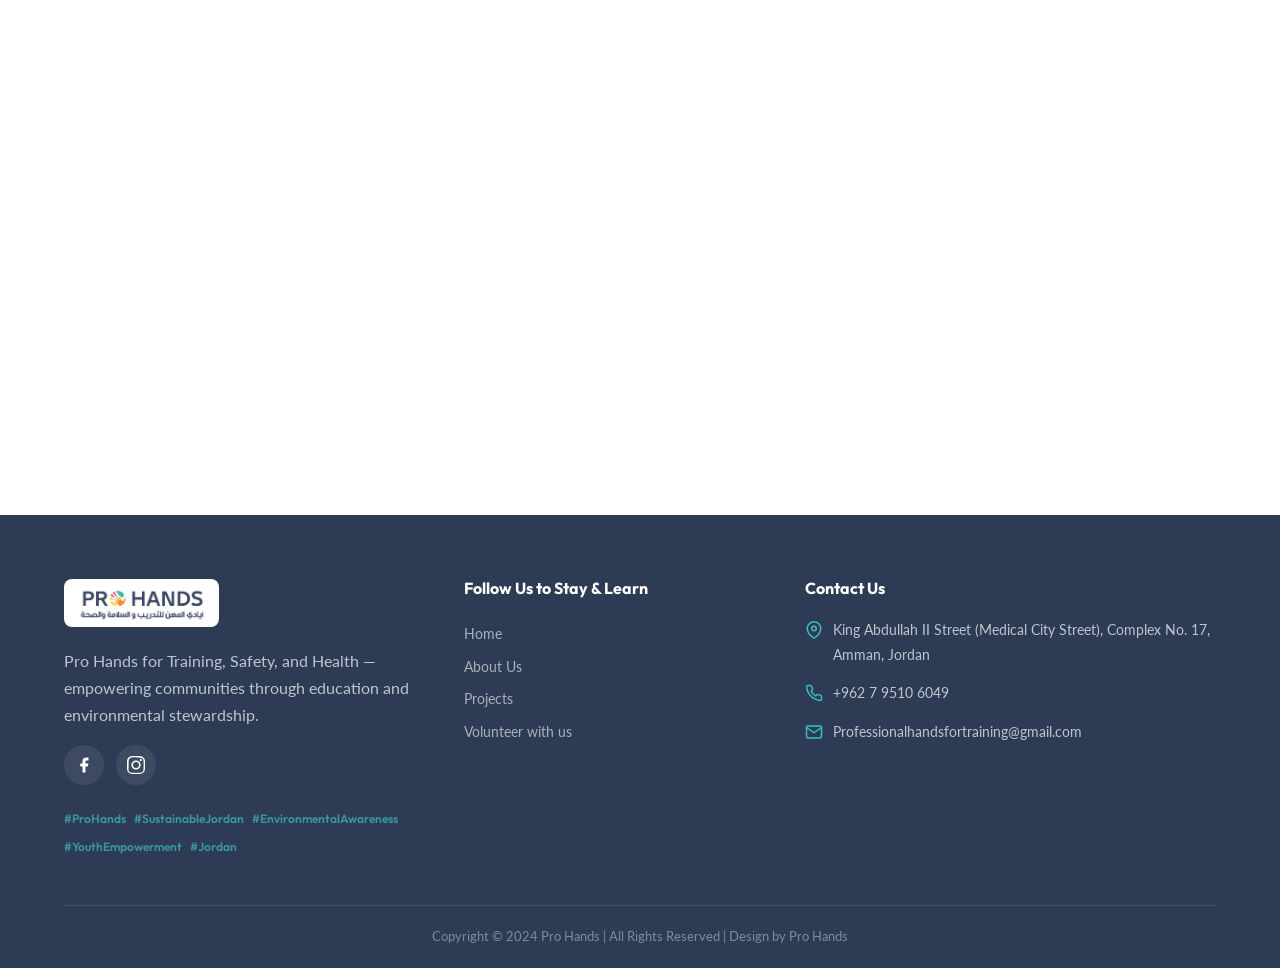
==== commit e26740b7: "Content audit, design enhancements, responsive + bilingual fixes, form fix, activity cards, core val" ====
--- a/about.html
+++ b/about.html
@@ -126,10 +126,31 @@
         <div class="split__text reveal">
           <span class="eyebrow" data-ar="أيادي المهن">Pro Hands</span>
           <h2 data-ar="رسالتنا">Our Mission</h2>
-          <p data-ar="أيادي المهن منظمة غير ربحية ملتزمة بتمكين المجتمعات في جميع أنحاء الأردن من خلال التعليم والتوعية البيئية وبناء المهارات. نستخدم وسائل إبداعية مثل مسرح الدمى والمسرح لإشراك الشباب والمجتمعات في مواضيع بيئية حيوية.">Pro Hands is a non-profit organization committed to empowering communities across Jordan through education, environmental awareness, and skill-building. We utilize creative mediums like puppetry and theatre to engage youth and communities on vital environmental topics.</p>
-          <p data-ar-html="&lt;strong&gt;التعليم:&lt;/strong&gt; رفع الوعي حول الاستدامة والممارسات الصديقة للبيئة والتحديات البيئية التي تواجه الأردن والمنطقة."><strong>Education:</strong> Raising awareness about sustainability, eco-friendly practices, and environmental challenges facing Jordan and the region.</p>
-          <p data-ar-html="&lt;strong&gt;التمكين:&lt;/strong&gt; بناء مهارات القيادة بين الشباب والفئات المهمشة من خلال ورش العمل والمشاريع العملية."><strong>Empowerment:</strong> Building leadership skills among youth and underrepresented groups through workshops and hands-on projects.</p>
-          <p data-ar-html="&lt;strong&gt;المشاركة:&lt;/strong&gt; إنشاء حوارات وإجراءات هادفة حول الحفاظ على البيئة داخل المدارس والجامعات والمجتمعات المحلية."><strong>Engagement:</strong> Creating meaningful dialogues and actions around environmental conservation within schools, universities, and local communities.</p>
+          <p data-ar="أيادي المهن منظمة غير ربحية ملتزمة بتمكين المجتمعات في جميع أنحاء الأردن من خلال التعليم والتوعية البيئية وبناء المهارات.">Pro Hands is a non-profit organization committed to empowering communities across Jordan through education, environmental awareness, and skill-building.</p>
+
+          <div class="mission-pillars">
+            <div class="mission-pillar">
+              <div class="mission-pillar__badge">01</div>
+              <div class="mission-pillar__content">
+                <h4 data-ar="التعليم">Education</h4>
+                <p data-ar="رفع الوعي حول الاستدامة والممارسات الصديقة للبيئة والتحديات البيئية.">Raising awareness about sustainability, eco-friendly practices, and environmental challenges.</p>
+              </div>
+            </div>
+            <div class="mission-pillar">
+              <div class="mission-pillar__badge">02</div>
+              <div class="mission-pillar__content">
+                <h4 data-ar="التمكين">Empowerment</h4>
+                <p data-ar="بناء مهارات القيادة بين الشباب والفئات المهمشة.">Building leadership skills among youth and underrepresented groups.</p>
+              </div>
+            </div>
+            <div class="mission-pillar">
+              <div class="mission-pillar__badge">03</div>
+              <div class="mission-pillar__content">
+                <h4 data-ar="المشاركة">Engagement</h4>
+                <p data-ar="خلق حوارات هادفة حول الحفاظ على البيئة.">Creating meaningful dialogues around environmental conservation.</p>
+              </div>
+            </div>
+          </div>
         </div>
         <div class="split__image reveal reveal-delay-1" data-tilt data-tilt-max="8" data-tilt-scale="1.04">
           <img src="images/group-of-environmental-conservation-people-hands-p-PXQ49EB-1.jpg" alt="Volunteers holding seedlings" class="img-3d-float" style="border-radius:50%; aspect-ratio:1; object-fit:cover;">
@@ -168,7 +189,7 @@
             <svg viewBox="0 0 24 24"><circle cx="12" cy="12" r="3"/><circle cx="3" cy="6" r="2"/><circle cx="21" cy="6" r="2"/><circle cx="3" cy="18" r="2"/><circle cx="21" cy="18" r="2"/><line x1="12" y1="9" x2="3" y2="7"/><line x1="12" y1="9" x2="21" y2="7"/><line x1="12" y1="15" x2="3" y2="17"/><line x1="12" y1="15" x2="21" y2="17"/></svg>
           </div>
           <h3 data-ar="الشمولية">Inclusivity</h3>
-          <p data-ar="ضمان الوصول المتساوي إلى برامجنا لجميع الأجناس والفئات العمرية والمجتمعات، خاصة المناطق المحرومة في جميع أنحاء الأردن.">Ensuring equal access to our programs for all genders, age groups, and communities, especially underserved areas across Jordan.</p>
+          <p data-ar="وصول متساوٍ لجميع الأجناس والأعمار والمجتمعات.">Equal access for all genders, ages, and communities.</p>
         </div>
         <!-- Sustainability -->
         <div class="value-card" data-tilt data-tilt-max="8">
@@ -176,7 +197,7 @@
             <svg viewBox="0 0 24 24"><path d="M12 22V12"/><path d="M12 12C12 12 17 7 20 3c0 0-6 0-10 4S8 17 12 17"/><path d="M12 12C12 12 7 7 4 3c0 0 6 0 10 4"/></svg>
           </div>
           <h3 data-ar="الاستدامة">Sustainability</h3>
-          <p data-ar="الدعوة إلى حلول طويلة الأمد ومؤثرة لتحديات الأردن البيئية من خلال التعليم والمشاريع العملية.">Advocating for long-term, impactful solutions to Jordan's environmental challenges through education and actionable projects.</p>
+          <p data-ar="حلول طويلة الأمد ومؤثرة للتحديات البيئية في الأردن.">Long-term, impactful solutions to Jordan's environmental challenges.</p>
         </div>
         <!-- Creativity -->
         <div class="value-card" data-tilt data-tilt-max="8">
@@ -184,7 +205,7 @@
             <svg viewBox="0 0 24 24"><path d="M12 19l7-7 3 3-7 7-3-3z"/><path d="M18 13l-1.5-7.5L2 2l3.5 14.5L13 18l5-5z"/><path d="M2 2l7.586 7.586"/><circle cx="11" cy="11" r="2"/></svg>
           </div>
           <h3 data-ar="الإبداع">Creativity</h3>
-          <p data-ar="الاستفادة من الفن والأداء ووسائل التواصل الاجتماعي لإيصال القضايا البيئية المعقدة بطريقة جذابة وقريبة.">Leveraging art, performance, and social media to communicate complex environmental issues in an engaging and relatable way.</p>
+          <p data-ar="الفن والأداء ووسائل التواصل الاجتماعي لإيصال القضايا البيئية المعقدة.">Art, performance, and social media to communicate complex issues.</p>
         </div>
         <!-- Community Engagement -->
         <div class="value-card" data-tilt data-tilt-max="8">
@@ -192,7 +213,7 @@
             <svg viewBox="0 0 24 24"><path d="M17 21v-2a4 4 0 0 0-4-4H5a4 4 0 0 0-4 4v2"/><circle cx="9" cy="7" r="4"/><path d="M23 21v-2a4 4 0 0 0-3-3.87"/><path d="M16 3.13a4 4 0 0 1 0 7.75"/></svg>
           </div>
           <h3 data-ar="المشاركة المجتمعية">Community Engagement</h3>
-          <p data-ar="إشراك المجتمعات المحلية في عملية التغيير من خلال ورش العمل والعروض والمشاريع التعاونية.">Involving local communities in the process of change through collaborative workshops, performances, and projects.</p>
+          <p data-ar="ورش عمل وعروض ومشاريع تعاونية.">Collaborative workshops, performances, and projects.</p>
         </div>
       </div>
     </div>
--- a/css/style.css
+++ b/css/style.css
@@ -418,6 +418,120 @@
   box-shadow: var(--shadow-md);
 }
 
+/* Activity Cards — Key Activities section */
+.activity-cards {
+  display: grid;
+  grid-template-columns: repeat(2, 1fr);
+  gap: 20px;
+  margin: 24px 0 40px;
+}
+.activity-card {
+  display: flex;
+  gap: 16px;
+  align-items: flex-start;
+  background: #f8fffe;
+  border: 1px solid rgba(61,191,184,.18);
+  border-radius: 14px;
+  padding: 22px 20px;
+  transition: transform .3s ease, box-shadow .3s ease;
+}
+.activity-card:hover {
+  transform: translateY(-4px);
+  box-shadow: 0 8px 28px rgba(61,191,184,.15);
+}
+.activity-card__icon {
+  flex-shrink: 0;
+  width: 48px;
+  height: 48px;
+  border-radius: 12px;
+  background: rgba(61,191,184,.1);
+  display: flex;
+  align-items: center;
+  justify-content: center;
+}
+.activity-card__icon svg {
+  width: 24px;
+  height: 24px;
+  stroke: var(--teal);
+}
+.activity-card__body h4 {
+  font-size: .95rem;
+  font-weight: 700;
+  color: var(--navy);
+  margin: 0 0 6px;
+}
+.activity-card__body p {
+  font-size: .875rem;
+  color: var(--text-muted);
+  line-height: 1.65;
+  margin: 0;
+}
+@media (max-width: 640px) {
+  .activity-cards { grid-template-columns: 1fr; }
+}
+
+/* Mission Pillars — Education / Empowerment / Engagement */
+.mission-pillars {
+  display: flex;
+  flex-direction: column;
+  gap: 16px;
+  margin-top: 28px;
+}
+.mission-pillar {
+  display: flex;
+  align-items: flex-start;
+  gap: 18px;
+  background: #f8fffe;
+  border: 1px solid rgba(61,191,184,.2);
+  border-left: 4px solid var(--teal);
+  border-radius: 12px;
+  padding: 18px 20px;
+  transition: transform .3s ease, box-shadow .3s ease, border-color .3s ease;
+}
+.mission-pillar:hover {
+  transform: translateX(6px);
+  box-shadow: 0 6px 24px rgba(61,191,184,.15);
+  border-left-color: var(--orange);
+}
+.mission-pillar__badge {
+  flex-shrink: 0;
+  width: 40px;
+  height: 40px;
+  border-radius: 50%;
+  background: var(--teal);
+  color: #fff;
+  font-size: .78rem;
+  font-weight: 800;
+  letter-spacing: .04em;
+  display: flex;
+  align-items: center;
+  justify-content: center;
+  transition: background .3s ease;
+}
+.mission-pillar:hover .mission-pillar__badge {
+  background: var(--orange);
+}
+.mission-pillar__content h4 {
+  font-size: 1rem;
+  font-weight: 700;
+  color: var(--navy);
+  margin: 0 0 4px;
+}
+.mission-pillar__content p {
+  font-size: .9rem;
+  color: var(--text-muted);
+  margin: 0;
+  line-height: 1.6;
+}
+[dir="rtl"] .mission-pillar {
+  border-left: 1px solid rgba(61,191,184,.2);
+  border-right: 4px solid var(--teal);
+}
+[dir="rtl"] .mission-pillar:hover {
+  transform: translateX(-6px);
+  border-right-color: var(--orange);
+}
+
 /* Mission/Vision/Values cards */
 .mvv-grid { display: grid; grid-template-columns: repeat(3, 1fr); gap: 28px; }
 .mvv-card {
@@ -446,6 +560,92 @@
 .mvv-card__icon img { width: 36px; height: 36px; object-fit: contain; }
 .mvv-card h3 { margin-bottom: 12px; }
 .mvv-card p { font-size: .95rem; color: var(--text-muted); margin-bottom: 16px; }
+
+/* ── Core Values dark section ─────────────────────────────── */
+.corevals-section {
+  position: relative;
+  padding: 100px 0;
+  overflow: hidden;
+}
+.corevals-section__bg {
+  position: absolute;
+  inset: 0;
+  background-size: cover;
+  background-position: center;
+  filter: brightness(0.35);
+  z-index: 0;
+}
+.corevals-section__content {
+  position: relative;
+  z-index: 1;
+}
+.corevals-section .section-header h2 { color: #fff; }
+.corevals-section .section-header p   { color: rgba(255,255,255,.75); }
+
+.corevals-grid {
+  display: grid;
+  grid-template-columns: repeat(4, 1fr);
+  gap: 24px;
+  margin-top: 48px;
+}
+
+.coreval-card {
+  background: rgba(255,255,255,.07);
+  border: 1px solid rgba(255,255,255,.15);
+  border-radius: 20px;
+  padding: 40px 28px 36px;
+  text-align: center;
+  backdrop-filter: blur(10px);
+  -webkit-backdrop-filter: blur(10px);
+  transition: transform .35s ease, background .35s ease, border-color .35s ease;
+  cursor: default;
+}
+.coreval-card:hover {
+  transform: translateY(-8px);
+  background: rgba(61,191,184,.15);
+  border-color: var(--teal);
+}
+.coreval-card__icon {
+  width: 72px;
+  height: 72px;
+  border-radius: 50%;
+  border: 2px solid var(--teal);
+  display: flex;
+  align-items: center;
+  justify-content: center;
+  margin: 0 auto 24px;
+  transition: background .35s ease;
+}
+.coreval-card:hover .coreval-card__icon {
+  background: var(--teal);
+}
+.coreval-card__icon svg {
+  width: 32px;
+  height: 32px;
+  stroke: var(--teal);
+  transition: stroke .35s ease;
+}
+.coreval-card:hover .coreval-card__icon svg {
+  stroke: #fff;
+}
+.coreval-card h3 {
+  color: #fff;
+  font-size: 1.15rem;
+  font-weight: 700;
+  margin-bottom: 10px;
+}
+.coreval-card p {
+  color: rgba(255,255,255,.7);
+  font-size: .9rem;
+  line-height: 1.6;
+  margin: 0;
+}
+@media (max-width: 900px) {
+  .corevals-grid { grid-template-columns: repeat(2, 1fr); }
+}
+@media (max-width: 500px) {
+  .corevals-grid { grid-template-columns: 1fr; }
+}
 
 /* Project cards */
 .projects-grid { display: grid; grid-template-columns: repeat(3, 1fr); gap: 28px; }
@@ -523,6 +723,27 @@
   justify-content: center;
 }
 .impact-card__visual svg { width: 56px; height: 56px; stroke: var(--teal); fill: none; }
+
+/* image variant — replaces icon */
+.impact-card__visual--img {
+  width: 100%;
+  height: 220px;
+  border-radius: 14px;
+  overflow: hidden;
+  background: none;
+  margin-bottom: 4px;
+}
+.impact-card__visual--img img {
+  width: 100%;
+  height: 100%;
+  object-fit: cover;
+  object-position: center;
+  display: block;
+  transition: transform .5s ease;
+}
+.impact-card:hover .impact-card__visual--img img {
+  transform: scale(1.05);
+}
 .impact-card__number {
   font-family: var(--font-heading);
   font-weight: 800;
@@ -1104,6 +1325,7 @@
   .cta-banner__form input { width: 100%; }
 
   .impact-card { flex-direction: column; text-align: center; }
+  .impact-card__visual--img { height: 160px; }
 
   .hero__content h1 { font-size: clamp(1.8rem, 7vw, 2.6rem); }
   .page-hero { padding: 120px 0 60px; }
--- a/css/spatial.css
+++ b/css/spatial.css
@@ -374,3 +374,28 @@
   .step-guide__grid { gap: 1.5rem; }
   .step-item__num { width: 64px; height: 64px; font-size: 1.4rem; }
 }
+
+/* ─── 12. RTL (ARABIC) OVERRIDES ────────────────────────────────────── */
+[dir="rtl"] .value-card::after {
+  transform-origin: right;
+}
+[dir="rtl"] .impact-stat + .impact-stat {
+  border-left: none;
+  border-right: 1px solid rgba(255,255,255,0.1);
+}
+@media (max-width: 768px) {
+  [dir="rtl"] .impact-stat + .impact-stat { border-right: none; }
+}
+[dir="rtl"] .step-guide__grid::before {
+  left: auto;
+  right: 10%;
+  background: linear-gradient(270deg, var(--primary, #F5C518), var(--teal, #3DBFB8));
+}
+[dir="rtl"] .step-item { direction: rtl; }
+[dir="rtl"] .expand-toggle { flex-direction: row-reverse; }
+[dir="rtl"] .project-card__badge { letter-spacing: 0; }
+[dir="rtl"] .role-card:hover .role-card__icon svg { transform: scale(1.2) rotate(-8deg); }
+[dir="rtl"] .impact-bar { direction: rtl; }
+[dir="rtl"] .impact-stat__label { letter-spacing: 0; }
+[dir="rtl"] .section-header { direction: rtl; text-align: right; }
+[dir="rtl"] .sr-stagger { direction: rtl; }
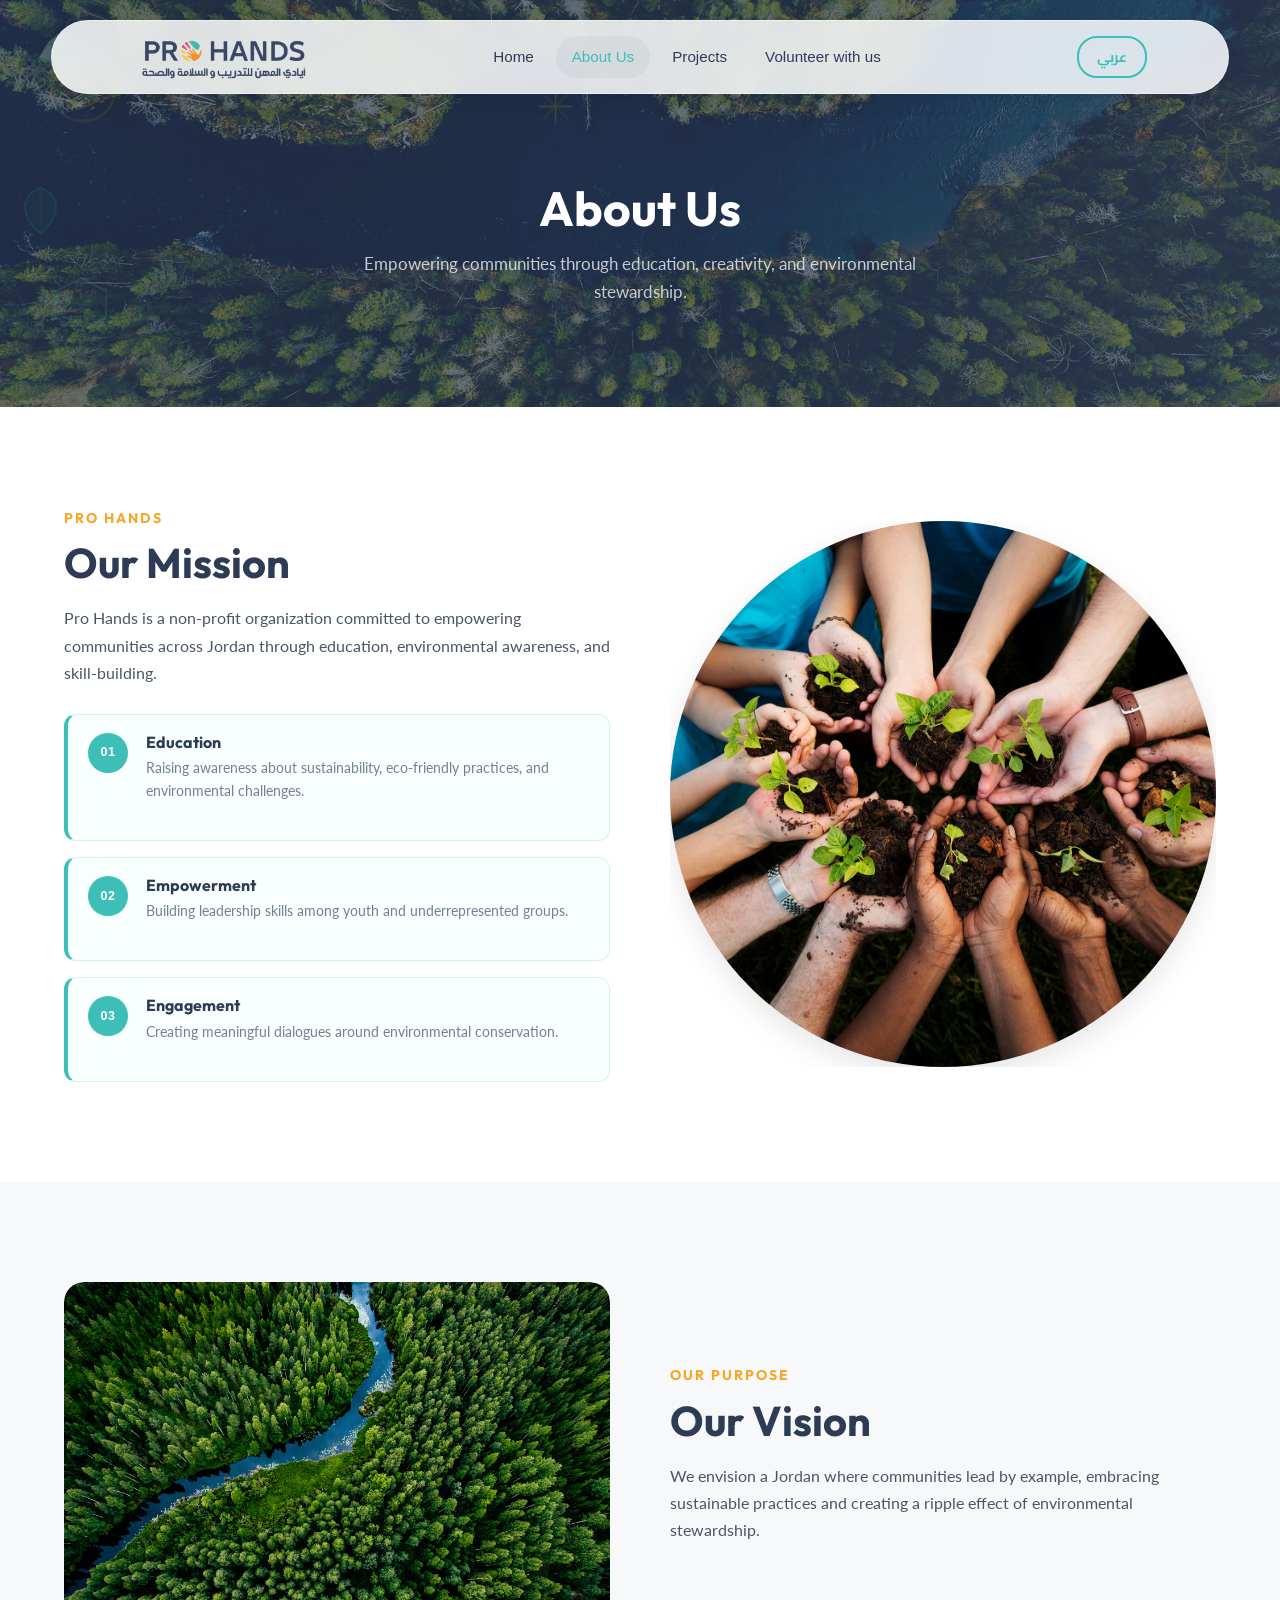
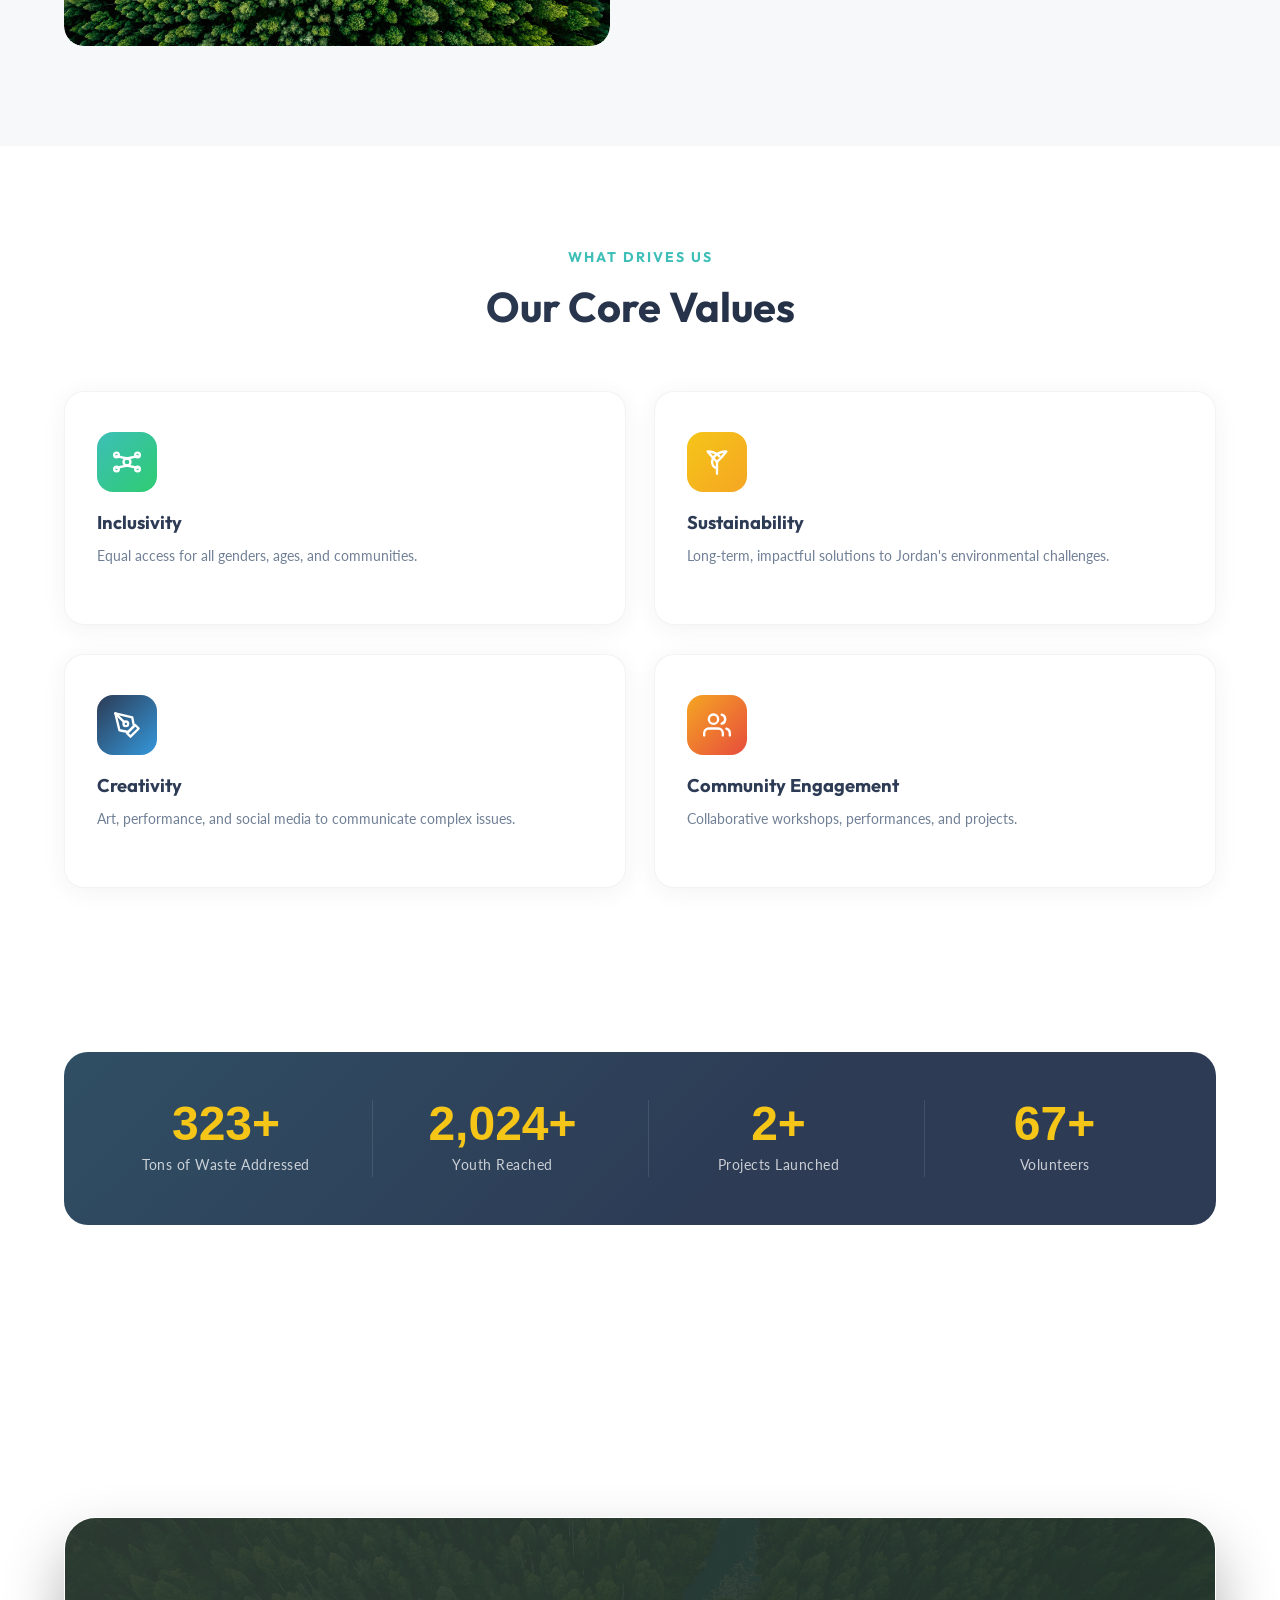
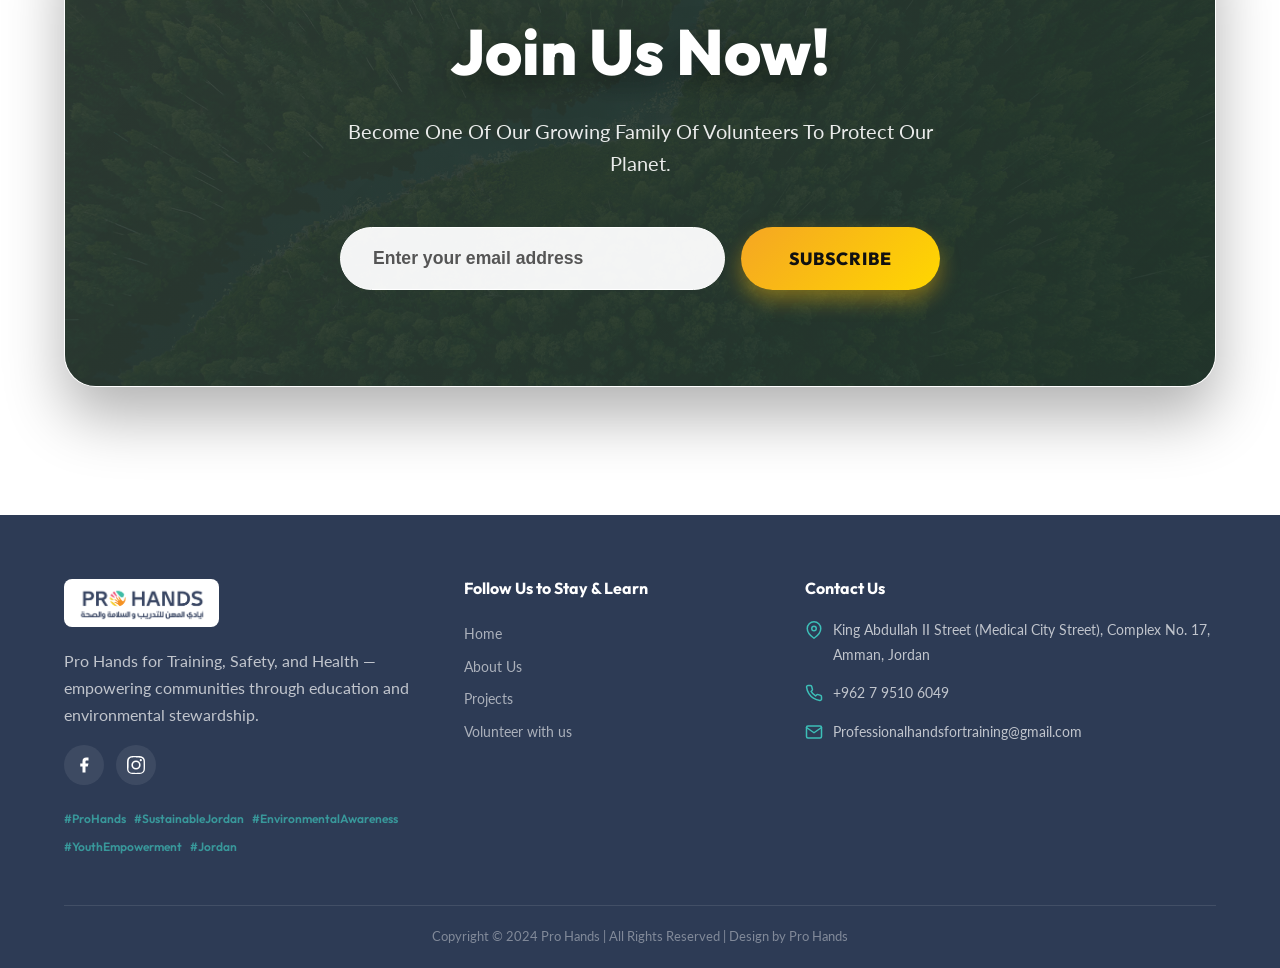
==== commit 98418423: "Fix: show river image below Our Vision text on mobile" ====
--- a/about.html
+++ b/about.html
@@ -162,7 +162,7 @@
   <!-- ========== SECTION 2 — OUR VISION ========== -->
   <section class="section section--grey">
     <div class="container">
-      <div class="split">
+      <div class="split split--img-after">
         <div class="split__image reveal" data-tilt data-tilt-max="8" data-tilt-scale="1.04">
           <img src="images/aerial-view-of-green-forest-with-tall-pine-trees-a-DTG8JWQ-1.jpg" alt="Aerial view of green forest with river" class="img-3d-float" style="border-radius:var(--radius-lg);">
         </div>
--- a/css/style.css
+++ b/css/style.css
@@ -579,7 +579,7 @@
   position: relative;
   z-index: 1;
 }
-.corevals-section .section-header h2 { color: #fff; }
+.corevals-section .section-header h2 { color: var(--teal); }
 .corevals-section .section-header p   { color: rgba(255,255,255,.75); }
 
 .corevals-grid {
@@ -633,12 +633,20 @@
   font-size: 1.15rem;
   font-weight: 700;
   margin-bottom: 10px;
+  transition: color .35s ease;
+}
+.coreval-card:hover h3 {
+  color: #fff;
 }
 .coreval-card p {
   color: rgba(255,255,255,.7);
   font-size: .9rem;
   line-height: 1.6;
   margin: 0;
+  transition: color .35s ease;
+}
+.coreval-card:hover p {
+  color: rgba(255,255,255,.75);
 }
 @media (max-width: 900px) {
   .corevals-grid { grid-template-columns: repeat(2, 1fr); }
@@ -1306,6 +1314,8 @@
   .navbar__hamburger { display: flex; }
 
   .mvv-grid { grid-template-columns: 1fr; gap: 20px; }
+  .mvv-card { text-align: center; }
+  .mvv-card__icon { margin-left: auto; margin-right: auto; }
   .projects-grid { grid-template-columns: 1fr; gap: 20px; }
   .impact-grid { grid-template-columns: 1fr; gap: 20px; }
   .roles-grid { grid-template-columns: 1fr; gap: 16px; }
@@ -1316,6 +1326,8 @@
     gap: 32px;
   }
   .split--reverse { direction: ltr; }
+  .split--img-after .split__image { order: 2; }
+  .split--img-after .split__text  { order: 1; }
 
   .footer__grid {
     grid-template-columns: 1fr;
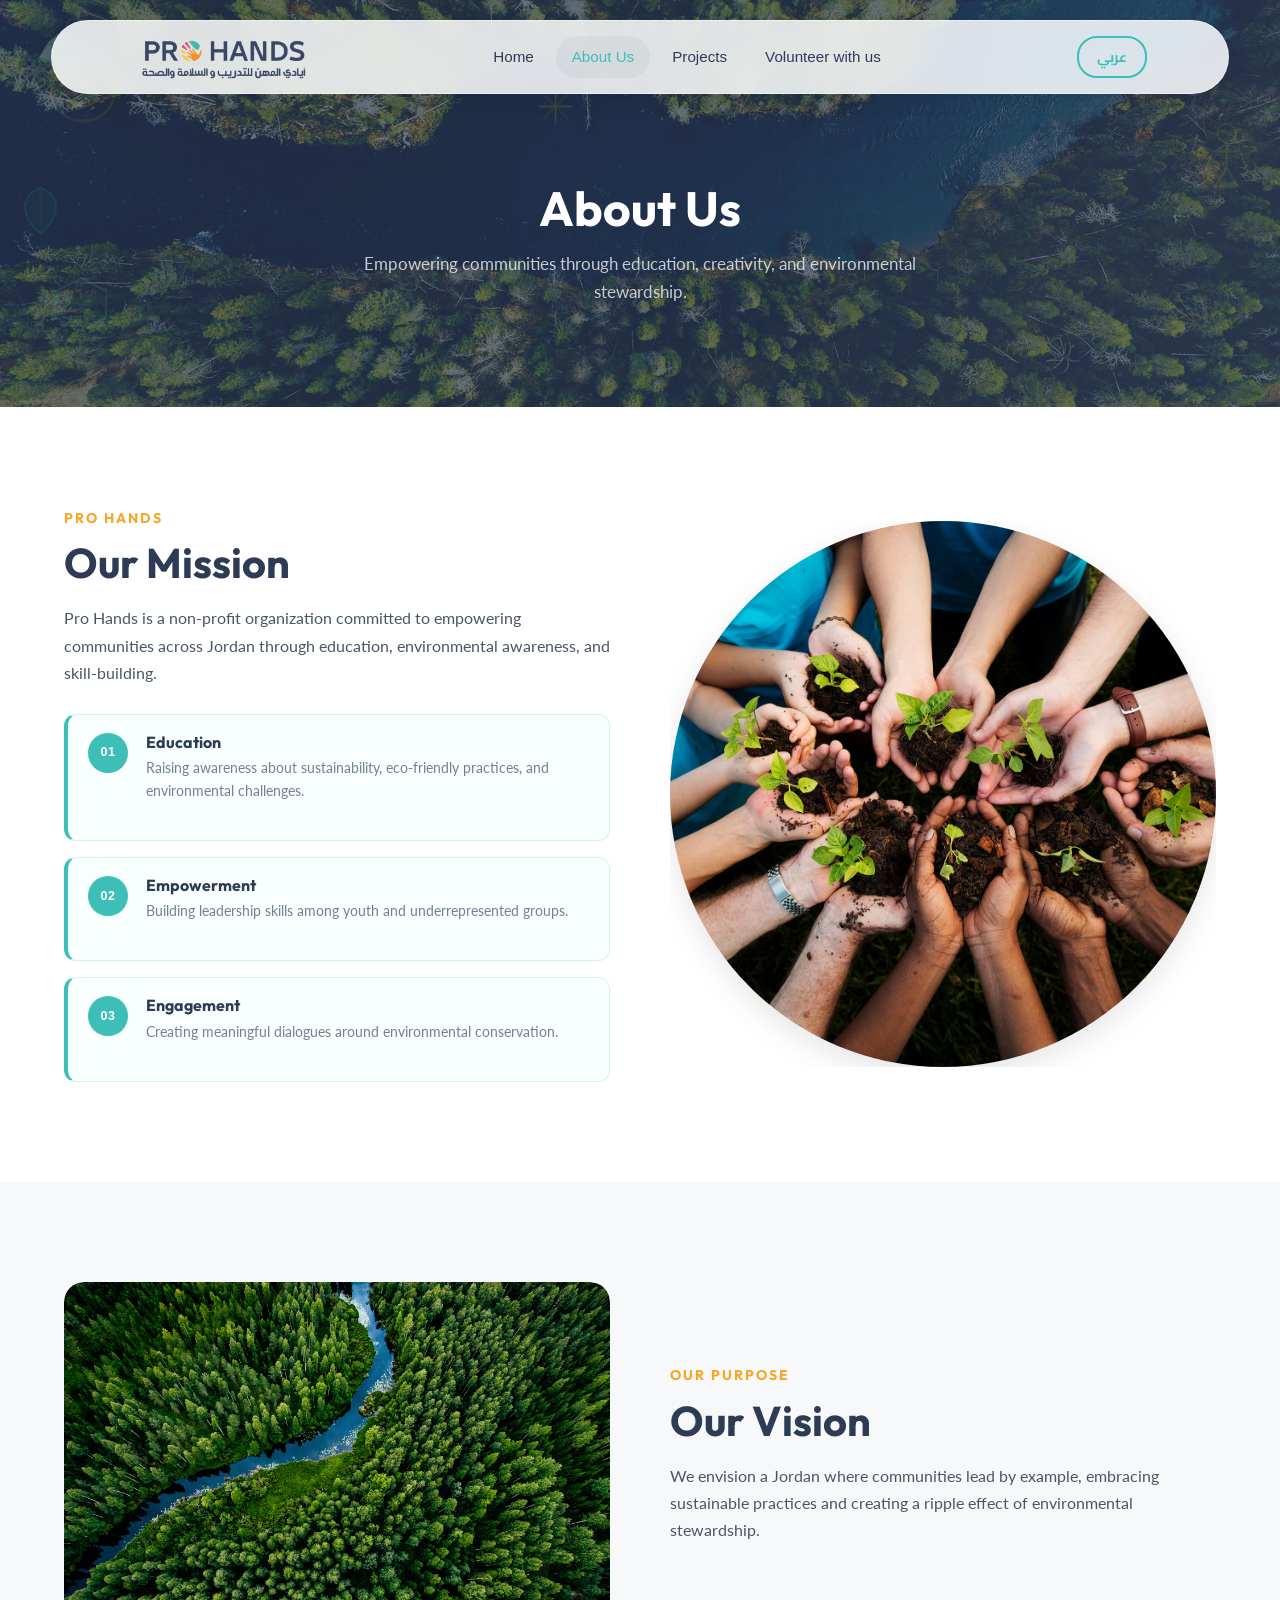
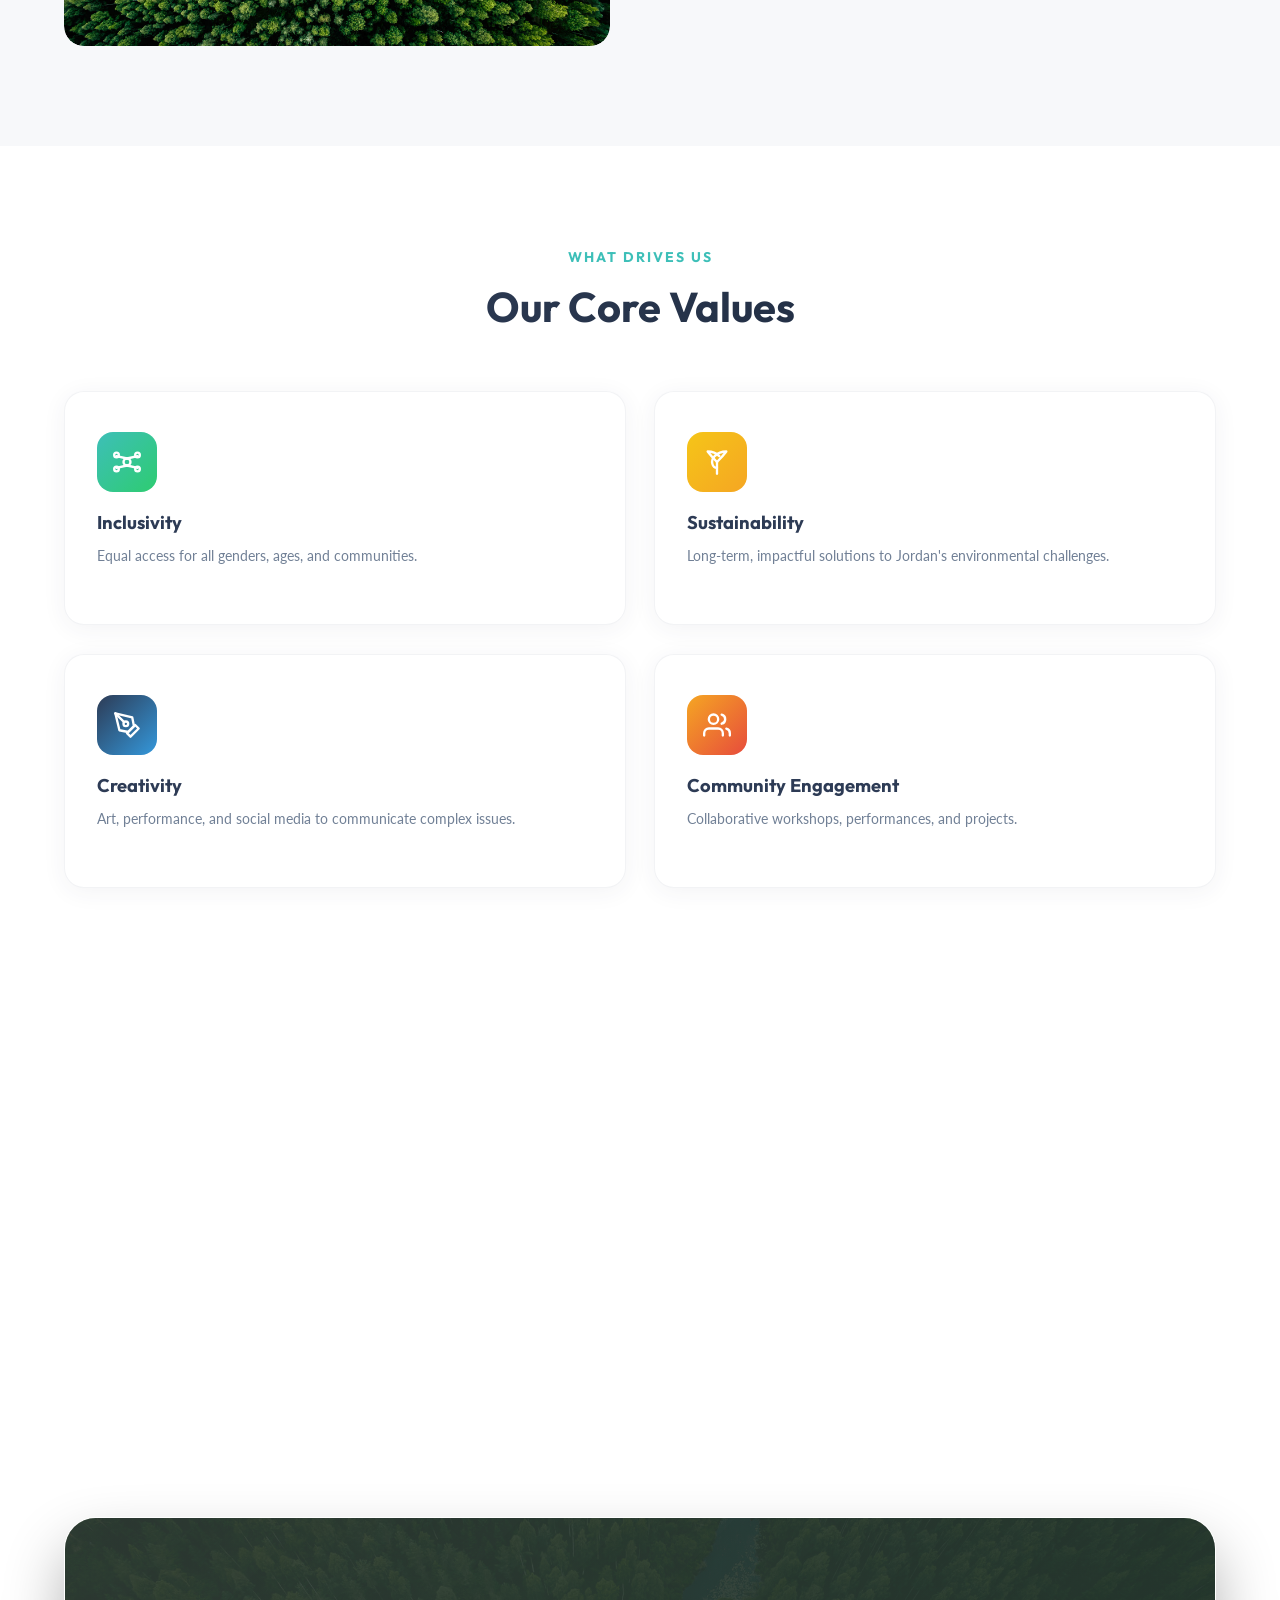
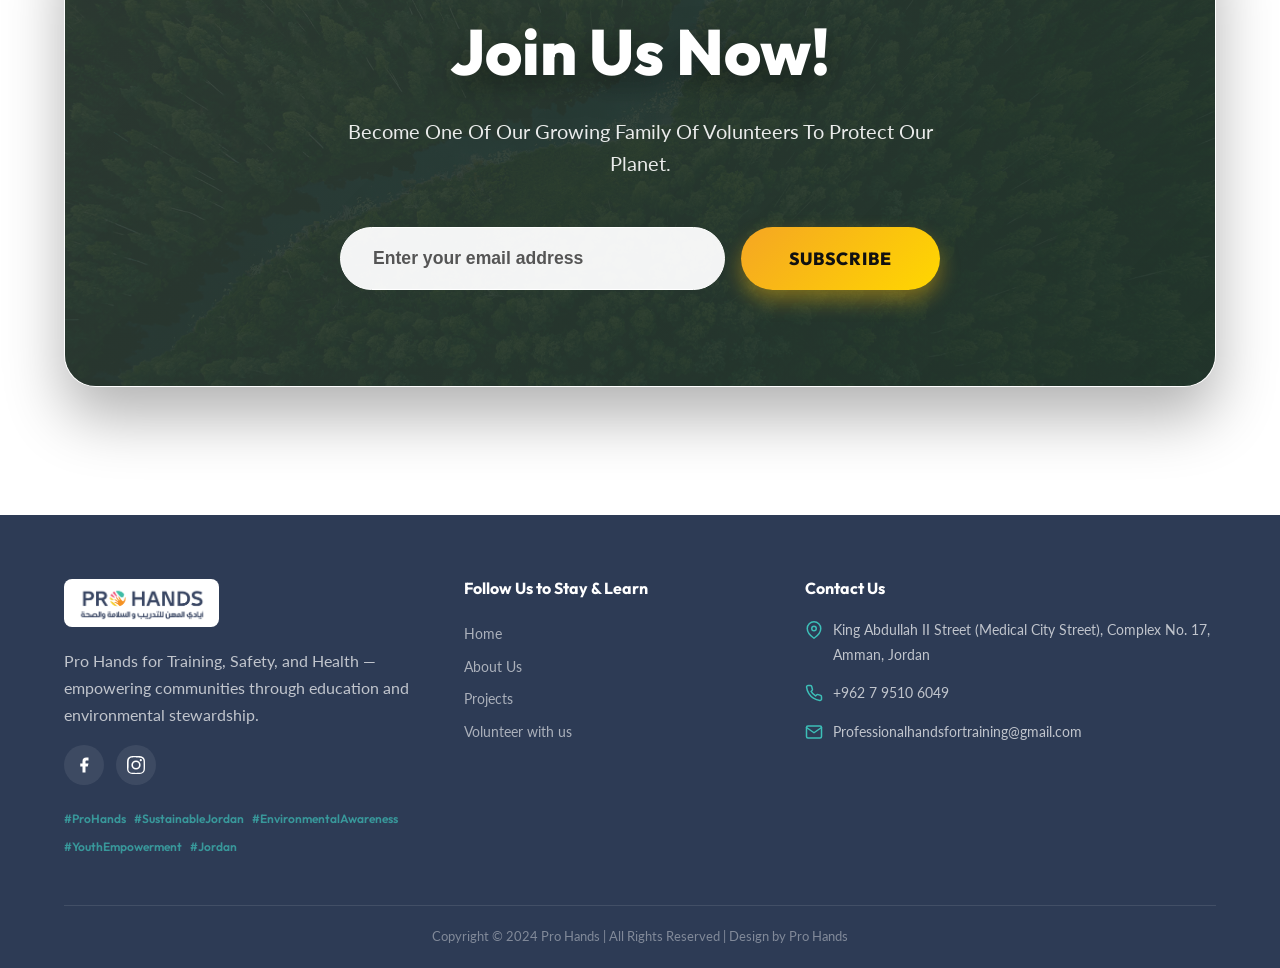
==== commit 9d5accac: "Fix: Arabic nav links using data-ar on all pages" ====
--- a/about.html
+++ b/about.html
@@ -22,10 +22,10 @@
         <img src="images/Pro-hands-communication-kit-02.png" alt="Pro Hands Logo">
       </a>
       <div class="navbar__links">
-        <a href="index.html">Home</a>
-        <a href="about.html" class="active">About Us</a>
-        <a href="projects.html">Projects</a>
-        <a href="volunteer.html">Volunteer with us</a>
+        <a href="index.html" data-ar="الرئيسية">Home</a>
+        <a href="about.html" class="active" data-ar="من نحن">About Us</a>
+        <a href="projects.html" data-ar="المشاريع">Projects</a>
+        <a href="volunteer.html" data-ar="تطوع معنا">Volunteer with us</a>
       </div>
 
       <button class="lang-toggle" aria-label="Switch language"><span class="lang-toggle__text">عربي</span></button>
@@ -35,10 +35,10 @@
     </div>
   </nav>
   <div class="mobile-menu" aria-hidden="true">
-    <a href="index.html">Home</a>
-    <a href="about.html" class="active">About Us</a>
-    <a href="projects.html">Projects</a>
-    <a href="volunteer.html">Volunteer with us</a>
+    <a href="index.html" data-ar="الرئيسية">Home</a>
+    <a href="about.html" class="active" data-ar="من نحن">About Us</a>
+    <a href="projects.html" data-ar="المشاريع">Projects</a>
+    <a href="volunteer.html" data-ar="تطوع معنا">Volunteer with us</a>
     <button class="lang-toggle" aria-label="Switch language"><span class="lang-toggle__text">عربي</span></button>
   </div>
 
